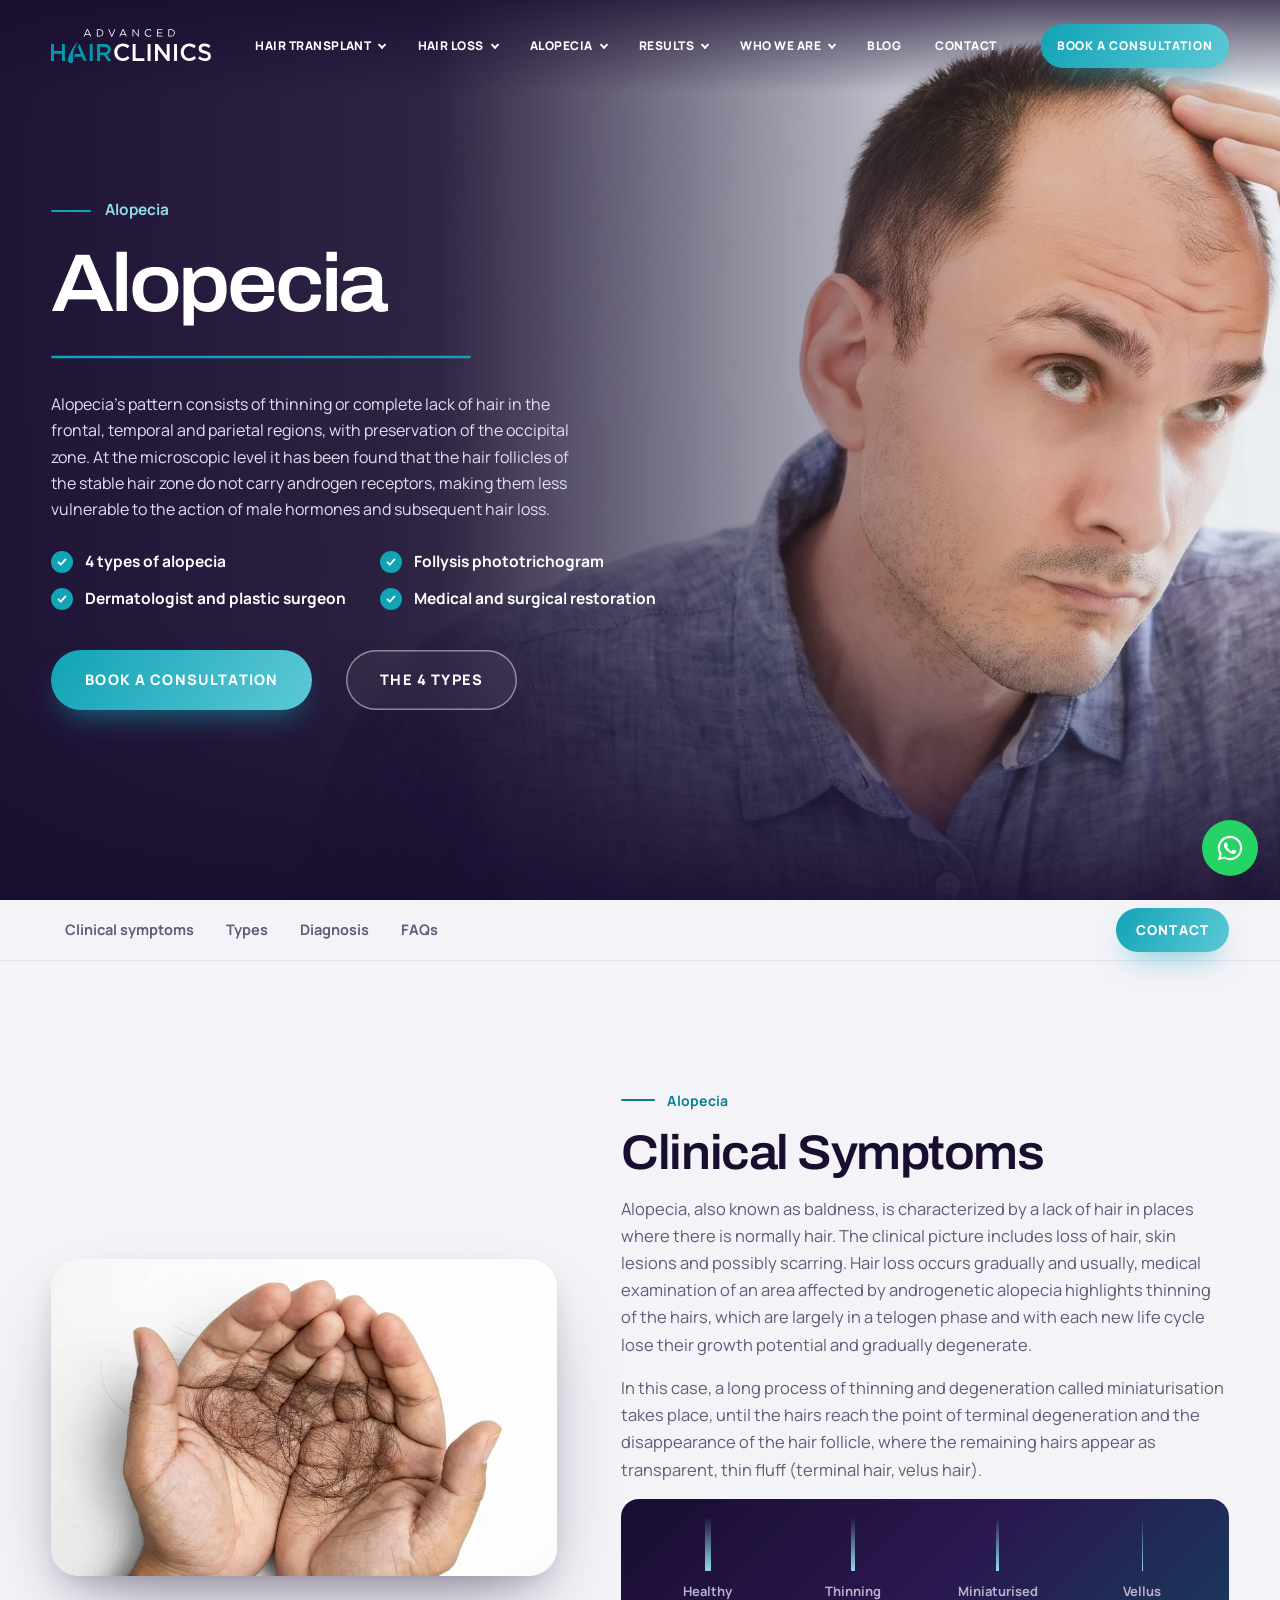
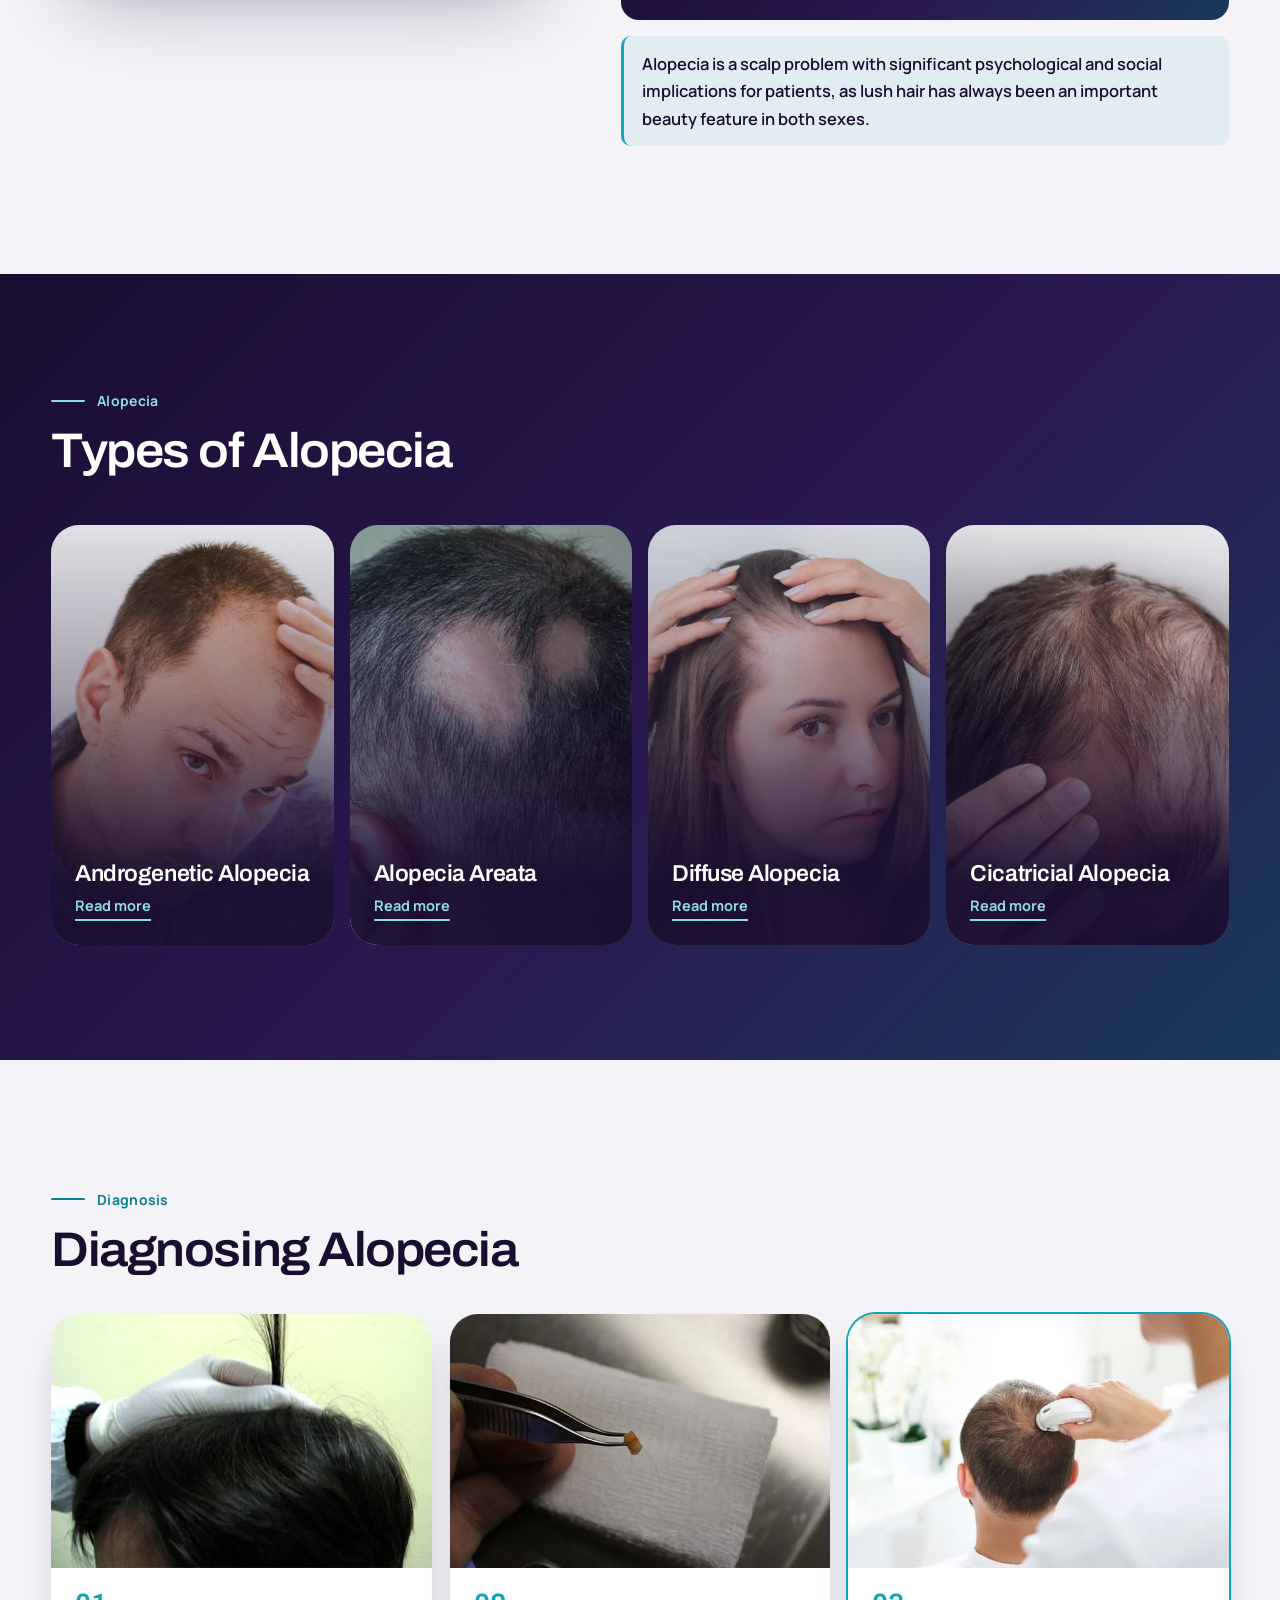
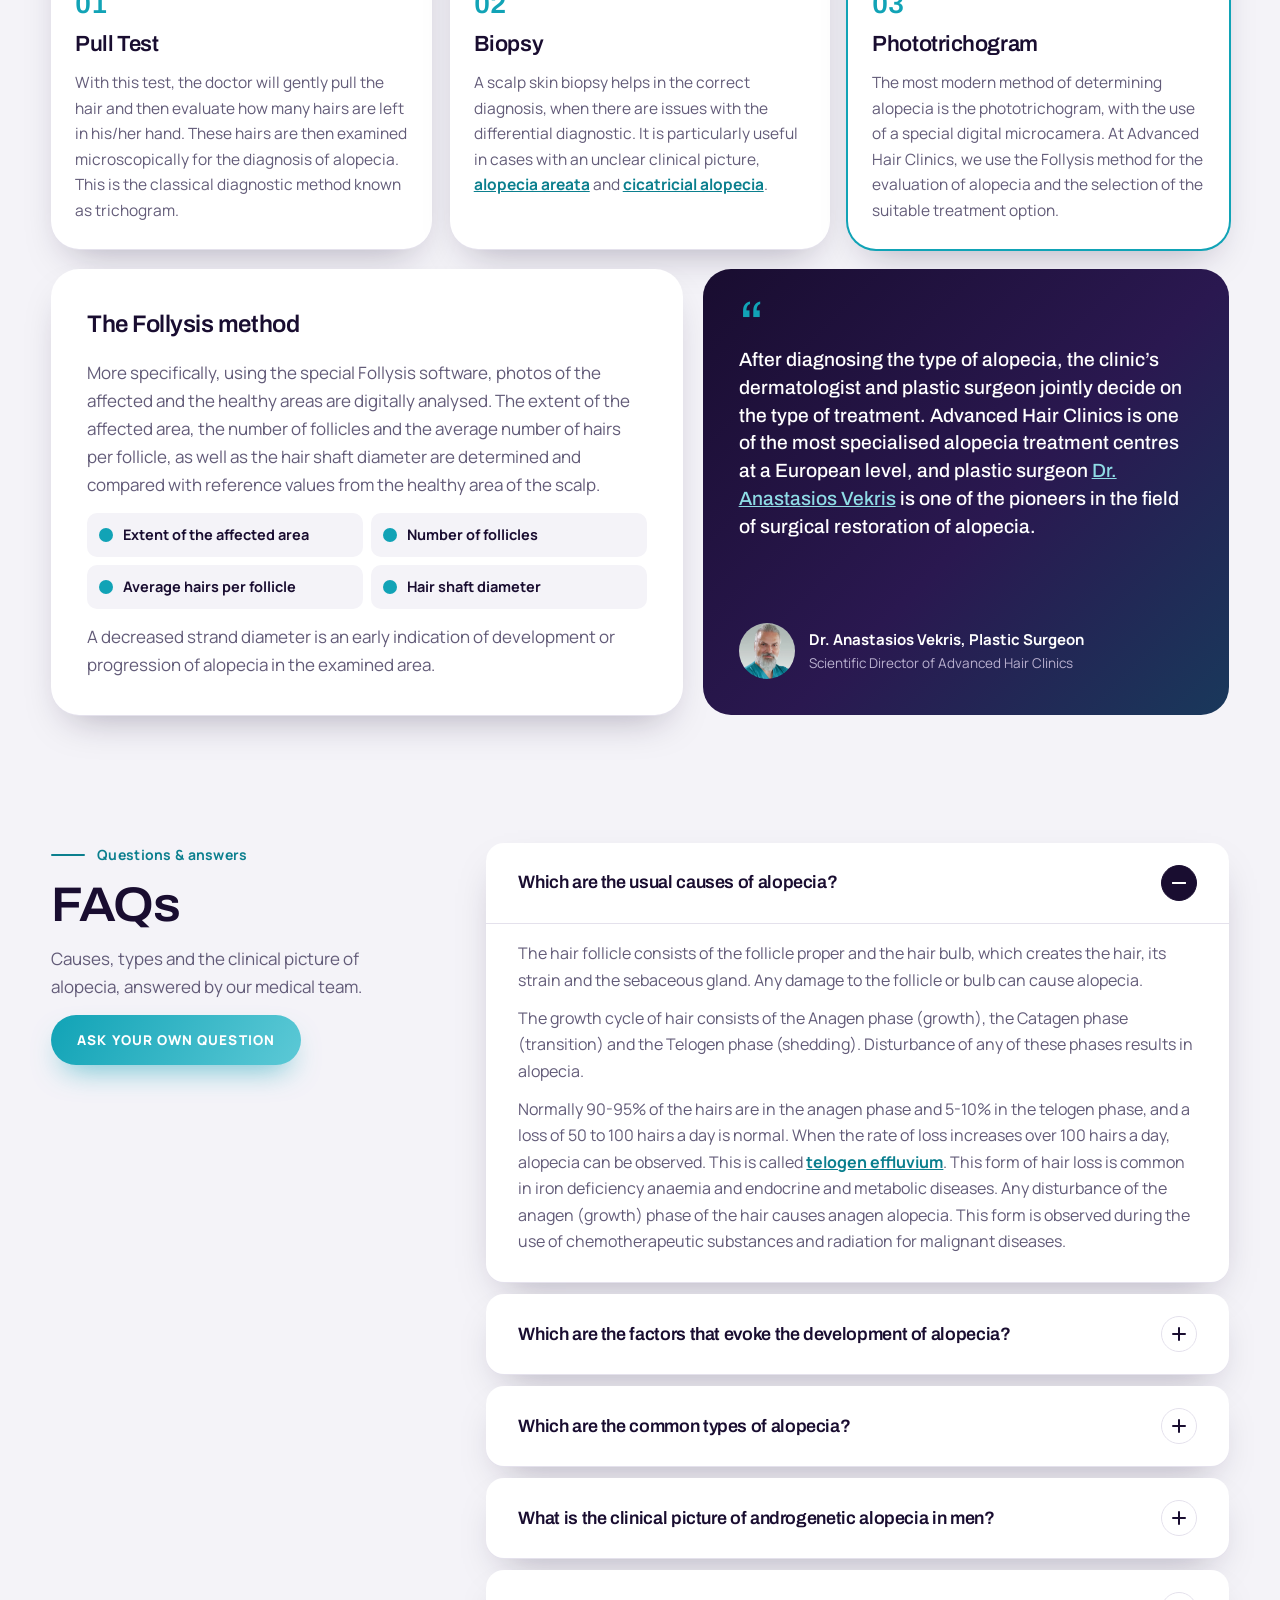
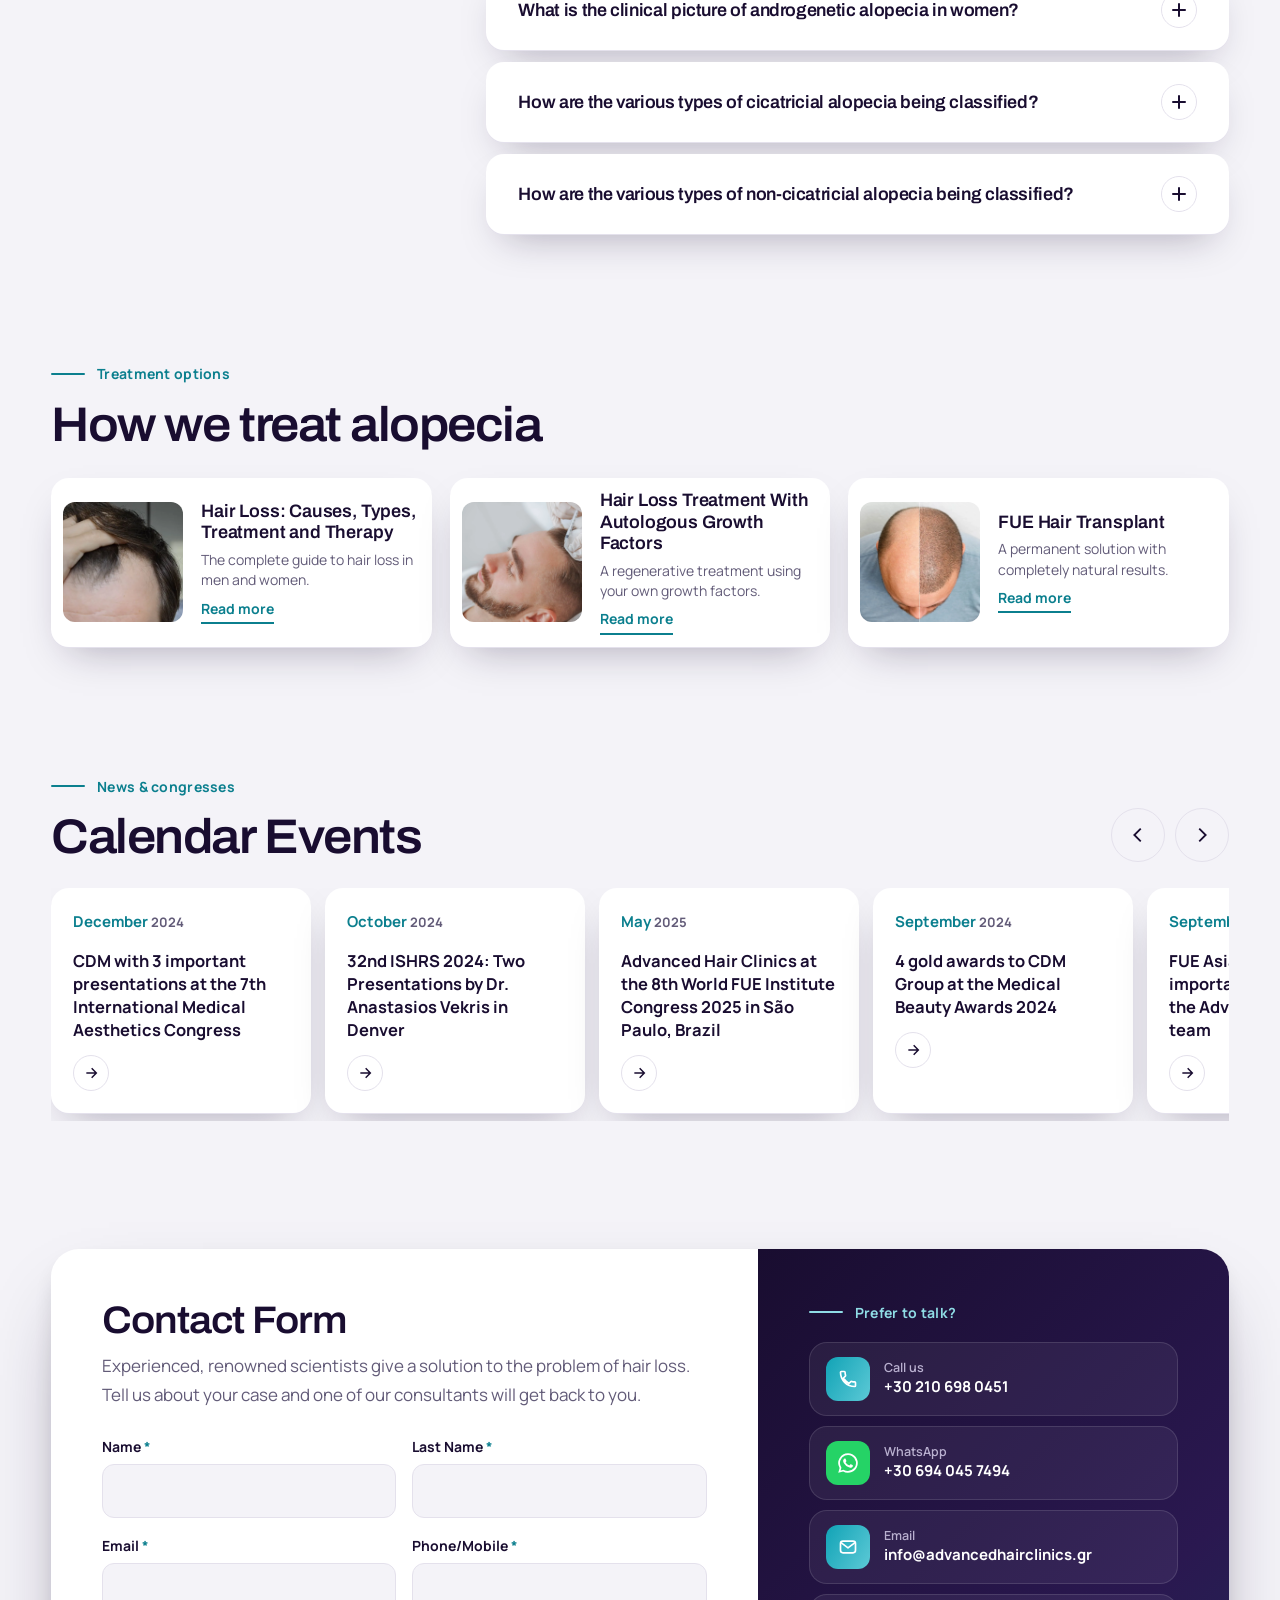
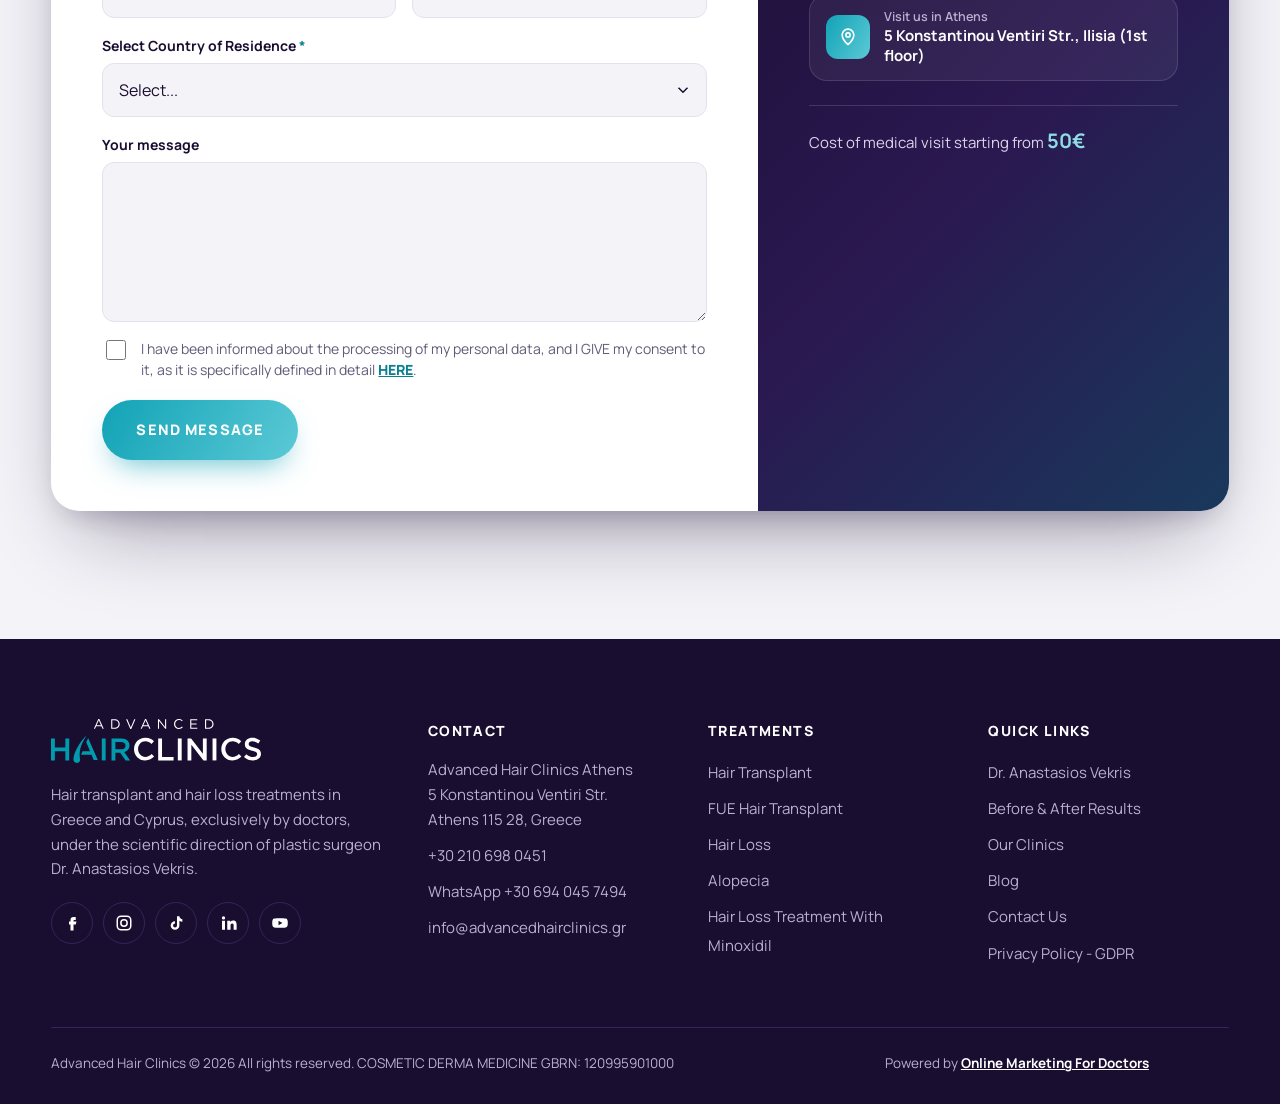
==== alopecia/index.html @ 826572d0 "Add Hair Loss and Alopecia pages Original copy in the new layout with AI-extended heroes, section na" ====
<!doctype html>
<html lang="en">
<head>
<meta charset="utf-8">
<meta name="viewport" content="width=device-width, initial-scale=1">
<meta name="robots" content="noindex, nofollow">
<title>Alopecia: The 4 Types &amp; How They’re Treated | AHC</title>
<meta name="description" content="Androgenetic, areata, diffuse &amp; cicatricial alopecia explained, with Follysis phototrichogram diagnosis and treatment by Dr Anastasios Vekris.">
<meta name="theme-color" content="#190D30">
<link rel="icon" href="/assets/img/favicon.png">
<link rel="preconnect" href="https://fonts.googleapis.com">
<link rel="preconnect" href="https://fonts.gstatic.com" crossorigin>
<link href="https://fonts.googleapis.com/css2?family=Archivo:ital,wdth,wght@0,100..125,400..800;1,100..125,700..800&family=Manrope:wght@400;500;600;700;800&display=swap" rel="stylesheet">
<link rel="preload" as="image" href="/assets/img/hair-loss/hero-alopecia.webp">
<link rel="stylesheet" href="/assets/css/style.css">
<link rel="stylesheet" href="/assets/css/about.css">
<link rel="stylesheet" href="/assets/css/pages.css">
<link rel="stylesheet" href="/assets/css/blog.css">
<link rel="stylesheet" href="/assets/css/contact.css">
<link rel="stylesheet" href="/assets/css/profile.css">
<link rel="stylesheet" href="/assets/css/fue.css">
<link rel="stylesheet" href="/assets/css/info.css">
</head>
<body class="page-about page-fue page-info">
<a class="skip" href="#main">Skip to main content</a>

<!-- ============ HEADER ============ -->
<header class="site-header" id="top">
  <div class="header-inner">
    <a class="brand" href="/" aria-label="Advanced Hair Clinics home">
      <img src="/assets/img/logo-light.svg" alt="Advanced Hair Clinics" width="190" height="40">
    </a>
    <button class="btn btn-teal header-book-mobile" type="button">Book a consultation</button>

    <nav class="main-nav" aria-label="Main">
      <ul>
        <li class="has-mega"><button type="button" class="mm-top" data-g="transplant" aria-expanded="false" aria-controls="mega">Hair Transplant</button></li>
        <li class="has-mega"><button type="button" class="mm-top" data-g="loss" aria-expanded="false" aria-controls="mega">Hair Loss</button></li>
        <li class="has-mega"><button type="button" class="mm-top" data-g="alopecia" aria-expanded="false" aria-controls="mega">Alopecia</button></li>
        <li class="has-mega"><button type="button" class="mm-top" data-g="results" aria-expanded="false" aria-controls="mega">Results</button></li>
        <li class="has-mega"><button type="button" class="mm-top" data-g="about" aria-expanded="false" aria-controls="mega">Who We Are</button></li>
        <li><a href="/blog/">Blog</a></li>
        <li><a href="/contact-us/">Contact</a></li>
      </ul>
    </nav>

    <div class="header-actions">
      <a class="header-phone" href="tel:+302106980451">
        <span class="header-phone-label">Call us now</span>
        <span class="header-phone-number">+30 210 698 0451</span>
      </a>
      <button class="btn btn-teal header-book" type="button">Book a consultation</button>
      <a class="icon-btn phone-icon" href="tel:+302106980451" aria-label="Call +30 210 698 0451">
        <svg viewBox="0 0 24 24" aria-hidden="true"><path d="M6.6 10.8a15.1 15.1 0 0 0 6.6 6.6l2.2-2.2a1 1 0 0 1 1-.25 11.4 11.4 0 0 0 3.6.57 1 1 0 0 1 1 1V20a1 1 0 0 1-1 1A17 17 0 0 1 3 4a1 1 0 0 1 1-1h3.5a1 1 0 0 1 1 1c0 1.25.2 2.45.57 3.57a1 1 0 0 1-.25 1z"/></svg>
      </a>
      <button class="icon-btn menu-toggle" type="button" aria-label="Open menu" aria-expanded="false" aria-controls="mobile-menu">
        <span></span><span></span><span></span>
      </button>
    </div>
  </div>
  <div class="mega" id="mega" hidden>
    <div class="mega-inner">
      <div class="mega-col">
        <div class="mm-group" data-g="about">
          <p class="mm-h"><a href="/who-we-are/">Who We Are</a></p>
          <ul><li><a href="/who-we-are/">Who We Are</a></li><li><a href="/doctors/">Our Doctors</a></li><li><a href="/hair-transplant-clinics/">Our Clinics</a></li><li><a href="/consultants-hair-transplant-hair-loss/">Consultants</a></li></ul>
        </div>
        <div class="mm-group mm-solo">
          <p class="mm-h"><a href="/blog/">Blog - Articles</a></p>
          <p class="mm-h"><a href="/contact-us/">Contact Us</a></p>
        </div>
      </div>
      <div class="mega-col">
        <div class="mm-group" data-g="loss">
          <p class="mm-h"><a href="/hair-loss/">Hair Loss</a></p>
          <ul><li><a href="/hair-loss/">Hair Loss</a></li><li><span class="mm-off" aria-disabled="true" title="Coming soon">Male Hair Loss</span></li><li><span class="mm-off" aria-disabled="true" title="Coming soon">Female Hair Loss</span></li><li><span class="mm-off" aria-disabled="true" title="Coming soon">Tricopat Hair Loss Treatment</span></li><li><span class="mm-off" aria-disabled="true" title="Coming soon">Hair Loss Treatment With Autologous Growth Factors</span></li><li><span class="mm-off" aria-disabled="true" title="Coming soon">Hair Loss Treatment With Minoxidil</span></li><li><span class="mm-off" aria-disabled="true" title="Coming soon">Scalp Micropigmentation</span></li></ul>
        </div>
        <div class="mm-group" data-g="alopecia">
          <p class="mm-h"><a href="/alopecia/">Alopecia</a></p>
          <ul><li><a href="/alopecia/">Alopecia</a></li><li><span class="mm-off" aria-disabled="true" title="Coming soon">Androgenetic Alopecia</span></li><li><span class="mm-off" aria-disabled="true" title="Coming soon">Alopecia Areata</span></li><li><span class="mm-off" aria-disabled="true" title="Coming soon">Diffuse Alopecia</span></li><li><span class="mm-off" aria-disabled="true" title="Coming soon">Cicatricial Alopecia</span></li><li><span class="mm-off" aria-disabled="true" title="Coming soon">Hair Loss DNA Test</span></li></ul>
        </div>
      </div>
      <div class="mega-col">
        <div class="mm-group" data-g="transplant">
          <p class="mm-h"><span class="mm-off" aria-disabled="true" title="Coming soon">Hair Transplant</span></p>
          <ul><li><span class="mm-off" aria-disabled="true" title="Coming soon">Hair Transplant</span></li><li><a href="/fue-hair-transplant/">FUE Hair Transplant</a></li><li><span class="mm-off" aria-disabled="true" title="Coming soon">FUE Beard Transplant</span></li><li><span class="mm-off" aria-disabled="true" title="Coming soon">FUE Eyebrow Transplant</span></li><li><span class="mm-off" aria-disabled="true" title="Coming soon">Leukotrichia</span></li><li><span class="mm-off" aria-disabled="true" title="Coming soon">FUT Strip Hair Transplant</span></li><li><span class="mm-off" aria-disabled="true" title="Coming soon">FUT Strip Scars Restoration</span></li><li><span class="mm-off" aria-disabled="true" title="Coming soon">Unshaven FUE Hair Transplant</span></li><li><span class="mm-off" aria-disabled="true" title="Coming soon">Hair Transplant in Women</span></li><li><span class="mm-off" aria-disabled="true" title="Coming soon">Hair Transplant Timeline Month by Month</span></li></ul>
        </div>
        <div class="mm-group" data-g="results">
          <p class="mm-h"><a href="/before-after-results/">Before-After Results</a></p>
          <ul><li><a href="/before-after-results/#fue-hair-transplant">Hair Transplant Results</a></li><li><a href="/before-after-results/#eyebrow-transplant">Eyebrow Transplant Results</a></li><li><a href="/before-after-results/#beard-transplant">Beard Transplant Results</a></li><li><a href="/before-after-results/#unshaven-fue-hair-transplant">Unshaven Hair Transplant Results</a></li><li><a href="/before-after-results/#autologous-hair-mesotherapy">Autologous Hair Mesotherapy Results</a></li><li><a href="/before-after-results/#scalp-micropigmentation">Scalp Micropigmentation Results</a></li></ul>
        </div>
      </div>
      <a class="mega-card" href="/plastic-surgeon-dr-anastasios-vekris/">
        <img src="/assets/img/about/doctors/anastasios-vekris.webp" alt="" width="720" height="720" loading="lazy">
        <span class="mc-k">Scientific Director</span>
        <span class="mc-t">Dr. Anastasios Vekris</span>
        <span class="mc-p">Plastic surgeon and President of the FUE Europe Society.</span>
        <span class="text-link light">Meet Dr. Vekris</span>
      </a>
    </div>
  </div>
</header>

<!-- Mobile menu -->
<div class="mobile-menu" id="mobile-menu" hidden>
  <nav aria-label="Mobile">
    <details>
      <summary>Who We Are</summary>
      <a href="/who-we-are/">Who We Are</a><a href="/doctors/">Our Doctors</a><a href="/hair-transplant-clinics/">Our Clinics</a><a href="/consultants-hair-transplant-hair-loss/">Consultants</a>
    </details>
    <details>
      <summary>Hair Transplant</summary>
      <span class="mm-off" aria-disabled="true" title="Coming soon">Hair Transplant</span><a href="/fue-hair-transplant/">FUE Hair Transplant</a><span class="mm-off" aria-disabled="true" title="Coming soon">FUE Beard Transplant</span><span class="mm-off" aria-disabled="true" title="Coming soon">FUE Eyebrow Transplant</span><span class="mm-off" aria-disabled="true" title="Coming soon">Leukotrichia</span><span class="mm-off" aria-disabled="true" title="Coming soon">FUT Strip Hair Transplant</span><span class="mm-off" aria-disabled="true" title="Coming soon">FUT Strip Scars Restoration</span><span class="mm-off" aria-disabled="true" title="Coming soon">Unshaven FUE Hair Transplant</span><span class="mm-off" aria-disabled="true" title="Coming soon">Hair Transplant in Women</span><span class="mm-off" aria-disabled="true" title="Coming soon">Hair Transplant Timeline Month by Month</span>
    </details>
    <details>
      <summary>Hair Loss</summary>
      <a href="/hair-loss/">Hair Loss</a><span class="mm-off" aria-disabled="true" title="Coming soon">Male Hair Loss</span><span class="mm-off" aria-disabled="true" title="Coming soon">Female Hair Loss</span><span class="mm-off" aria-disabled="true" title="Coming soon">Tricopat Hair Loss Treatment</span><span class="mm-off" aria-disabled="true" title="Coming soon">Hair Loss Treatment With Autologous Growth Factors</span><span class="mm-off" aria-disabled="true" title="Coming soon">Hair Loss Treatment With Minoxidil</span><span class="mm-off" aria-disabled="true" title="Coming soon">Scalp Micropigmentation</span>
    </details>
    <details>
      <summary>Alopecia</summary>
      <a href="/alopecia/">Alopecia</a><span class="mm-off" aria-disabled="true" title="Coming soon">Androgenetic Alopecia</span><span class="mm-off" aria-disabled="true" title="Coming soon">Alopecia Areata</span><span class="mm-off" aria-disabled="true" title="Coming soon">Diffuse Alopecia</span><span class="mm-off" aria-disabled="true" title="Coming soon">Cicatricial Alopecia</span><span class="mm-off" aria-disabled="true" title="Coming soon">Hair Loss DNA Test</span>
    </details>
    <details>
      <summary>Before-After Results</summary>
      <a href="/before-after-results/#fue-hair-transplant">Hair Transplant Results</a><a href="/before-after-results/#eyebrow-transplant">Eyebrow Transplant Results</a><a href="/before-after-results/#beard-transplant">Beard Transplant Results</a><a href="/before-after-results/#unshaven-fue-hair-transplant">Unshaven Hair Transplant Results</a><a href="/before-after-results/#autologous-hair-mesotherapy">Autologous Hair Mesotherapy Results</a><a href="/before-after-results/#scalp-micropigmentation">Scalp Micropigmentation Results</a>
    </details>
    <a href="/plastic-surgeon-dr-anastasios-vekris/">Dr Vekris</a>
    <a href="/blog/">Blog</a>
    <a href="/contact-us/">Contact</a>
  </nav>
  <div class="mobile-menu-foot">
    <a class="header-phone" href="tel:+302106980451">
      <span class="header-phone-label">Call us now</span>
      <span class="header-phone-number">+30 210 698 0451</span>
    </a>
    <button class="btn btn-teal" type="button">Book a consultation</button>
  </div>
</div>

<main id="main">

<!-- ============ HERO ============ -->
<section class="hero hero-about hero-info hero-alopecia" aria-label="Introduction">
  <img class="hero-img" src="/assets/img/hair-loss/hero-alopecia.webp" alt="A man checks his receding hairline" width="2560" height="1086" fetchpriority="high">
  <div class="hero-shade" aria-hidden="true"></div>
  <div class="hero-content">
    <p class="hero-eyebrow">Alopecia</p>
    <h1 class="hero-title info-h1">Alopecia</h1>
    <svg class="hairline hero-hairline" viewBox="0 0 600 4" preserveAspectRatio="none" aria-hidden="true"><path d="M2 2 H598"/></svg>
    <p class="hero-sub">Alopecia’s pattern consists of thinning or complete lack of hair in the frontal, temporal and parietal regions, with preservation of the occipital zone. At the microscopic level it has been found that the hair follicles of the stable hair zone do not carry androgen receptors, making them less vulnerable to the action of male hormones and subsequent hair loss.</p>
    <ul class="hero-points"><li>4 types of alopecia</li><li>Follysis phototrichogram</li><li>Dermatologist and plastic surgeon</li><li>Medical and surgical restoration</li></ul>
    <div class="hero-cta">
      <a class="btn btn-teal btn-lg" href="#contact-form">Book a consultation</a>
      <a class="btn btn-ghost btn-lg" href="#types">The 4 types</a>
    </div>
  </div>
</section>
<nav class="page-nav" aria-label="On this page">
  <div class="page-nav-inner">
    <ul><li><a href="#symptoms">Clinical symptoms</a></li><li><a href="#types">Types</a></li><li><a href="#diagnosis">Diagnosis</a></li><li><a href="#faqs">FAQs</a></li></ul>
    <a class="btn btn-teal page-nav-cta" href="#contact-form">Contact</a>
  </div>
</nav>

<!-- ============ SYMPTOMS ============ -->
<section class="prev symptoms" id="symptoms" aria-labelledby="sym-title">
  <figure class="prev-fig"><img src="/assets/img/hair-loss/symptoms.webp" alt="Fallen hair held in cupped hands" loading="lazy" width="1000" height="625"></figure>
  <div class="prev-text">
    <p class="kicker">Alopecia</p>
    <h2 id="sym-title" class="h2">Clinical Symptoms</h2>
    <p>Alopecia, also known as baldness, is characterized by a lack of hair in places where there is normally hair. The clinical picture includes loss of hair, skin lesions and possibly scarring. Hair loss occurs gradually and usually, medical examination of an area affected by androgenetic alopecia highlights thinning of the hairs, which are largely in a telogen phase and with each new life cycle lose their growth potential and gradually degenerate.</p>
    <p>In this case, a long process of thinning and degeneration called miniaturisation takes place, until the hairs reach the point of terminal degeneration and the disappearance of the hair follicle, where the remaining hairs appear as transparent, thin fluff (terminal hair, velus hair).</p>
    <div class="mini-steps" aria-hidden="true"><span><i style="--w:6px"></i>Healthy</span><span><i style="--w:4px"></i>Thinning</span><span><i style="--w:2.5px"></i>Miniaturised</span><span><i style="--w:1px"></i>Vellus</span></div>
    <p class="note">Alopecia is a scalp problem with significant psychological and social implications for patients, as lush hair has always been an important beauty feature in both sexes.</p>
  </div>
</section>

<!-- ============ TYPES ============ -->
<section class="types" id="types" aria-labelledby="types-title">
  <div class="types-head">
    <p class="kicker light">Alopecia</p>
    <h2 id="types-title" class="h2">Types of Alopecia</h2>
  </div>
  <ul class="types-grid">
    <li><a href="/androgenetic-alopecia/"><img src="/assets/img/hair-loss/androgenetic.webp" alt="" loading="lazy"><span class="ty-body"><h3>Androgenetic Alopecia</h3><span class="text-link light">Read more</span></span></a></li>
    <li><a href="/alopecia-areata/"><img src="/assets/img/hair-loss/areata.webp" alt="" loading="lazy"><span class="ty-body"><h3>Alopecia Areata</h3><span class="text-link light">Read more</span></span></a></li>
    <li><a href="/diffuse-alopecia/"><img src="/assets/img/hair-loss/diffuse.webp" alt="" loading="lazy"><span class="ty-body"><h3>Diffuse Alopecia</h3><span class="text-link light">Read more</span></span></a></li>
    <li><a href="/cicatricial-alopecia/"><img src="/assets/img/hair-loss/cicatricial.webp" alt="" loading="lazy"><span class="ty-body"><h3>Cicatricial Alopecia</h3><span class="text-link light">Read more</span></span></a></li>
  </ul>
</section>

<!-- ============ DIAGNOSIS ============ -->
<section class="diag al-diag" id="diagnosis" aria-labelledby="diag-title">
  <div class="diag-head"><p class="kicker">Diagnosis</p><h2 id="diag-title" class="h2">Diagnosing Alopecia</h2></div>
  <ul class="dcards">
    <li><img src="/assets/img/hair-loss/pull-test.webp" alt="A doctor performs a pull test on the hair" loading="lazy" width="600" height="400"><div><span class="dc-n">01</span><h3>Pull Test</h3><p>With this test, the doctor will gently pull the hair and then evaluate how many hairs are left in his/her hand. These hairs are then examined microscopically for the diagnosis of alopecia. This is the classical diagnostic method known as trichogram.</p></div></li>
    <li><img src="/assets/img/hair-loss/biopsy.webp" alt="A scalp skin sample for biopsy" loading="lazy" width="600" height="400"><div><span class="dc-n">02</span><h3>Biopsy</h3><p>A scalp skin biopsy helps in the correct diagnosis, when there are issues with the differential diagnostic. It is particularly useful in cases with an unclear clinical picture, <a href="/alopecia-areata/">alopecia areata</a> and <a href="/cicatricial-alopecia/">cicatricial alopecia</a>.</p></div></li>
    <li class="dc-star"><img src="/assets/img/hair-loss/phototrichogram.webp" alt="A digital microcamera examines the scalp for a phototrichogram" loading="lazy" width="600" height="400"><div><span class="dc-n">03</span><h3>Phototrichogram</h3><p>The most modern method of determining alopecia is the phototrichogram, with the use of a special digital microcamera. At Advanced Hair Clinics, we use the Follysis method for the evaluation of alopecia and the selection of the suitable treatment option.</p></div></li>
  </ul>
  <div class="follysis">
    <div class="fy-text">
      <h3>The Follysis method</h3>
      <p>More specifically, using the special Follysis software, photos of the affected and the healthy areas are digitally analysed. The extent of the affected area, the number of follicles and the average number of hairs per follicle, as well as the hair shaft diameter are determined and compared with reference values from the healthy area of the scalp.</p>
      <ul class="fy-list"><li>Extent of the affected area</li><li>Number of follicles</li><li>Average hairs per follicle</li><li>Hair shaft diameter</li></ul>
      <p>A decreased strand diameter is an early indication of development or progression of alopecia in the examined area.</p>
    </div>
    <figure class="fy-quote">
      <blockquote>After diagnosing the type of alopecia, the clinic’s dermatologist and plastic surgeon jointly decide on the type of treatment. Advanced Hair Clinics is one of the most specialised alopecia treatment centres at a European level, and plastic surgeon <a href="/plastic-surgeon-dr-anastasios-vekris/">Dr. Anastasios Vekris</a> is one of the pioneers in the field of surgical restoration of alopecia.</blockquote>
      <figcaption><img src="/assets/img/about/doctors/anastasios-vekris.webp" alt="" loading="lazy" width="720" height="720"><span><strong>Dr. Anastasios Vekris, Plastic Surgeon</strong>Scientific Director of Advanced Hair Clinics</span></figcaption>
    </figure>
  </div>
</section>

<!-- ============ FAQS ============ -->
<section class="faqs" id="faqs" aria-labelledby="faqs-title">
  <div class="faqs-head">
    <p class="kicker">Questions &amp; answers</p>
    <h2 id="faqs-title" class="h2">FAQs</h2>
    <p>Causes, types and the clinical picture of alopecia, answered by our medical team.</p>
    <a class="btn btn-teal" href="#contact-form">Ask your own question</a>
  </div>
  <div class="cv-acc faq-acc">
    <details class="cv-item faq" open>
      <summary><h3>Which are the usual causes of alopecia?</h3><span class="cv-plus" aria-hidden="true"></span></summary>
      <div class="cv-body faq-body"><p>The hair follicle consists of the follicle proper and the hair bulb, which creates the hair, its strain and the sebaceous gland. Any damage to the follicle or bulb can cause alopecia.</p><p>The growth cycle of hair consists of the Anagen phase (growth), the Catagen phase (transition) and the Telogen phase (shedding). Disturbance of any of these phases results in alopecia.</p><p>Normally 90-95% of the hairs are in the anagen phase and 5-10% in the telogen phase, and a loss of 50 to 100 hairs a day is normal. When the rate of loss increases over 100 hairs a day, alopecia can be observed. This is called <a href="https://en.wikipedia.org/wiki/Telogen_effluvium" target="_blank" rel="noopener">telogen effluvium</a>. This form of hair loss is common in iron deficiency anaemia and endocrine and metabolic diseases. Any disturbance of the anagen (growth) phase of the hair causes anagen alopecia. This form is observed during the use of chemotherapeutic substances and radiation for malignant diseases.</p></div>
    </details>
    <details class="cv-item faq">
      <summary><h3>Which are the factors that evoke the development of alopecia?</h3><span class="cv-plus" aria-hidden="true"></span></summary>
      <div class="cv-body faq-body"><p>Surgery and childbirth can cause transient alopecia. Anxiety and stress, constant pulling of hair during brushing, and hair styling techniques can lead to <a href="https://en.wikipedia.org/wiki/Traction_alopecia" target="_blank" rel="noopener">traction alopecia</a>. There are also cases of alopecia that have an autoimmune aetiology, such as pathological cicatricial alopecia in case of lichen planus, systemic lupus erythematosus, scleroderma, etc. Also, chronic use of certain medications, such as antidepressants, cortisone or hormonal preparations, can cause hair thinning, hair loss and eventually alopecia, which in most cases is reversible if the medication is discontinued. Alopecia is also due to:</p><ul class="chips"><li>Hereditary</li><li>Hormonal factors</li><li>Chronic inflammations</li><li>Diabetes</li><li>Fungal infections</li><li>Thyroid disease</li><li>Hypervitaminosis A</li><li>Iron deficiency</li><li>Poor diet</li></ul></div>
    </details>
    <details class="cv-item faq">
      <summary><h3>Which are the common types of alopecia?</h3><span class="cv-plus" aria-hidden="true"></span></summary>
      <div class="cv-body faq-body"><p>The most common form in men, in a percentage of more than 90%, is androgenetic alopecia (male pattern hair loss, commonly known as baldness), while in women, androgenetic alopecia is the cause in about 50% of cases. The most common form in children is <a href="/alopecia-areata/">alopecia areata</a> (spot baldness) and traction alopecia, which is due to pulling the hairs and usually has psychological roots.</p><p>Localised traumatic alopecia, resulting from injuries, burns, accidents etc. is a quite frequent form of alopecia. Furthermore, there are frequent cases of traumatic alopecia resulting from a previous hair transplantation performed with the older hair restoration technique named <a href="/fut-strip-hair-transplant/">Strip or FUT</a>, as this technique always leaves a postoperative linear scar in the donor site in the occipital region of the head. Traumatic alopecia usually involves the scalp, but can also involve facial hair, especially the eyebrows and beard.</p></div>
    </details>
    <details class="cv-item faq">
      <summary><h3>What is the clinical picture of androgenetic alopecia in men?</h3><span class="cv-plus" aria-hidden="true"></span></summary>
      <div class="cv-body faq-body"><p>The pattern of androgenetic alopecia in men consists in thinning or complete lack of hair in the frontal, temporal and parietal regions, while the occipital area is spared. At a microscopic level, it has been found that the hair follicles in the constant hair growth zone do not have androgen receptors, making them less susceptible to the action of male hormones and the subsequent hair loss.</p></div>
    </details>
    <details class="cv-item faq">
      <summary><h3>What is the clinical picture of androgenetic alopecia in women?</h3><span class="cv-plus" aria-hidden="true"></span></summary>
      <div class="cv-body faq-body"><p>In women, the total lack of hair in a particular area is extremely rare compared to men, in whom it is extremely frequent. The continuing growth of hair in the occipital and lateral temporal regions, even in old age, is a feature that is observed worldwide and defines the so-called ‛constant hair growth zone’, which serves as a donor site for hair transplantation.</p><p><a href="/androgenetic-alopecia/">Androgenic alopecia</a> in women shows a more diffuse form, normally with retention of the front hairline, hair thinning in the frontal and parietal regions, and hair growth that is maintained in the occipital region. It can be circumscribed (patchy), diffuse or total. It is also divided in cicatricial (scarring) and non-cicatricial (non-scarring).</p></div>
    </details>
    <details class="cv-item faq">
      <summary><h3>How are the various types of cicatricial alopecia being classified?</h3><span class="cv-plus" aria-hidden="true"></span></summary>
      <div class="cv-body faq-body"><div class="tree"><p class="tree-h">Cicatricial (scarring)</p><div class="tree-cols"><div><p class="tree-s">Pathological cicatricial alopecia</p><ul class="cv-list"><li>Lichen planus</li><li>Systemic lupus erythematosus, scleroderma</li><li>Other auto-immune diseases</li><li>Neoplastic aetiology (basal-cell or squamous-cell carcinoma)</li><li>Inflammatory aetiology (bacterial, fungal or viral)</li><li>Congenital aetiology (ichthyosis, congenital absence of skin)</li></ul></div><div><p class="tree-s">Traumatic cicatricial alopecia</p><ul class="cv-list"><li>From injury or burn</li><li>Damages after radiation</li><li>Postoperative scars</li><li>Scars resulted from previous hair transplantation performed with the FUT or Strip method</li></ul></div></div></div></div>
    </details>
    <details class="cv-item faq">
      <summary><h3>How are the various types of non-cicatricial alopecia being classified?</h3><span class="cv-plus" aria-hidden="true"></span></summary>
      <div class="cv-body faq-body"><div class="tree"><div class="tree-cols"><div><p class="tree-s">Normal alopecia</p><ul class="cv-list"><li><a href="/alopecia-areata/">Alopecia areata</a> (spot baldness)</li><li><a href="/androgenetic-alopecia/">Androgenetic alopecia</a> (male pattern hair loss)</li></ul><p class="tree-s">Alopecia induced by various harmful factors</p><p class="tree-t"><a href="/diffuse-alopecia/">Diffuse alopecia</a>, depending on the image of trichogram</p><ul class="cv-list"><li>Telogen alopecia or telogen effluvium</li><li>Dystrophic or anagen alopecia</li><li>Mixed alopecia</li></ul></div><div><p class="tree-t">Diffuse alopecia, depending on the harmful factor</p><ul class="cv-list"><li>Due to endocrinal disorders</li><li>Caused by medicinal and chemical substance</li><li>Caused by nutritional and metabolic disorders</li><li>Chronic diffuse alopecia</li></ul><p class="tree-s">Traumatic alopecia</p><ul class="cv-list"><li>Trichotillomania</li><li>Traction alopecia</li></ul></div></div></div></div>
    </details>
  </div>
</section>

<!-- ============ RELATED ============ -->
<section class="related-info" aria-labelledby="rel-title">
  <div class="ri-head"><p class="kicker">Treatment options</p><h2 id="rel-title" class="h2">How we treat alopecia</h2></div>
  <ul class="tcards">
    <li class="tcard"><a href="/hair-loss/"><span class="tc-img"><img src="/assets/img/hair-loss/medications.webp" alt="" loading="lazy" width="1024" height="1024"></span><span class="tc-body"><h3>Hair Loss: Causes, Types, Treatment and Therapy</h3><span class="tc-text">The complete guide to hair loss in men and women.</span><span class="text-link">Read more</span></span></a></li>
    <li class="tcard"><a href="/hair-loss-treatment-with-autologous-growth-factors/"><span class="tc-img"><img src="/assets/img/hair-loss/prp.webp" alt="" loading="lazy" width="1024" height="1024"></span><span class="tc-body"><h3>Hair Loss Treatment With Autologous Growth Factors</h3><span class="tc-text">A regenerative treatment using your own growth factors.</span><span class="text-link">Read more</span></span></a></li>
    <li class="tcard"><a href="/fue-hair-transplant/"><span class="tc-img"><img src="/assets/img/hair-loss/transplant.webp" alt="" loading="lazy" width="1024" height="1024"></span><span class="tc-body"><h3>FUE Hair Transplant</h3><span class="tc-text">A permanent solution with completely natural results.</span><span class="text-link">Read more</span></span></a></li>
  </ul>
</section>

<!-- ============ EVENTS ============ -->
<section class="events" aria-labelledby="events-title">
  <div class="events-head">
    <div>
      <p class="kicker">News &amp; congresses</p>
      <h2 id="events-title" class="h2">Calendar Events</h2>
    </div>
    <div class="training-nav ev-nav">
      <button class="round-btn" type="button" data-dir="-1" aria-label="Previous events"><svg viewBox="0 0 24 24" aria-hidden="true"><path d="M15 5l-7 7 7 7"/></svg></button>
      <button class="round-btn" type="button" data-dir="1" aria-label="Next events"><svg viewBox="0 0 24 24" aria-hidden="true"><path d="M9 5l7 7-7 7"/></svg></button>
    </div>
  </div>
  <ul class="ev-track" id="ev-track">
    <li class="ev"><a href="/cdm-group-7th-international-aesthetic-medicine-congress-2024/"><span class="ev-date"><strong>December</strong> 2024</span><h3>CDM with 3 important presentations at the 7th International Medical Aesthetics Congress</h3><span class="ev-more" aria-hidden="true"><svg viewBox="0 0 24 24"><path d="M5 12h14M13 5l7 7-7 7"/></svg></span></a></li>
    <li class="ev"><a href="/32nd-ishrs-2024-anastasios-vekris-international-congress/"><span class="ev-date"><strong>October</strong> 2024</span><h3>32nd ISHRS 2024: Two Presentations by Dr. Anastasios Vekris in Denver</h3><span class="ev-more" aria-hidden="true"><svg viewBox="0 0 24 24"><path d="M5 12h14M13 5l7 7-7 7"/></svg></span></a></li>
    <li class="ev"><a href="/world-fue-institute-congress-2025-brazil/"><span class="ev-date"><strong>May</strong> 2025</span><h3>Advanced Hair Clinics at the 8th World FUE Institute Congress 2025 in São Paulo, Brazil</h3><span class="ev-more" aria-hidden="true"><svg viewBox="0 0 24 24"><path d="M5 12h14M13 5l7 7-7 7"/></svg></span></a></li>
    <li class="ev"><a href="/4-gold-awards-to-cdm-at-the-medical-beauty-awards-2024/"><span class="ev-date"><strong>September</strong> 2024</span><h3>4 gold awards to CDM Group at the Medical Beauty Awards 2024</h3><span class="ev-more" aria-hidden="true"><svg viewBox="0 0 24 24"><path d="M5 12h14M13 5l7 7-7 7"/></svg></span></a></li>
    <li class="ev"><a href="/dr-vekris-fue-asia-congress-workshop-2024/"><span class="ev-date"><strong>September</strong> 2024</span><h3>FUE Asia Thailand: With 3 important presentations the Advanced Hair Clinics team</h3><span class="ev-more" aria-hidden="true"><svg viewBox="0 0 24 24"><path d="M5 12h14M13 5l7 7-7 7"/></svg></span></a></li>
    <li class="ev"><a href="/dr-vekris-larhrc-mexico/"><span class="ev-date"><strong>June</strong> 2024</span><h3>Four presentations for Advanced Hair Clinics at the LAHRC Conference – Workshop in Mexico</h3><span class="ev-more" aria-hidden="true"><svg viewBox="0 0 24 24"><path d="M5 12h14M13 5l7 7-7 7"/></svg></span></a></li>
    <li class="ev"><a href="/vekris-conference-fullface-2024/"><span class="ev-date"><strong>June</strong> 2024</span><h3>Dr. Anastasios Vekris at the FULLFACE International Conference in Istanbul</h3><span class="ev-more" aria-hidden="true"><svg viewBox="0 0 24 24"><path d="M5 12h14M13 5l7 7-7 7"/></svg></span></a></li>
    <li class="ev"><a href="/46th-sistri-milan-2024/"><span class="ev-date"><strong>May</strong> 2024</span><h3>Dr. Vekris at the 46th S.I.TRI Congress in Milan – Scar restoration with FUE</h3><span class="ev-more" aria-hidden="true"><svg viewBox="0 0 24 24"><path d="M5 12h14M13 5l7 7-7 7"/></svg></span></a></li>
    <li class="ev"><a href="/ahc-award-dr-vekris-7th-world-fue-institute-workshop-2024/"><span class="ev-date"><strong>May</strong> 2024</span><h3>AHC Award at the 7th World FUE Institute Workshop 2024</h3><span class="ev-more" aria-hidden="true"><svg viewBox="0 0 24 24"><path d="M5 12h14M13 5l7 7-7 7"/></svg></span></a></li>
    <li class="ev"><a href="/best-practices-fue-imcas-americas-congress-dr-vekris-2024/"><span class="ev-date"><strong>April</strong> 2024</span><h3>Best practices in hair transplantation – Dr. Anastasios Vekris at IMCAS Americas 2024</h3><span class="ev-more" aria-hidden="true"><svg viewBox="0 0 24 24"><path d="M5 12h14M13 5l7 7-7 7"/></svg></span></a></li>
    <li class="ev"><a href="/vekris-aesurg-india-2024/"><span class="ev-date"><strong>April</strong> 2024</span><h3>The art of hair implantation – Dr. Anastasios Vekris at AESURG 2024 in India</h3><span class="ev-more" aria-hidden="true"><svg viewBox="0 0 24 24"><path d="M5 12h14M13 5l7 7-7 7"/></svg></span></a></li>
    <li class="ev"><a href="/vekris-fue-europe-annual-hands-on-workshop-turkey/"><span class="ev-date"><strong>April</strong> 2024</span><h3>Dr. Anastasios Vekris at the &quot;FUE EUROPE ANNUAL HANDS-ON WORKSHOP&quot; in Ankara</h3><span class="ev-more" aria-hidden="true"><svg viewBox="0 0 24 24"><path d="M5 12h14M13 5l7 7-7 7"/></svg></span></a></li>
    <li class="ev"><a href="/vekris-chairman-imcas-2024/"><span class="ev-date"><strong>February</strong> 2024</span><h3>In the Chairman position and with an important presentation at IMCAS 2024 Dr. Anastasios Vekris</h3><span class="ev-more" aria-hidden="true"><svg viewBox="0 0 24 24"><path d="M5 12h14M13 5l7 7-7 7"/></svg></span></a></li>
    <li class="ev"><a href="/ishrs-india-2023/"><span class="ev-date"><strong>November</strong> 2023</span><h3>Dr. Anastasios Vekris delivered 2 presentations at the 31st ISHRS 2023 Conference in India!</h3><span class="ev-more" aria-hidden="true"><svg viewBox="0 0 24 24"><path d="M5 12h14M13 5l7 7-7 7"/></svg></span></a></li>
    <li class="ev"><a href="/cyprus-wellness-awards-2023/"><span class="ev-date"><strong>October</strong> 2023</span><h3>Gold Award to Advanced Hair Clinics at the Cyprus Wellness Awards</h3><span class="ev-more" aria-hidden="true"><svg viewBox="0 0 24 24"><path d="M5 12h14M13 5l7 7-7 7"/></svg></span></a></li>
    <li class="ev"><a href="/dr-anastasios-vekris-vice-president-fue-europe/"><span class="ev-date"><strong>October</strong> 2023</span><h3>Dr. Anastasios Vekris elected Vice President of FUE Europe</h3><span class="ev-more" aria-hidden="true"><svg viewBox="0 0 24 24"><path d="M5 12h14M13 5l7 7-7 7"/></svg></span></a></li>
    <li class="ev"><a href="/afro-hair-2023-brasil/"><span class="ev-date"><strong>October</strong> 2023</span><h3>Dr. Anastasios Vekris at the AFRO HAIR workshop in Brazil</h3><span class="ev-more" aria-hidden="true"><svg viewBox="0 0 24 24"><path d="M5 12h14M13 5l7 7-7 7"/></svg></span></a></li>
    <li class="ev"><a href="/fue-asia-2023/"><span class="ev-date"><strong>September</strong> 2023</span><h3>Dr. Anastasios Vekris at the international conference FUE ASIA 2023</h3><span class="ev-more" aria-hidden="true"><svg viewBox="0 0 24 24"><path d="M5 12h14M13 5l7 7-7 7"/></svg></span></a></li>
    <li class="ev"><a href="/7th-latin-american-fue-hair-tranplant-workshop-anastasios-vekris/"><span class="ev-date"><strong>August</strong> 2023</span><h3>Dr. Anastasios Vekris at the 7th Latin American FUE workshop</h3><span class="ev-more" aria-hidden="true"><svg viewBox="0 0 24 24"><path d="M5 12h14M13 5l7 7-7 7"/></svg></span></a></li>
    <li class="ev"><a href="/vekris-44th-hair-transplant-congress-sitri-florence-may-2022/"><span class="ev-date"><strong>June</strong> 2022</span><h3>Lecture by Dr. Anastasios Vekris at the 44th S.I.TRI Hair Transplant Congress.</h3><span class="ev-more" aria-hidden="true"><svg viewBox="0 0 24 24"><path d="M5 12h14M13 5l7 7-7 7"/></svg></span></a></li>
    <li class="ev"><a href="/30th-world-congress-ihrs-panama-2022-vekris/"><span class="ev-date"><strong>November</strong> 2022</span><h3>Advanced Hair Clinics at the 30th ISHRS World Congress in Panama</h3><span class="ev-more" aria-hidden="true"><svg viewBox="0 0 24 24"><path d="M5 12h14M13 5l7 7-7 7"/></svg></span></a></li>
  </ul>
</section>

<!-- ============ FORM CARD ============ -->
<section class="authority contact-card post-form" id="contact-form" aria-labelledby="form-title">
  <div class="authority-card cf-card">
    <div class="cf-form-wrap">
      <h2 id="form-title" class="h2">Contact Form</h2>
      <p class="cf-lead">Experienced, renowned scientists give a solution to the problem of hair loss. Tell us about your case and one of our consultants will get back to you.</p>
      <form class="cf" id="cf" novalidate>
        <div class="cf-row">
          <label class="fld"><span>Name <i aria-hidden="true">*</i></span><input type="text" name="name" autocomplete="given-name" required></label>
          <label class="fld"><span>Last Name <i aria-hidden="true">*</i></span><input type="text" name="lastname" autocomplete="family-name" required></label>
        </div>
        <div class="cf-row">
          <label class="fld"><span>Email <i aria-hidden="true">*</i></span><input type="email" name="email" autocomplete="email" required></label>
          <label class="fld"><span>Phone/Mobile <i aria-hidden="true">*</i></span><input type="tel" name="phone" autocomplete="tel" inputmode="tel" required></label>
        </div>
        <label class="fld"><span>Select Country of Residence <i aria-hidden="true">*</i></span>
          <select name="country" id="cf-country" required><option value="">Select...</option></select>
        </label>
        <label class="fld"><span>Your message</span><textarea name="message" rows="5"></textarea></label>
        <label class="cf-check">
          <input type="checkbox" name="gdpr" required>
          <span>I have been informed about the processing of my personal data, and I GIVE my consent to it, as it is specifically defined in detail <a href="/privacy-policy-gdpr/" target="_blank" rel="noopener">HERE</a>.</span>
        </label>
        <p class="cf-error" id="cf-error" role="alert" hidden>Please fill in all required fields and give your consent.</p>
        <button class="btn btn-teal btn-lg cf-submit" type="submit">Send message</button>
        <p class="cf-done" id="cf-done" role="status" hidden>Thank you. Your email app has opened with your message ready to send. You can also call us on <a href="tel:+302106980451">+30 210 698 0451</a>.</p>
      </form>
    </div>
    <aside class="cf-side" aria-label="Other ways to reach us">
      <p class="kicker light">Prefer to talk?</p>
      <ul class="cf-ways">
        <li><a href="tel:+302106980451"><span class="cw-icon" aria-hidden="true"><svg viewBox="0 0 24 24"><path d="M6.6 10.8a15.1 15.1 0 0 0 6.6 6.6l2.2-2.2a1 1 0 0 1 1-.25 11.4 11.4 0 0 0 3.6.57 1 1 0 0 1 1 1V20a1 1 0 0 1-1 1A17 17 0 0 1 3 4a1 1 0 0 1 1-1h3.5a1 1 0 0 1 1 1c0 1.25.2 2.45.57 3.57a1 1 0 0 1-.25 1z"/></svg></span><span><small>Call us</small>+30 210 698 0451</span></a></li>
        <li><a href="https://wa.me/306940457494" target="_blank" rel="noopener"><span class="cw-icon wa" aria-hidden="true"><svg viewBox="0 0 32 32"><path d="M16 3a13 13 0 0 0-11.2 19.6L3 29l6.6-1.7A13 13 0 1 0 16 3zm0 23.7a10.7 10.7 0 0 1-5.5-1.5l-.4-.2-3.9 1 1-3.8-.2-.4A10.7 10.7 0 1 1 16 26.7zm5.9-8c-.3-.2-1.9-.9-2.2-1s-.5-.2-.7.2-.8 1-1 1.2-.4.2-.7 0a8.8 8.8 0 0 1-4.4-3.8c-.3-.6.3-.5.9-1.7.1-.2 0-.4 0-.6l-1-2.4c-.3-.6-.5-.5-.7-.5h-.6a1.2 1.2 0 0 0-.9.4 3.6 3.6 0 0 0-1.1 2.7 6.3 6.3 0 0 0 1.3 3.3 14.4 14.4 0 0 0 5.5 4.9c2 .9 2.8 1 3.9.8a3.3 3.3 0 0 0 2.1-1.5 2.7 2.7 0 0 0 .2-1.5c0-.2-.3-.3-.6-.5z"/></svg></span><span><small>WhatsApp</small>+30 694 045 7494</span></a></li>
        <li><a href="mailto:info@advancedhairclinics.gr"><span class="cw-icon" aria-hidden="true"><svg viewBox="0 0 24 24"><rect x="3" y="5" width="18" height="14" rx="3"/><path d="M4 7l8 6 8-6"/></svg></span><span><small>Email</small>info@advancedhairclinics.gr</span></a></li>
        <li><a href="https://maps.app.goo.gl/XqGFwePxVW3UiFqg7" target="_blank" rel="noopener"><span class="cw-icon" aria-hidden="true"><svg viewBox="0 0 24 24"><path d="M12 21s-7-6.1-7-11.5a7 7 0 0 1 14 0C19 14.9 12 21 12 21z"/><circle cx="12" cy="9.5" r="2.5"/></svg></span><span><small>Visit us in Athens</small>5 Konstantinou Ventiri Str., Ilisia (1st floor)</span></a></li>
      </ul>
      <p class="cf-fee">Cost of medical visit starting from <strong>50€</strong></p>
    </aside>
  </div>
</section>

</main>

<!-- ============ FOOTER ============ -->
<footer class="site-footer" id="contact">
  <div class="footer-grid">
    <div class="footer-brand">
      <img src="/assets/img/logo-light.svg" alt="Advanced Hair Clinics" width="210" height="44" loading="lazy">
      <p>Hair transplant and hair loss treatments in Greece and Cyprus, exclusively by doctors, under the scientific direction of plastic surgeon Dr. Anastasios Vekris.</p>
      <ul class="social" aria-label="Social media">
        <li><a href="https://www.facebook.com/AdvancedHairClinics/" target="_blank" rel="noopener" aria-label="Follow us on Facebook"><svg viewBox="0 0 24 24" aria-hidden="true"><path d="M14 8h3V4h-3a4 4 0 0 0-4 4v2H8v4h2v8h4v-8h3l1-4h-4V8.5a.5.5 0 0 1 .5-.5z"/></svg></a></li>
        <li><a href="https://www.instagram.com/advanced_hair_clinics/" target="_blank" rel="noopener" aria-label="Follow us on Instagram"><svg viewBox="0 0 24 24" aria-hidden="true" class="stroke"><rect x="3" y="3" width="18" height="18" rx="5"/><circle cx="12" cy="12" r="4.2"/></svg></a></li>
        <li><a href="https://www.tiktok.com/@advancedhairclinics" target="_blank" rel="noopener" aria-label="Follow us on TikTok"><svg viewBox="0 0 24 24" aria-hidden="true"><path d="M16.5 3c.4 2.3 1.9 3.8 4 4v3.2a7.6 7.6 0 0 1-4-1.2v6.3A5.8 5.8 0 1 1 10.7 9.5v3.3a2.6 2.6 0 1 0 2.6 2.6V3z"/></svg></a></li>
        <li><a href="https://www.linkedin.com/company/advanced-hair-clinics" target="_blank" rel="noopener" aria-label="Follow us on LinkedIn"><svg viewBox="0 0 24 24" aria-hidden="true"><path d="M4 9h4v12H4zM6 3a2.2 2.2 0 1 1 0 4.4A2.2 2.2 0 0 1 6 3zm5 6h3.8v1.7h.1c.5-1 1.8-2 3.8-2 4 0 4.8 2.6 4.8 6V21h-4v-5.5c0-1.3 0-3-1.9-3s-2.2 1.5-2.2 2.9V21H11z"/></svg></a></li>
        <li><a href="https://www.youtube.com/user/advancedhairclinics" target="_blank" rel="noopener" aria-label="Follow us on YouTube"><svg viewBox="0 0 24 24" aria-hidden="true"><path d="M22 8.2a3 3 0 0 0-2.1-2.1C18 5.6 12 5.6 12 5.6s-6 0-7.9.5A3 3 0 0 0 2 8.2 31 31 0 0 0 1.6 12 31 31 0 0 0 2 15.8a3 3 0 0 0 2.1 2.1c1.9.5 7.9.5 7.9.5s6 0 7.9-.5a3 3 0 0 0 2.1-2.1c.4-1.2.4-3.8.4-3.8s0-2.6-.4-3.8zM10 15V9l5.2 3z"/></svg></a></li>
      </ul>
    </div>
    <div class="footer-col">
      <h2>Contact</h2>
      <address>
        Advanced Hair Clinics Athens<br>
        5 Konstantinou Ventiri Str.<br>
        Athens 115 28, Greece
      </address>
      <p><a href="tel:+302106980451">+30 210 698 0451</a></p>
      <p><a href="https://wa.me/306940457494" target="_blank" rel="noopener">WhatsApp +30 694 045 7494</a></p>
      <p><a href="mailto:info@advancedhairclinics.gr">info@advancedhairclinics.gr</a></p>
    </div>
    <div class="footer-col">
      <h2>Treatments</h2>
      <ul>
        <li><a href="/#services">Hair Transplant</a></li>
        <li><a href="/#services">FUE Hair Transplant</a></li>
        <li><a href="/#services">Hair Loss</a></li>
        <li><a href="/#services">Alopecia</a></li>
        <li><a href="/#services">Hair Loss Treatment With Minoxidil</a></li>
      </ul>
    </div>
    <div class="footer-col">
      <h2>Quick links</h2>
      <ul>
        <li><a href="/#dr-vekris">Dr. Anastasios Vekris</a></li>
        <li><a href="/#results">Before &amp; After Results</a></li>
        <li><a href="/#clinics">Our Clinics</a></li>
        <li><a href="/#blog">Blog</a></li>
        <li><a href="#contact">Contact Us</a></li>
        <li><a href="#contact">Privacy Policy - GDPR</a></li>
      </ul>
    </div>
  </div>
  <div class="footer-bottom">
    <p>Advanced Hair Clinics © 2026 All rights reserved. COSMETIC DERMA MEDICINE GBRN: 120995901000</p>
    <p>Powered by <a href="https://onlinemarketingfordoctors.com/" target="_blank" rel="noopener">Online Marketing For Doctors</a></p>
  </div>
</footer>

<a class="float-wa" href="https://wa.me/306940457494" target="_blank" rel="noopener" aria-label="Chat with us on WhatsApp">
  <svg viewBox="0 0 32 32" aria-hidden="true"><path d="M16 3a13 13 0 0 0-11.2 19.6L3 29l6.6-1.7A13 13 0 1 0 16 3zm0 23.7a10.7 10.7 0 0 1-5.5-1.5l-.4-.2-3.9 1 1-3.8-.2-.4A10.7 10.7 0 1 1 16 26.7zm5.9-8c-.3-.2-1.9-.9-2.2-1s-.5-.2-.7.2-.8 1-1 1.2-.4.2-.7 0a8.8 8.8 0 0 1-4.4-3.8c-.3-.6.3-.5.9-1.7.1-.2 0-.4 0-.6l-1-2.4c-.3-.6-.5-.5-.7-.5h-.6a1.2 1.2 0 0 0-.9.4 3.6 3.6 0 0 0-1.1 2.7 6.3 6.3 0 0 0 1.3 3.3 14.4 14.4 0 0 0 5.5 4.9c2 .9 2.8 1 3.9.8a3.3 3.3 0 0 0 2.1-1.5 2.7 2.7 0 0 0 .2-1.5c0-.2-.3-.3-.6-.5z"/></svg>
</a>
<button class="to-top" type="button" aria-label="Back to top">
  <svg viewBox="0 0 24 24" aria-hidden="true"><path d="M12 19V5M5 12l7-7 7 7"/></svg>
</button>

<script src="/assets/js/site.js" defer></script>
<script src="/assets/js/about.js" defer></script>
<script src="/assets/js/contact.js" defer></script>
<script src="/assets/js/fue.js" defer></script>
</body>
</html>
---- assets/css/style.css ----
/* ==========================================================
   Advanced Hair Clinics · homepage
   Tokens
   ========================================================== */
:root {
  --ink: #190D30;          /* primary brand */
  --ink-2: #231540;        /* raised dark surface */
  --ink-3: #34245A;        /* borders on dark */
  --teal: #11A3B6;         /* focus colour */
  --teal-deep: #0B7F8E;    /* teal text on light */
  --teal-soft: #8FDCE5;    /* teal on dark, small text */
  --pearl: #F4F3F8;        /* light surface, cool */
  --mist: #E4E1EC;         /* light borders */
  --paper: #FFFFFF;
  --slate: #625B78;        /* muted text on light */
  --lilac: #B9B0CF;        /* muted text on dark */

  --grad-ink: linear-gradient(135deg, #190D30 0%, #2A1850 55%, #0E4E63 130%);
  --grad-teal: linear-gradient(120deg, #11A3B6 0%, #5CC9D6 100%);

  --display: "Archivo", "Helvetica Neue", Arial, sans-serif;
  --sans: "Manrope", "Helvetica Neue", Arial, sans-serif;

  --r-lg: 28px;
  --r-md: 18px;
  --r-sm: 10px;
  --shadow-lg: 0 40px 80px -30px rgba(25, 13, 48, .45), 0 12px 30px -12px rgba(25, 13, 48, .25);
  --shadow-md: 0 18px 40px -18px rgba(25, 13, 48, .35);

  --gutter: clamp(16px, 4vw, 56px);
  --max: 1360px;
  --header-h: 92px;
  --ease: cubic-bezier(.2, .7, .1, 1);
}

*, *::before, *::after { box-sizing: border-box; }
html { scroll-behavior: smooth; scroll-padding-top: calc(var(--header-h) + 8px); }
body {
  margin: 0;
  font-family: var(--sans);
  font-size: 17px;
  line-height: 1.65;
  color: var(--ink);
  background: var(--pearl);
  -webkit-font-smoothing: antialiased;
  overflow-x: hidden;
}
img, video { display: block; max-width: 100%; }
a { color: inherit; }
button { font: inherit; cursor: pointer; }
h1, h2, h3, p, ul, ol, dl, dd, figure { margin: 0; }
ul, ol { padding: 0; list-style: none; }

:focus-visible { outline: 3px solid var(--teal); outline-offset: 3px; border-radius: 4px; }

.skip {
  position: absolute; left: 16px; top: -60px; z-index: 200;
  background: var(--teal); color: #fff; padding: 10px 16px; border-radius: var(--r-sm);
}
.skip:focus { top: 16px; }

/* ---------- Type ---------- */
.h2 {
  font-family: var(--display);
  font-weight: 600;
  font-stretch: 106%;
  font-size: clamp(30px, 3.8vw, 54px);
  line-height: 1.04;
  letter-spacing: -0.03em;
  text-wrap: balance;
}
.display {
  font-family: var(--display);
  font-weight: 600;
  font-stretch: 106%;
  font-size: clamp(36px, 5.4vw, 80px);
  line-height: 1;
  letter-spacing: -0.035em;
  text-wrap: balance;
}
.kicker {
  font-weight: 700;
  font-size: 14px;
  letter-spacing: .02em;
  color: var(--teal-deep);
  margin-bottom: 14px;
  display: flex; align-items: center; gap: 12px;
}
.kicker::before { content: ""; width: 34px; height: 2px; background: currentColor; border-radius: 2px; }

.text-link {
  display: inline-flex; align-items: center; gap: 10px;
  font-weight: 700; font-size: 15px; text-decoration: none;
  color: var(--teal-deep);
  background: linear-gradient(currentColor, currentColor) left 100% / 100% 2px no-repeat;
  padding-bottom: 4px;
  transition: background-size .4s var(--ease);
}
.text-link:hover { background-size: 30% 2px; }

/* ---------- Buttons ---------- */
.btn {
  display: inline-flex; align-items: center; justify-content: center;
  border: 0; border-radius: 999px;
  padding: 14px 26px;
  font-weight: 800; font-size: 13.5px; letter-spacing: .08em; text-transform: uppercase;
  text-decoration: none; white-space: nowrap;
  transition: transform .3s var(--ease), box-shadow .3s var(--ease), background-color .3s;
}
.btn-lg { padding: 18px 34px; font-size: 14.5px; }
.btn-teal {
  color: #fff;
  background: var(--teal);
  background-image: var(--grad-teal);
  box-shadow: 0 14px 30px -12px rgba(17, 163, 182, .7);
}
.btn-teal:hover { transform: translateY(-2px); box-shadow: 0 20px 36px -12px rgba(17, 163, 182, .85); }
.btn-outline { color: var(--ink); background: transparent; box-shadow: inset 0 0 0 2px var(--ink); }
.btn-outline:hover { background: var(--ink); color: #fff; }

.round-btn {
  width: 54px; height: 54px; border-radius: 50%;
  border: 1.5px solid rgba(255,255,255,.35); background: transparent; color: #fff;
  display: grid; place-items: center;
  transition: background .3s, border-color .3s;
}
.round-btn svg { width: 22px; height: 22px; fill: none; stroke: currentColor; stroke-width: 2; }
.round-btn:hover { background: var(--teal); border-color: var(--teal); }

.stars { color: #FBBC04; letter-spacing: 2px; font-size: .9em; }
.g-logo { width: 34px; height: 34px; flex: none; }

/* ==========================================================
   HEADER
   ========================================================== */
.site-header {
  position: fixed; inset: 0 0 auto 0; z-index: 100;
  height: var(--header-h);
  color: #fff;
  transition: background .4s var(--ease), height .4s var(--ease), box-shadow .4s;
}
.site-header::before {
  content: ""; position: absolute; inset: 0;
  background: linear-gradient(180deg, rgba(25,13,48,.75), rgba(25,13,48,0));
  pointer-events: none; transition: opacity .4s;
}
.site-header.is-scrolled {
  --header-h: 76px;
  background: rgba(25, 13, 48, .94);
  backdrop-filter: blur(14px);
  -webkit-backdrop-filter: blur(14px);
  box-shadow: 0 10px 30px -18px rgba(0,0,0,.6);
}
.site-header.is-scrolled::before { opacity: 0; }
.header-inner {
  position: relative;
  height: 100%;
  max-width: 1600px; margin: 0 auto;
  padding: 0 var(--gutter);
  display: grid;
  grid-template-columns: auto 1fr auto;
  align-items: center;
  column-gap: 24px;
}
.brand img { width: clamp(150px, 13vw, 200px); height: auto; }

.main-nav { justify-self: stretch; }
.main-nav > ul {
  display: flex; justify-content: space-evenly; align-items: center;
}
.main-nav a {
  display: block;
  text-decoration: none;
  font-weight: 800; font-size: 13.5px; letter-spacing: .09em; text-transform: uppercase;
  padding: 12px 4px;
  position: relative;
}
.main-nav > ul > li > a::after {
  content: ""; position: absolute; left: 4px; right: 4px; bottom: 4px; height: 2px;
  background: var(--teal); transform: scaleX(0); transform-origin: left;
  transition: transform .35s var(--ease);
}
.main-nav > ul > li:hover > a::after,
.main-nav > ul > li:focus-within > a::after { transform: scaleX(1); }
.has-sub { position: relative; }
.has-sub > a { padding-right: 18px; }
.has-sub > a::before {
  content: ""; position: absolute; right: 2px; top: 50%; width: 6px; height: 6px;
  border-right: 2px solid currentColor; border-bottom: 2px solid currentColor;
  transform: translateY(-70%) rotate(45deg);
}
.sub {
  position: absolute; top: 100%; left: -18px;
  min-width: 300px;
  background: #fff; color: var(--ink);
  border-radius: var(--r-md);
  padding: 12px;
  box-shadow: var(--shadow-lg);
  opacity: 0; visibility: hidden; transform: translateY(10px);
  transition: opacity .3s var(--ease), transform .3s var(--ease), visibility .3s;
}
.has-sub:hover .sub, .has-sub:focus-within .sub { opacity: 1; visibility: visible; transform: none; }
.sub a {
  text-transform: none; letter-spacing: 0; font-weight: 600; font-size: 14.5px;
  padding: 9px 14px; border-radius: var(--r-sm);
}
.sub a:hover { background: var(--pearl); color: var(--teal-deep); }

.header-actions { display: flex; align-items: center; gap: 22px; }
.header-phone {
  display: flex; flex-direction: column; line-height: 1.1; text-decoration: none;
}
.header-phone-label {
  font-size: 11.5px; font-weight: 800; letter-spacing: .14em; text-transform: uppercase; color: var(--teal-soft);
}
.header-phone-number { font-size: 21px; font-weight: 800; letter-spacing: .01em; white-space: nowrap; }
.icon-btn {
  display: none;
  width: 46px; height: 46px; border-radius: 50%;
  border: 1.5px solid rgba(255,255,255,.3); background: transparent; color: #fff;
  place-items: center;
}
.icon-btn svg { width: 20px; height: 20px; fill: currentColor; }
.menu-toggle { gap: 5px; flex-direction: column; justify-content: center; align-items: center; }
.menu-toggle span { display: block; width: 18px; height: 2px; background: currentColor; border-radius: 2px; transition: transform .3s, opacity .3s; }
.menu-toggle[aria-expanded="true"] span:nth-child(1) { transform: translateY(7px) rotate(45deg); }
.menu-toggle[aria-expanded="true"] span:nth-child(2) { opacity: 0; }
.menu-toggle[aria-expanded="true"] span:nth-child(3) { transform: translateY(-7px) rotate(-45deg); }
.header-book-mobile { display: none; }

.mobile-menu {
  position: fixed; inset: 0; z-index: 90;
  background: var(--grad-ink);
  color: #fff;
  padding: calc(var(--header-h) + 20px) var(--gutter) 32px;
  display: flex; flex-direction: column; justify-content: space-between;
  overflow-y: auto;
}
.mobile-menu[hidden] { display: none; }
.mobile-menu nav > a, .mobile-menu summary {
  display: block; text-decoration: none; cursor: pointer;
  font-weight: 800; font-size: 20px; letter-spacing: .08em; text-transform: uppercase;
  padding: 14px 0; border-bottom: 1px solid var(--ink-3);
  list-style: none;
}
.mobile-menu summary::-webkit-details-marker { display: none; }
.mobile-menu summary::after { content: "+"; float: right; color: var(--teal); }
.mobile-menu details[open] summary::after { content: "−"; }
.mobile-menu details a { display: block; text-decoration: none; padding: 9px 0 9px 14px; color: var(--lilac); font-weight: 600; }
.mobile-menu-foot { display: grid; gap: 18px; margin-top: 28px; }

/* ==========================================================
   HERO
   ========================================================== */
.hero {
  position: relative;
  min-height: 100svh;
  display: flex; align-items: center;
  color: #fff;
  overflow: hidden;
  background: var(--ink);
}
.hero-video {
  position: absolute; inset: 0; width: 100%; height: 100%; object-fit: cover;
  /* Mirrored so Dr. Vekris sits on the right, clear of the headline.
     object-position is read before the flip, so 30% keeps him in view after it. */
  object-position: 30% 30%;
  transform: scaleX(-1);
}
.hero-shade {
  position: absolute; inset: 0;
  background:
    linear-gradient(90deg, rgba(25,13,48,.94) 0%, rgba(25,13,48,.82) 32%, rgba(25,13,48,.25) 62%, rgba(25,13,48,0) 80%),
    linear-gradient(0deg, rgba(25,13,48,.85) 0%, rgba(25,13,48,0) 34%);
}
.hero-content {
  position: relative; z-index: 2;
  width: min(50%, 720px);
  margin-left: max(var(--gutter), calc((100vw - var(--max)) / 2));
  padding: calc(var(--header-h) + 48px) 0 170px;
}
.hero-title {
  font-family: var(--display);
  font-weight: 600;
  font-stretch: 108%;
  font-size: clamp(40px, 4.9vw, 78px);
  line-height: 1;
  letter-spacing: -0.04em;
}
.hero-eyebrow {
  display: flex; align-items: center; gap: 14px;
  margin-bottom: 22px;
  font-family: var(--sans); font-weight: 700; font-size: clamp(15px, 1.2vw, 18px);
  letter-spacing: .01em; line-height: 1.35; color: var(--teal-soft);
  opacity: 0; transform: translateY(10px);
  transition: opacity .8s var(--ease), transform .8s var(--ease);
}
.hero-eyebrow::before { content: ""; flex: none; width: 40px; height: 2px; border-radius: 2px; background: var(--teal); }
.is-loaded .hero-eyebrow { opacity: 1; transform: none; }
.hero-title .line { display: block; overflow: hidden; padding-bottom: .06em; }
.hero-title .line > span { display: inline-block; transform: translateY(105%); transition: transform 1.1s var(--ease); }
.hero-title .line:nth-child(2) > span { transition-delay: .12s; }
.hero-title .line:nth-child(3) > span { transition-delay: .24s; }
.is-loaded .hero-title .line > span { transform: none; }

.hairline { display: block; fill: none; stroke: var(--teal); stroke-width: 2.4; stroke-linecap: round; }
.hero-hairline { width: min(420px, 80%); height: 4px; margin: 30px 0 32px; overflow: visible; }
.hero-hairline path { vector-effect: non-scaling-stroke; stroke-dasharray: 800; stroke-dashoffset: 800; transition: stroke-dashoffset 1.8s .6s var(--ease); }
.is-loaded .hero-hairline path { stroke-dashoffset: 0; }

.hero-sub, .hero-points, .hero-cta {
  opacity: 0; transform: translateY(16px);
  transition: opacity .9s var(--ease), transform .9s var(--ease);
}
.is-loaded .hero-sub { opacity: 1; transform: none; transition-delay: .9s; }
.is-loaded .hero-points { opacity: 1; transform: none; transition-delay: 1.05s; }
.is-loaded .hero-cta { opacity: 1; transform: none; transition-delay: 1.2s; }

.hero-sub { font-size: clamp(17px, 1.35vw, 20px); color: #E4DEF2; max-width: 34em; }
.hero-points {
  margin-top: 26px;
  display: grid; grid-template-columns: repeat(2, minmax(0, auto)); gap: 12px 30px;
  justify-content: start;
}
.hero-points li {
  display: flex; align-items: center; gap: 12px;
  font-weight: 700; font-size: 15.5px;
}
.hero-points li::before {
  content: ""; flex: none; width: 22px; height: 22px; border-radius: 50%;
  background: var(--teal) url("data:image/svg+xml,%3Csvg xmlns='http://www.w3.org/2000/svg' viewBox='0 0 24 24'%3E%3Cpath d='M6 12.5l4 4 8-9' fill='none' stroke='white' stroke-width='3' stroke-linecap='round' stroke-linejoin='round'/%3E%3C/svg%3E") center / 14px no-repeat;
}
.hero-cta { margin-top: 38px; display: flex; flex-wrap: wrap; align-items: center; gap: 22px 34px; }
.google-badge {
  display: inline-flex; align-items: center; gap: 12px;
  text-decoration: none;
  padding: 10px 20px 10px 12px;
  border-radius: 999px;
  background: rgba(255,255,255,.1);
  border: 1px solid rgba(255,255,255,.22);
  backdrop-filter: blur(10px); -webkit-backdrop-filter: blur(10px);
  transition: background .3s;
}
.google-badge:hover { background: rgba(255,255,255,.18); }
.google-badge .g-logo { width: 30px; height: 30px; background: #fff; border-radius: 50%; padding: 5px; }
.gb-text { display: flex; flex-direction: column; line-height: 1.2; }
.gb-score { font-weight: 800; font-size: 18px; }
.gb-count { font-size: 13px; color: #DCD5EC; }

.hero-awards { display: flex; flex-wrap: wrap; align-items: center; gap: 8px 22px; }
.hero-awards img { width: 70px; height: 70px; object-fit: contain; opacity: .92; }

/* ---------- Hero before & after widget ---------- */
.hero-ba {
  position: absolute; z-index: 3;
  right: calc(max(var(--gutter), calc((100vw - var(--max)) / 2)) + 70px);
  bottom: 150px;
  width: 290px;
  padding: 10px;
  border-radius: var(--r-md);
  background: rgba(25,13,48,.55);
  border: 1px solid rgba(255,255,255,.16);
  backdrop-filter: blur(14px); -webkit-backdrop-filter: blur(14px);
  box-shadow: 0 30px 60px -24px rgba(0,0,0,.7);
  opacity: 0; transform: translateY(20px);
  transition: opacity 1s 1.5s var(--ease), transform 1s 1.5s var(--ease);
}
.is-loaded .hero-ba { opacity: 1; transform: none; }
.hba-stage {
  position: relative; aspect-ratio: 382 / 380;
  border-radius: 12px; overflow: hidden; background: var(--ink-2);
  touch-action: pan-y;
}
.hba-stage img { position: absolute; inset: 0; width: 100%; height: 100%; object-fit: cover; transition: opacity .5s; }
.hba-before { clip-path: inset(0 calc(100% - var(--pos)) 0 0); }
.hba-stage.is-swapping img { opacity: 0; }
.hba-handle {
  position: absolute; top: 0; bottom: 0; left: var(--pos); width: 2px; margin-left: -1px;
  background: #fff; pointer-events: none;
  box-shadow: 0 0 12px rgba(0,0,0,.35);
}
.hba-handle::after {
  content: ""; position: absolute; top: 50%; left: 50%; width: 36px; height: 36px;
  transform: translate(-50%, -50%); border-radius: 50%;
  background: var(--teal) url("data:image/svg+xml,%3Csvg xmlns='http://www.w3.org/2000/svg' viewBox='0 0 24 24' fill='none' stroke='white' stroke-width='2.4' stroke-linecap='round' stroke-linejoin='round'%3E%3Cpath d='M9 7l-5 5 5 5M15 7l5 5-5 5'/%3E%3C/svg%3E") center / 20px no-repeat;
  box-shadow: 0 4px 14px rgba(0,0,0,.35);
}
.hba-range {
  position: absolute; inset: 0; width: 100%; height: 100%; margin: 0;
  opacity: 0; cursor: ew-resize;
}
.hba-range:focus-visible + .hba-handle, .hba-stage:focus-within .hba-handle::after { outline: 3px solid #fff; outline-offset: 2px; }
.hba-foot { display: flex; align-items: center; justify-content: space-between; gap: 10px; padding: 10px 4px 2px; }
.hba-caption { font-size: 13px; line-height: 1.3; color: #DCD5EC; }
.hba-caption strong { display: block; color: #fff; font-size: 14px; }
.hba-dots { display: flex; gap: 6px; }
.hba-dots button {
  width: 8px; height: 8px; padding: 0; border: 0; border-radius: 8px;
  background: rgba(255,255,255,.35); transition: width .3s var(--ease), background .3s;
}
.hba-dots button[aria-pressed="true"] { width: 22px; background: var(--teal); }

/* ==========================================================
   AUTHORITY (overlapping card)
   ========================================================== */
.authority { position: relative; z-index: 5; padding: 0 var(--gutter); margin-top: -110px; }
.authority-card {
  max-width: var(--max); margin: 0 auto;
  background: var(--paper);
  border-radius: var(--r-lg);
  box-shadow: var(--shadow-lg);
  display: grid;
  grid-template-columns: minmax(0, 1fr) minmax(0, 1.05fr);
  grid-template-areas: "media text" "stats stats";
  overflow: hidden;
}
.authority-media { grid-area: media; position: relative; min-height: 420px; }
.authority-media img { position: absolute; inset: 0; width: 100%; height: 100%; object-fit: cover; object-position: 50% 20%; }
.authority-media figcaption {
  position: absolute; left: 20px; bottom: 20px; right: 20px;
  font-size: 13.5px; color: #fff; font-weight: 600;
  padding: 10px 14px; border-radius: var(--r-sm);
  background: rgba(25,13,48,.6); backdrop-filter: blur(8px); -webkit-backdrop-filter: blur(8px);
  max-width: 330px;
}
.authority-text { grid-area: text; padding: clamp(28px, 4vw, 64px); display: grid; gap: 18px; align-content: center; }
.authority-text .h2 { font-size: clamp(24px, 2.3vw, 34px); line-height: 1.12; }
.authority-text p { color: var(--slate); }
.authority-stats {
  grid-area: stats;
  display: grid; grid-template-columns: repeat(4, 1fr);
  background: var(--grad-ink); color: #fff;
}
.authority-stats > div { padding: 28px clamp(18px, 2.5vw, 40px); border-left: 1px solid var(--ink-3); }
.authority-stats > div:first-child { border-left: 0; }
.authority-stats dt {
  font-family: var(--display); font-size: clamp(32px, 3.3vw, 48px); line-height: 1; font-weight: 600; letter-spacing: -0.03em;
  color: var(--teal-soft);
  font-variant-numeric: lining-nums;
}
.authority-stats dt small { font-family: var(--sans); font-weight: 700; font-size: .55em; vertical-align: .55em; margin-left: 2px; }
.authority-stats dd { margin-top: 8px; font-size: 14px; color: var(--lilac); max-width: 20em; }

/* ==========================================================
   REVIEWS
   ========================================================== */
.reviews {
  position: relative;
  margin-top: clamp(80px, 9vw, 140px);
  /* Soft colour glows give the glass cards something to blur */
  background:
    radial-gradient(40% 55% at 18% 70%, rgba(17,163,182,.32), transparent 70%),
    radial-gradient(35% 50% at 82% 60%, rgba(120,72,200,.35), transparent 70%),
    radial-gradient(30% 40% at 55% 95%, rgba(17,163,182,.18), transparent 70%),
    var(--ink);
  color: #fff;
  overflow: hidden;
}
.reviews-inner {
  position: relative;
  max-width: var(--max); margin: 0 auto;
  padding: clamp(80px, 9vw, 130px) var(--gutter);
}
.reviews-main { display: grid; gap: 30px; min-width: 0; }
.reviews-top { display: flex; justify-content: space-between; align-items: flex-end; gap: 20px 32px; flex-wrap: wrap; }
.reviews-title .kicker { margin-bottom: 10px; }
.reviews-foot { display: flex; align-items: center; gap: 24px; }
.reviews .kicker { color: var(--teal-soft); }
.reviews-score { display: flex; gap: 14px; align-items: center; }
.reviews-score .g-logo { width: 46px; height: 46px; background: #fff; border-radius: 50%; padding: 8px; }
.rs-num { font-size: 24px; font-weight: 800; line-height: 1.1; }
.rs-count { font-size: 14px; color: var(--lilac); }
.carousel-controls { display: flex; gap: 12px; }

.reviews-viewport {
  /* Breaks out of the content column to span the full window width */
  margin: 0 calc(50% - 50vw);
  overflow: hidden; padding: 6px 0 10px;
  -webkit-mask-image: linear-gradient(90deg, transparent, #000 4%, #000 96%, transparent);
  mask-image: linear-gradient(90deg, transparent, #000 4%, #000 96%, transparent);
}
.reviews-track { display: flex; align-items: stretch; gap: 22px; padding-right: 22px; width: max-content; }
.reviews-track.is-ticking { animation: ticker var(--ticker-dur, 120s) linear infinite; }
.reviews-viewport:hover .reviews-track, .reviews-viewport:focus-within .reviews-track, .reviews-viewport.is-paused .reviews-track { animation-play-state: paused; }
.review {
  flex: 0 0 400px;
  background: linear-gradient(145deg, rgba(255,255,255,.14), rgba(255,255,255,.05));
  color: #fff;
  border: 1px solid rgba(255,255,255,.18);
  border-radius: var(--r-md);
  padding: 30px 30px 26px;
  backdrop-filter: blur(18px) saturate(140%); -webkit-backdrop-filter: blur(18px) saturate(140%);
  box-shadow: inset 0 1px 0 rgba(255,255,255,.18), 0 30px 60px -30px rgba(0,0,0,.6);
  display: flex; flex-direction: column; gap: 16px;
  transition: transform .6s var(--ease), opacity .6s;
}
.review-top { display: flex; align-items: center; gap: 14px; }
.avatar {
  width: 46px; height: 46px; border-radius: 50%; flex: none;
  display: grid; place-items: center;
  color: #fff; font-weight: 800; font-size: 18px;
}
.review-name { font-weight: 800; font-size: 16px; line-height: 1.2; }
.review-meta { font-size: 13px; color: var(--lilac); }
.review .g-logo { width: 30px; height: 30px; margin-left: auto; background: #fff; border-radius: 50%; padding: 5px; }
.review-text { font-size: 15.5px; line-height: 1.6; color: #E4DEF2; }
.review-text.is-clamped { display: -webkit-box; -webkit-box-orient: vertical; -webkit-line-clamp: 6; overflow: hidden; }
.review-more {
  align-self: flex-start; margin-top: auto;
  border: 0; background: none; padding: 0;
  font-weight: 700; font-size: 14px; color: var(--teal-soft);
  text-decoration: underline; text-underline-offset: 3px;
}
.review-text mark { background: none; color: var(--teal-soft); font-weight: 800; }
.reviews .text-link { color: var(--teal-soft); white-space: nowrap; }

/* ==========================================================
   BEFORE & AFTER
   ========================================================== */
.results {
  max-width: var(--max); margin: 0 auto;
  padding: clamp(80px, 9vw, 140px) var(--gutter);
  display: grid; gap: 36px; justify-items: start;
}
.results-head { width: 100%; display: flex; justify-content: space-between; align-items: end; gap: 24px; flex-wrap: wrap; }
.results-head .h2 { max-width: 15em; }
.results-eyebrow { font-family: var(--sans); font-size: 15px; line-height: 1.35; }
.filter { display: inline-flex; padding: 5px; background: #fff; border-radius: 999px; box-shadow: var(--shadow-md); }
.filter button {
  border: 0; background: transparent; padding: 10px 20px; border-radius: 999px;
  font-weight: 700; font-size: 14.5px; color: var(--slate);
  transition: background .3s, color .3s;
}
.filter button[aria-selected="true"] { background: var(--ink); color: #fff; }

.results-grid { width: 100%; display: grid; grid-template-columns: minmax(0, 1.5fr) minmax(0, 1fr); gap: 26px; align-items: start; }
.ba-feature { position: relative; }
.ba-frame { border-radius: var(--r-lg); overflow: hidden; box-shadow: var(--shadow-lg); background: var(--mist); aspect-ratio: 8 / 5; }
.ba-frame img { width: 100%; height: 100%; object-fit: cover; transition: opacity .45s, transform .9s var(--ease); }
.ba-frame img.is-swapping { opacity: 0; transform: scale(1.03); }
.ba-caption {
  position: relative; z-index: 2;
  margin: -46px 28px 0;
  background: var(--grad-ink); color: #fff;
  border-radius: var(--r-md);
  padding: 20px 26px;
  display: flex; flex-wrap: wrap; align-items: center; justify-content: space-between; gap: 16px;
  box-shadow: var(--shadow-md);
}
.ba-type { font-family: var(--display); font-size: 24px; letter-spacing: -0.02em; }
.ba-caption dl { display: flex; gap: clamp(18px, 3vw, 40px); }
.ba-caption dt { font-size: 12.5px; color: var(--lilac); font-weight: 600; }
.ba-caption dd { font-weight: 800; font-size: 20px; color: var(--teal-soft); }

.ba-thumbs { display: grid; grid-template-columns: repeat(3, 1fr); gap: 12px; }
.ba-thumbs li[hidden] { display: none; }
.ba-thumbs button {
  width: 100%; padding: 0; border: 0; background: none; text-align: left;
  border-radius: var(--r-sm); overflow: hidden; position: relative;
  box-shadow: 0 10px 24px -16px rgba(25,13,48,.6);
}
.ba-thumbs img { aspect-ratio: 8 / 5; width: 100%; height: auto; object-fit: cover; transition: transform .6s var(--ease); }
.ba-thumbs button:hover img { transform: scale(1.05); }
.ba-thumbs button::after {
  content: ""; position: absolute; inset: 0; border-radius: inherit;
  box-shadow: inset 0 0 0 0 var(--teal); transition: box-shadow .3s;
}
.ba-thumbs button[aria-pressed="true"]::after { box-shadow: inset 0 0 0 3px var(--teal); }
.ba-thumbs .t-label {
  position: absolute; left: 8px; bottom: 8px;
  font-size: 11px; font-weight: 700; color: #fff;
  background: rgba(25,13,48,.72); padding: 3px 9px; border-radius: 999px;
}

/* ==========================================================
   SERVICES
   ========================================================== */
.services { position: relative; color: #fff; overflow: hidden; background: var(--ink); }
.services-bg { position: absolute; top: -8%; bottom: -8%; left: 0; right: 40%; overflow: hidden; }
.services-bg img { width: 100%; height: 100%; object-fit: cover; object-position: 80% center; }
/* Mirrored so the doctor faces left, towards the copy; the parallax script keeps the flip. */
.cta-bg img[data-flip] { transform: scaleX(-1); }
.services-bg::after {
  content: ""; position: absolute; inset: 0;
  background:
    linear-gradient(90deg, rgba(25,13,48,.72) 0%, rgba(25,13,48,.8) 60%, var(--ink) 100%),
    radial-gradient(60% 60% at 90% 10%, rgba(17,163,182,.25), transparent 70%);
}
.services-inner {
  position: relative;
  max-width: var(--max); margin: 0 auto;
  padding: clamp(90px, 10vw, 150px) var(--gutter);
  display: grid; gap: clamp(40px, 5vw, 70px);
}
.services-intro { display: grid; grid-template-columns: minmax(0, 1.1fr) minmax(0, 1fr); gap: 32px 60px; align-items: end; }
.services-intro p { color: #D9D2EA; font-size: 18px; }
.services-stage { display: grid; grid-template-columns: minmax(0, 1.15fr) minmax(0, 1fr); gap: clamp(28px, 4vw, 70px); align-items: center; }
.service-list { counter-reset: svc; border-top: 1px solid var(--ink-3); }
.service-list li { border-bottom: 1px solid var(--ink-3); }
.service-list button {
  width: 100%; border: 0; background: none; color: inherit; text-align: left;
  display: grid; grid-template-columns: 44px 1fr auto; align-items: baseline; gap: 12px;
  padding: 16px 0;
  font-family: var(--display); font-weight: 500; letter-spacing: -0.02em; font-size: clamp(20px, 2vw, 30px); line-height: 1.15;
  color: rgba(255,255,255,.55);
  transition: color .35s, padding .45s var(--ease);
}
.service-list button::before {
  counter-increment: svc; content: counter(svc, decimal-leading-zero);
  font-family: var(--sans); font-size: 13px; font-weight: 700; color: var(--teal-soft); opacity: .7;
}
.service-list button::after {
  content: ""; width: 28px; height: 28px; border-radius: 50%;
  background: var(--teal) url("data:image/svg+xml,%3Csvg xmlns='http://www.w3.org/2000/svg' viewBox='0 0 24 24'%3E%3Cpath d='M8 16L16 8M10 8h6v6' fill='none' stroke='white' stroke-width='2.4' stroke-linecap='round'/%3E%3C/svg%3E") center / 16px no-repeat;
  transform: scale(0); transition: transform .4s var(--ease);
  align-self: center;
}
.service-list button[aria-selected="true"], .service-list button:hover { color: #fff; padding-left: 10px; }
.service-list button[aria-selected="true"]::after { transform: scale(1); }
.service-card {
  position: relative;
  border-radius: var(--r-lg);
  background: #fff; color: var(--ink);
  box-shadow: 0 50px 100px -40px rgba(0,0,0,.8);
  overflow: hidden;
}
.service-card-img { aspect-ratio: 4 / 3.3; overflow: hidden; position: relative; }
.service-card-img img { width: 100%; height: 100%; object-fit: cover; object-position: 50% 0; transition: opacity .4s, transform 1s var(--ease); }
.service-card-img img.is-swapping { opacity: 0; transform: scale(1.06); }
.service-card-body {
  position: relative;
  margin: -64px 18px 18px;
  background: #fff; border-radius: var(--r-md);
  padding: 24px 26px;
  box-shadow: var(--shadow-md);
  display: grid; gap: 10px;
  grid-template-rows: auto 1fr auto; align-content: start;
}
.service-card-body h3 { font-family: var(--display); font-weight: 600; font-size: 28px; line-height: 1.1; letter-spacing: -0.02em; }
.service-card-body p { color: var(--slate); font-size: 15.5px; }

/* ==========================================================
   VIDEO TESTIMONIALS
   ========================================================== */
.vt { max-width: var(--max); margin: 0 auto; padding: clamp(90px, 10vw, 140px) var(--gutter) 0; }
.vt-head { display: grid; gap: 6px; max-width: 720px; margin-bottom: clamp(32px, 4vw, 52px); }
.vt-lead { color: var(--slate); font-size: 18px; margin-top: 10px; }
.vt-body { display: grid; grid-template-columns: minmax(0, 1.7fr) minmax(0, 1fr); gap: 26px; align-items: start; }
.vt-feature { border-radius: var(--r-lg); overflow: hidden; background: var(--grad-ink); color: #fff; box-shadow: var(--shadow-lg); }
.vt-player { position: relative; aspect-ratio: 16 / 9; background: var(--ink); }
.vt-player iframe { position: absolute; inset: 0; width: 100%; height: 100%; border: 0; }
.vt-poster { position: absolute; inset: 0; padding: 0; border: 0; background: none; cursor: pointer; }
.vt-poster img { width: 100%; height: 100%; object-fit: cover; transition: transform .8s var(--ease), opacity .35s; }
.vt-poster:hover img { transform: scale(1.03); }
.vt-poster.is-swapping img { opacity: 0; }
.vt-play {
  position: absolute; left: 47%; top: 50%; width: 84px; height: 84px; transform: translate(-50%, -50%);
  border-radius: 50%; background: var(--teal); background-image: var(--grad-teal);
  box-shadow: 0 0 0 10px rgba(17,163,182,.25), 0 20px 40px -10px rgba(0,0,0,.5);
  transition: transform .35s var(--ease), box-shadow .35s;
}
.vt-play::after {
  content: ""; position: absolute; left: 54%; top: 50%; transform: translate(-50%, -50%);
  border-style: solid; border-width: 13px 0 13px 21px; border-color: transparent transparent transparent #fff;
}
.vt-poster:hover .vt-play { transform: translate(-50%, -50%) scale(1.08); box-shadow: 0 0 0 16px rgba(17,163,182,.2), 0 20px 40px -10px rgba(0,0,0,.5); }
.vt-info { padding: 24px 28px 26px; display: grid; gap: 16px; }
.vt-info h3 { font-family: var(--display); font-weight: 600; font-size: clamp(22px, 2vw, 28px); letter-spacing: -0.02em; line-height: 1.15; }
.vt-stats { display: grid; grid-template-columns: repeat(4, minmax(0, auto)); gap: 18px 34px; justify-content: start; }
.vt-stats dt { font-size: 12.5px; color: var(--lilac); font-weight: 600; }
.vt-stats dd { font-weight: 800; font-size: 19px; color: var(--teal-soft); }
.vt-list { display: grid; gap: 12px; }
.vt-list button {
  width: 100%; display: grid; grid-template-columns: 150px 1fr; gap: 16px; align-items: center;
  padding: 10px; border: 0; border-radius: var(--r-md); background: #fff; text-align: left; color: var(--ink);
  box-shadow: 0 10px 30px -22px rgba(25,13,48,.5);
  transition: box-shadow .3s, transform .3s var(--ease);
}
.vt-list button:hover { transform: translateY(-2px); box-shadow: var(--shadow-md); }
.vt-list button[aria-current="true"] { box-shadow: inset 0 0 0 2px var(--teal), var(--shadow-md); }
.vt-thumb { position: relative; aspect-ratio: 16 / 9; border-radius: var(--r-sm); overflow: hidden; }
.vt-thumb img { width: 100%; height: 100%; object-fit: cover; }
.vt-thumb::after {
  content: ""; position: absolute; right: 8px; bottom: 8px; width: 26px; height: 26px; border-radius: 50%;
  background: var(--teal) url("data:image/svg+xml,%3Csvg xmlns='http://www.w3.org/2000/svg' viewBox='0 0 24 24'%3E%3Cpath d='M9 7l9 5-9 5z' fill='white'/%3E%3C/svg%3E") center / 16px no-repeat;
}
.vt-list strong { display: block; font-family: var(--display); font-weight: 600; font-size: 16.5px; line-height: 1.25; letter-spacing: -0.01em; }
.vt-list span { display: block; margin-top: 4px; font-size: 13.5px; color: var(--teal-deep); font-weight: 700; }
@media (max-width: 1120px) {
  .vt-body { grid-template-columns: 1fr; }
  .vt-list { grid-template-columns: repeat(2, minmax(0, 1fr)); }
}
@media (max-width: 760px) {
  .vt-list { grid-template-columns: 1fr; }
  .vt-list button { grid-template-columns: 120px 1fr; }
  .vt-stats { grid-template-columns: repeat(2, minmax(0, auto)); }
  .vt-play { width: 64px; height: 64px; }
}

/* ==========================================================
   WHY CHOOSE US
   ========================================================== */
.why {
  max-width: var(--max); margin: 0 auto;
  padding: clamp(90px, 10vw, 150px) var(--gutter);
}
.why-head { display: grid; gap: 6px; margin-bottom: clamp(36px, 4vw, 56px); max-width: 760px; }
.why-lead { color: var(--slate); font-size: 18px; margin-top: 10px; }
.why-body { display: grid; grid-template-columns: minmax(250px, .7fr) minmax(0, 1.8fr); gap: clamp(24px, 3vw, 48px); align-items: start; }
.why-tabs { display: grid; gap: 4px; position: sticky; top: calc(var(--header-h) + 20px); }
.why-tabs button {
  position: relative;
  border: 0; background: none; text-align: left;
  padding: 14px 18px 14px 22px; border-radius: var(--r-sm);
  font-weight: 700; font-size: 15.5px; line-height: 1.35; color: var(--slate);
  transition: background .3s, color .3s;
}
.why-tabs button::before {
  content: ""; position: absolute; left: 0; top: 12px; bottom: 12px; width: 3px; border-radius: 3px;
  background: var(--mist);
}
.why-tabs button .bar {
  position: absolute; left: 0; top: 12px; width: 3px; height: 0; border-radius: 3px; background: var(--teal);
}
.why-tabs button[aria-selected="true"] { color: var(--ink); background: #fff; box-shadow: var(--shadow-md); }
.why-tabs button[aria-selected="true"] .bar { animation: whyBar var(--why-dur, 9s) linear forwards; }
@keyframes whyBar { to { height: calc(100% - 24px); } }
.why-tabs button:hover { color: var(--ink); }

.why-stage { position: relative; }
.why-media {
  position: relative; aspect-ratio: 16 / 9;
  border-radius: var(--r-lg); overflow: hidden;
  background: var(--ink);
  box-shadow: var(--shadow-lg);
}
.why-media > * { position: absolute; inset: 0; width: 100%; height: 100%; object-fit: cover; opacity: 0; transition: opacity .6s; }
.why-media > .is-active { opacity: 1; }
.why-panel {
  /* Overlaps only the very bottom edge of the media so on-video captions stay visible */
  position: relative; z-index: 2;
  margin: -72px 7% 0;
  width: auto;
  background: var(--grad-ink); color: #fff;
  border-radius: var(--r-md);
  padding: 28px 30px;
  box-shadow: var(--shadow-lg);
}
.why-panel h3 { font-family: var(--display); font-weight: 600; font-size: clamp(22px, 2vw, 28px); line-height: 1.15; margin-bottom: 12px; letter-spacing: -0.02em; }
.why-panel p { color: #D9D2EA; font-size: 15.5px; }
.why-more { display: grid; gap: 10px; margin-top: 10px; }
.why-more[hidden] { display: none; }
.why-more ul { margin-top: 2px; }
.why-toggle {
  margin-top: 14px; padding: 0; border: 0; background: none;
  font-weight: 700; font-size: 14.5px; color: var(--teal-soft);
  text-decoration: underline; text-underline-offset: 4px;
}
.why-toggle:hover { color: #fff; }
.why-tabs.is-held button .bar { animation-play-state: paused; }
.why-panel ul { margin-top: 12px; display: grid; gap: 8px; }
.why-panel li { position: relative; padding-left: 22px; font-size: 14.5px; color: #E8E3F3; }
.why-panel li::before { content: ""; position: absolute; left: 0; top: .6em; width: 10px; height: 2px; background: var(--teal); }
.why-panel.is-swapping { opacity: 0; transform: translateY(10px); }
.why-panel { transition: opacity .35s, transform .35s var(--ease); }

/* ==========================================================
   MEET DR VEKRIS
   ========================================================== */
.meet {
  position: relative;
  background: var(--grad-ink);
  color: #fff;
  display: grid; grid-template-columns: minmax(0, 1fr) minmax(0, 1fr);
  overflow: hidden;
}
.meet-bg { position: absolute; inset: 0; z-index: 0; background: #17112f; }
/* Full width, anchored to the bottom; the photo's dark backdrop continues above it. */
.meet-bg img { position: absolute; left: 0; bottom: 0; width: 100%; height: auto; }
.meet-bg::after {
  content: ""; position: absolute; inset: 0;
  background: linear-gradient(90deg, rgba(25,13,48,0) 40%, rgba(25,13,48,.55) 62%, rgba(25,13,48,.8) 100%),
              linear-gradient(180deg, #17112f 0%, rgba(23,17,47,0) 40%),
              linear-gradient(0deg, rgba(25,13,48,.6) 0%, rgba(25,13,48,0) 30%);
}
.meet-cover { position: relative; z-index: 1; min-height: 820px; }
.meet-text { z-index: 1; }
.meet-tag {
  position: absolute; z-index: 3;
  max-width: 250px;
  background: rgba(255,255,255,.96); color: var(--ink);
  border-radius: var(--r-md);
  padding: 16px 18px;
  box-shadow: var(--shadow-lg);
  display: grid; gap: 4px;
  font-size: 13.5px; line-height: 1.4;
}
.meet-tag strong { font-family: var(--display); font-size: 19px; font-weight: 700; letter-spacing: -0.02em; line-height: 1.1; color: var(--ink); }
.meet-tag span { color: var(--slate); }
.tag-a { left: 6%; bottom: 26%; }
.tag-b { right: 2%; bottom: 10%; }
.tag-c { left: 6%; bottom: 8%; background: var(--teal); background-image: var(--grad-teal); }
.tag-c strong, .tag-c span { color: #fff; }
.meet-text {
  position: relative; z-index: 2;
  padding: clamp(80px, 9vw, 140px) max(var(--gutter), calc((100vw - var(--max)) / 2)) clamp(80px, 9vw, 140px) clamp(20px, 3vw, 40px);
  display: grid; gap: 20px; align-content: center;
}
.meet .kicker { color: var(--teal-soft); margin-bottom: 0; }
.meet-text p { color: #D9D2EA; }
.meet-more { display: grid; gap: 20px; }
.meet-more[hidden] { display: none; }
.meet-toggle {
  justify-self: start; padding: 0; border: 0; background: none; margin-top: -6px;
  font-weight: 700; font-size: 15px; color: var(--teal-soft);
  text-decoration: underline; text-underline-offset: 4px;
}
.meet-toggle:hover { color: #fff; }
.meet-text .meet-lead { font-family: var(--display); font-weight: 500; font-size: clamp(19px, 1.5vw, 23px); line-height: 1.5; letter-spacing: -0.01em; color: #fff; }
.credentials {
  margin-top: 8px;
  background: rgba(255,255,255,.06);
  border: 1px solid rgba(255,255,255,.12);
  border-radius: var(--r-md);
  padding: 24px;
  display: grid; gap: 12px;
}
.credentials h3 { font-size: 16px; font-weight: 800; color: #fff; }
.credentials p { font-size: 15px; }
.assoc-logos { display: flex; flex-wrap: wrap; gap: 10px; margin-top: 6px; }
.assoc-logos li {
  height: 64px; padding: 8px 14px; border-radius: var(--r-sm); background: #fff;
  display: grid; place-items: center;
}
.assoc-logos li.light { background: var(--ink-2); }
.assoc-logos img { max-height: 48px; width: auto; max-width: 110px; object-fit: contain; }
.meet-text .btn { justify-self: start; margin-top: 8px; }

/* ==========================================================
   JOURNEY (pinned horizontal scroll)
   ========================================================== */
.journey { position: relative; background: var(--pearl); }
.journey-pin {
  position: sticky; top: 0;
  height: 100vh; min-height: 640px;
  display: grid; grid-template-rows: auto 1fr; grid-template-columns: minmax(0, 1fr);
  overflow: hidden;
  padding: calc(var(--header-h) + 26px) 0 40px;
}
.journey-head {
  max-width: var(--max); width: 100%; margin: 0 auto;
  padding: 0 var(--gutter);
  display: grid; grid-template-columns: minmax(0, 1fr) 280px; column-gap: 40px; align-items: end;
}
.journey-head .kicker { grid-column: 1 / -1; }
.journey-head .h2 { font-size: clamp(30px, 3.4vw, 50px); max-width: 16em; }
.journey-bar { display: none; }
.journey-bar span { display: block; height: 100%; width: 0; background: var(--teal); }
.journey-track {
  --rail-y: 30px;
  --fill: 0px;
  position: relative;
  width: max-content;
  display: flex; gap: 40px; align-items: stretch; align-self: center;
  padding: 84px max(var(--gutter), calc((100vw - var(--max)) / 2)) 10px;
  will-change: transform;
}
/* Timeline rail: grey track, teal fill that grows with scroll, arrowhead at the end */
.journey-track::before, .journey-track::after {
  content: ""; position: absolute; top: var(--rail-y); height: 3px; border-radius: 3px;
  left: max(var(--gutter), calc((100vw - var(--max)) / 2));
}
.journey-track::before { right: max(var(--gutter), calc((100vw - var(--max)) / 2)); background: var(--mist); }
.journey-track::after { width: var(--fill); max-width: calc(100% - 2 * max(var(--gutter), calc((100vw - var(--max)) / 2))); background: var(--grad-teal); transition: width .15s linear; }
.j-node {
  position: absolute; z-index: 2; left: 0; top: calc(var(--rail-y) - 84px - 17px);
  width: 37px; height: 37px; border-radius: 50%;
  display: grid; place-items: center;
  font-weight: 800; font-size: 14px; color: var(--slate);
  background: var(--pearl); border: 3px solid var(--mist);
  transition: background .35s, border-color .35s, color .35s, transform .35s var(--ease);
}
.j-card.is-reached .j-node { background: var(--teal); border-color: var(--teal); color: #fff; transform: scale(1.08); box-shadow: 0 0 0 6px rgba(17,163,182,.18); }
/* Direction arrow between consecutive steps */
.j-card:not(:last-child) .j-arrow {
  position: absolute; z-index: 2; right: -32px; top: calc(var(--rail-y) - 84px - 9px);
  width: 24px; height: 18px; border-radius: 9px; background: var(--pearl);
}
.j-card:not(:last-child) .j-arrow::after {
  content: ""; position: absolute; left: 7px; top: 4px; width: 8px; height: 8px;
  border-right: 3px solid var(--mist); border-top: 3px solid var(--mist); transform: rotate(45deg);
  transition: border-color .35s;
}
.j-card.is-reached .j-arrow::after { border-color: var(--teal); }
.j-card:last-child .j-arrow { display: none; }
.journey-track > li:last-child::after {
  content: ""; position: absolute; right: -26px; top: calc(var(--rail-y) - 84px - 7px);
  border-style: solid; border-width: 8px 0 8px 13px; border-color: transparent transparent transparent var(--mist);
}
.journey-track > li.is-reached:last-child::after { border-left-color: var(--teal); }
.j-card {
  position: relative;
  flex: 0 0 360px;
  background: #fff; border-radius: var(--r-lg);
  padding: 0 28px 30px;
  box-shadow: var(--shadow-md);
  display: flex; flex-direction: column; gap: 12px;
}
/* connector from the rail down to the card */
.j-card::before {
  content: ""; position: absolute; left: 18px; top: calc(var(--rail-y) - 84px + 20px); height: calc(84px - var(--rail-y) - 20px);
  width: 2px; background: var(--mist); transition: background .35s;
}
.j-card.is-reached::before { background: var(--teal); }
.j-card img { margin: 0 -28px 8px; width: calc(100% + 56px); max-width: none; aspect-ratio: 16 / 9; object-fit: cover; border-radius: var(--r-lg) var(--r-lg) 0 0; }
@media (max-height: 820px) {
  .journey-pin { padding-top: calc(var(--header-h) + 14px); padding-bottom: 20px; }
  .journey-head .h2 { font-size: clamp(26px, 2.6vw, 36px); }
  .journey-track { padding-top: 74px; --rail-y: 26px; }
  .j-card { flex-basis: 330px; padding-bottom: 22px; gap: 8px; }
  .j-card img { aspect-ratio: 5 / 2; margin-bottom: 4px; }
  .j-card h3 { font-size: 20px; }
  .j-card p { font-size: 14px; line-height: 1.5; }
}
.j-step { font-weight: 800; font-size: 13px; color: var(--teal-deep); letter-spacing: .04em; }
.j-card h3 { font-family: var(--display); font-weight: 600; font-size: 24px; line-height: 1.15; letter-spacing: -0.02em; }
.j-card p { font-size: 15px; color: var(--slate); line-height: 1.6; }
.j-now { background: var(--grad-ink); color: #fff; }
.j-now .j-step { color: var(--teal-soft); }
.j-now p { color: var(--lilac); }

/* ==========================================================
   CLINICS
   ========================================================== */
.clinics {
  max-width: var(--max); margin: 0 auto;
  padding: clamp(90px, 10vw, 150px) var(--gutter);
  display: grid; grid-template-columns: minmax(0, 1fr) minmax(0, 1fr); gap: clamp(36px, 5vw, 80px); align-items: center;
}
.clinics-media { position: relative; aspect-ratio: 1 / 1.08; }
.clinics-media img { position: absolute; object-fit: cover; border-radius: var(--r-lg); box-shadow: var(--shadow-lg); }
.cm-a { left: 0; top: 0; width: 76%; height: 62%; }
.cm-b { right: 0; top: 34%; width: 58%; height: 44%; border: 8px solid var(--pearl); }
.cm-c { left: 10%; bottom: 0; width: 46%; height: 34%; border: 8px solid var(--pearl); }
.clinics-text .h2 { font-size: clamp(30px, 3.2vw, 46px); margin-bottom: 26px; }
.region-tabs { display: flex; flex-wrap: wrap; gap: 8px; margin-bottom: 22px; }
.region-tabs button {
  border: 1.5px solid var(--mist); background: #fff; border-radius: 999px;
  padding: 9px 18px; font-weight: 700; font-size: 14.5px; color: var(--slate);
  transition: all .3s;
}
.region-tabs button[aria-selected="true"] { background: var(--ink); border-color: var(--ink); color: #fff; }
.clinic-list[hidden] { display: none; }
.clinic-list { display: grid; grid-template-columns: repeat(2, minmax(0, 1fr)); gap: 12px; }
.clinic-list li {
  background: #fff; border-radius: var(--r-md); padding: 18px 20px;
  box-shadow: 0 10px 30px -22px rgba(25,13,48,.5);
  display: grid; gap: 3px;
  animation: rise .5s var(--ease) both;
}
.clinic-list li:nth-child(2) { animation-delay: .04s; } .clinic-list li:nth-child(3) { animation-delay: .08s; }
.clinic-list li:nth-child(4) { animation-delay: .12s; } .clinic-list li:nth-child(5) { animation-delay: .16s; }
.clinic-list li:nth-child(6) { animation-delay: .2s; } .clinic-list li:nth-child(7) { animation-delay: .24s; }
.clinic-list li:nth-child(8) { animation-delay: .28s; }
@keyframes rise { from { opacity: 0; transform: translateY(10px); } }
.clinic-list h3 { font-family: var(--display); font-size: 22px; font-weight: 600; letter-spacing: -0.02em; }
.clinic-list p { font-size: 14.5px; color: var(--slate); line-height: 1.45; }
.clinic-list a { font-weight: 800; font-size: 15px; text-decoration: none; color: var(--teal-deep); margin-top: 4px; }
.clinic-list a:hover { text-decoration: underline; }

/* ==========================================================
   CTA BAND
   ========================================================== */
.cta-band { position: relative; color: #fff; overflow: hidden; background: var(--ink); margin: 0 var(--gutter); border-radius: var(--r-lg); max-width: 1600px; }
@media (min-width: 1700px) { .cta-band { margin: 0 auto; } }
.cta-bg { position: absolute; top: -10%; bottom: -10%; right: 0; left: 50%; overflow: hidden; }
.cta-bg img { width: 100%; height: 100%; object-fit: cover; object-position: 85% center; }
.cta-bg::after { content: ""; position: absolute; inset: 0; background: linear-gradient(90deg, var(--ink) 0%, rgba(25,13,48,.75) 22%, rgba(25,13,48,.1) 55%); }
.cta-inner { position: relative; padding: clamp(64px, 8vw, 110px) clamp(24px, 6vw, 90px); max-width: 860px; display: grid; gap: 22px; justify-items: start; }
.vip-badge {
  display: inline-flex; align-items: center; gap: 10px;
  padding: 8px 16px 8px 12px; border-radius: 999px;
  font-weight: 800; font-size: 13px; letter-spacing: .08em; text-transform: uppercase;
  color: #fff; background: rgba(17,163,182,.18); border: 1px solid rgba(143,220,229,.5);
}
.vip-badge::before {
  content: ""; width: 18px; height: 18px; flex: none;
  background: url("data:image/svg+xml,%3Csvg xmlns='http://www.w3.org/2000/svg' viewBox='0 0 24 24' fill='%238FDCE5'%3E%3Cpath d='M12 2l2.9 6.2 6.8.8-5 4.6 1.3 6.7L12 17l-6 3.3 1.3-6.7-5-4.6 6.8-.8z'/%3E%3C/svg%3E") center / contain no-repeat;
}
.cta-lead { font-size: clamp(16px, 1.25vw, 19px); color: #E1DBF0; max-width: 36em; }
.vip-steps {
  counter-reset: vip;
  display: grid; grid-template-columns: repeat(2, minmax(0, 1fr)); gap: 12px;
  width: 100%; max-width: 640px; margin-top: 4px;
}
.vip-steps li {
  counter-increment: vip;
  position: relative;
  padding: 16px 18px 16px 58px;
  border-radius: var(--r-md);
  background: rgba(255,255,255,.07);
  border: 1px solid rgba(255,255,255,.14);
  backdrop-filter: blur(10px); -webkit-backdrop-filter: blur(10px);
}
.vip-steps li::before {
  content: counter(vip);
  position: absolute; left: 16px; top: 16px;
  width: 28px; height: 28px; border-radius: 50%;
  display: grid; place-items: center;
  font-weight: 800; font-size: 14px; color: #fff;
  background: var(--teal); background-image: var(--grad-teal);
}
.vip-steps h3 { font-size: 16px; font-weight: 800; color: #fff; line-height: 1.3; }
.vip-steps p { font-size: 14px; line-height: 1.45; color: var(--lilac); margin-top: 2px; }
.cta-actions { display: flex; flex-wrap: wrap; align-items: center; gap: 28px; margin-top: 8px; }

/* ==========================================================
   INSTAGRAM TICKER
   ========================================================== */
.insta { padding: clamp(90px, 10vw, 140px) 0 clamp(60px, 7vw, 100px); overflow: hidden; }
.insta-head {
  max-width: var(--max); margin: 0 auto 36px; padding: 0 var(--gutter);
  display: flex; justify-content: space-between; align-items: end; flex-wrap: wrap; gap: 16px;
}
.insta-handle {
  display: inline-flex; align-items: center; gap: 10px;
  font-weight: 800; font-size: 17px; text-decoration: none;
  padding: 12px 20px; border-radius: 999px;
  color: #fff; background: var(--grad-ink);
  transition: transform .3s var(--ease);
}
.insta-handle:hover { transform: translateY(-2px); }
.insta-handle svg { width: 22px; height: 22px; fill: none; stroke: currentColor; stroke-width: 2; }
.insta-handle svg .dot { fill: currentColor; stroke: none; }
.ticker { display: flex; }
.ticker-track { display: flex; gap: 18px; padding-right: 18px; animation: ticker 60s linear infinite; }
.ticker:hover .ticker-track { animation-play-state: paused; }
@keyframes ticker { to { transform: translateX(-50%); } }
.ticker-track li { flex: none; }
.ticker-track a {
  display: block; position: relative; width: 250px; aspect-ratio: 3 / 4; border-radius: var(--r-md); overflow: hidden;
  box-shadow: var(--shadow-md);
}
.ticker-track img { width: 100%; height: 100%; object-fit: cover; transition: transform .8s var(--ease); }
.ticker-track a::after {
  content: ""; position: absolute; inset: 0;
  background: rgba(25,13,48,.5) url("data:image/svg+xml,%3Csvg xmlns='http://www.w3.org/2000/svg' viewBox='0 0 24 24' fill='none' stroke='white' stroke-width='1.8'%3E%3Crect x='3' y='3' width='18' height='18' rx='5'/%3E%3Ccircle cx='12' cy='12' r='4.2'/%3E%3C/svg%3E") center / 42px no-repeat;
  opacity: 0; transition: opacity .35s;
}
.ticker-track a:hover::after { opacity: 1; }
.ticker-track a:hover img { transform: scale(1.06); }

/* ==========================================================
   BLOG
   ========================================================== */
.blog { max-width: var(--max); margin: 0 auto; padding: 0 var(--gutter) clamp(90px, 10vw, 150px); }
.blog-head { display: grid; grid-template-columns: minmax(0, 1fr) minmax(0, 1fr) auto; gap: 20px 40px; align-items: end; margin-bottom: 40px; }
.blog-head p { color: var(--slate); }
.blog-grid { display: grid; grid-template-columns: minmax(0, 1.35fr) minmax(0, 1fr); grid-template-rows: repeat(3, auto); gap: 18px 30px; }
.post a { text-decoration: none; display: grid; }
.post-feature { grid-row: span 3; }
.post-feature a { position: relative; height: 100%; }
.post-feature .post-img { border-radius: var(--r-lg); overflow: hidden; height: 100%; min-height: 460px; box-shadow: var(--shadow-lg); }
.post-feature .post-img img { width: 100%; height: 100%; object-fit: cover; transition: transform 1s var(--ease); }
.post-feature .post-body {
  position: absolute; left: 22px; right: 22px; bottom: 22px;
  background: rgba(255,255,255,.97); border-radius: var(--r-md); padding: 24px 26px;
  display: grid; gap: 10px; box-shadow: var(--shadow-md);
}
.post-feature h3 { font-family: var(--display); font-weight: 600; font-size: clamp(22px, 2vw, 30px); line-height: 1.15; letter-spacing: -0.02em; }
.post:not(.post-feature) a { grid-template-columns: 170px 1fr; gap: 20px; align-items: center; padding: 12px; border-radius: var(--r-md); transition: background .3s, box-shadow .3s; }
.post:not(.post-feature) a:hover { background: #fff; box-shadow: var(--shadow-md); }
.post:not(.post-feature) .post-img { border-radius: var(--r-sm); overflow: hidden; aspect-ratio: 4 / 3; }
.post:not(.post-feature) .post-img img { width: 100%; height: 100%; object-fit: cover; transition: transform .8s var(--ease); }
.post:not(.post-feature) h3 { font-size: 17px; font-weight: 700; line-height: 1.35; }
.post a:hover .post-img img { transform: scale(1.05); }
.post time { font-size: 13px; font-weight: 700; color: var(--teal-deep); display: block; margin-bottom: 4px; }

/* ==========================================================
   FOOTER
   ========================================================== */
.site-footer { background: var(--ink); color: var(--lilac); padding: 30px var(--gutter) 30px; position: relative; }
.footer-grid {
  max-width: var(--max); margin: 0 auto;
  padding: 50px 0 60px;
  display: grid; grid-template-columns: 1.4fr 1fr 1fr 1fr; gap: 40px;
}
.footer-brand { display: grid; gap: 20px; align-content: start; }
.footer-brand img { width: 210px; height: auto; }
.footer-brand p { font-size: 15px; max-width: 26em; }
.footer-col h2 { color: #fff; font-size: 14px; font-weight: 800; letter-spacing: .1em; text-transform: uppercase; margin-bottom: 16px; }
.footer-col ul { display: grid; gap: 8px; }
.footer-col a, .footer-col address { font-style: normal; font-size: 15px; text-decoration: none; }
.footer-col p { margin-top: 8px; }
.footer-col a:hover { color: var(--teal-soft); }
.social { display: flex; gap: 10px; }
.social a {
  width: 42px; height: 42px; border-radius: 50%; display: grid; place-items: center;
  border: 1px solid var(--ink-3); color: #fff; transition: background .3s, border-color .3s;
}
.social a:hover { background: var(--teal); border-color: var(--teal); }
.social svg { width: 18px; height: 18px; fill: currentColor; }
.social svg.stroke { fill: none; stroke: currentColor; stroke-width: 2; }
.footer-bottom {
  max-width: var(--max); margin: 0 auto;
  border-top: 1px solid var(--ink-3);
  padding-top: 24px;
  display: flex; justify-content: space-between; gap: 16px; flex-wrap: wrap;
  font-size: 13.5px;
  padding-right: 80px;
}
.footer-bottom a { color: #fff; font-weight: 700; }
.footer-bottom a:hover { color: var(--teal-soft); }

/* ---------- Floating buttons ---------- */
.float-wa, .to-top {
  position: fixed; right: 22px; z-index: 80;
  width: 56px; height: 56px; border-radius: 50%;
  display: grid; place-items: center; border: 0;
  box-shadow: 0 16px 30px -12px rgba(0,0,0,.45);
  transition: transform .35s var(--ease), opacity .35s;
}
.float-wa { bottom: 24px; background: #25D366; color: #fff; }
.float-wa svg { width: 30px; height: 30px; fill: currentColor; }
.float-wa:hover { transform: scale(1.07); }
.to-top { bottom: 92px; background: var(--ink); color: #fff; opacity: 0; transform: translateY(20px); pointer-events: none; }
.to-top.is-visible { opacity: 1; transform: none; pointer-events: auto; }
.to-top svg { width: 22px; height: 22px; fill: none; stroke: currentColor; stroke-width: 2.2; stroke-linecap: round; stroke-linejoin: round; }
.to-top:hover { background: var(--teal); }

/* ---------- Image reveal (large editorial images only) ---------- */
.reveal { clip-path: inset(0 0 100% 0 round var(--r-lg)); transition: clip-path 1.2s var(--ease); }
.reveal.is-in { clip-path: inset(0 0 0 0 round var(--r-lg)); }

/* ==========================================================
   RESPONSIVE
   ========================================================== */
@media (max-width: 1400px) {
  .main-nav a { font-size: 12px; letter-spacing: .05em; white-space: nowrap; }
  .header-inner { column-gap: 16px; }
  .header-phone-number { font-size: 17px; }
  .header-phone-label { font-size: 10.5px; }
  .header-actions { gap: 14px; }
  .header-book { padding: 12px 18px; font-size: 12px; }
  .brand img { width: 160px; }
}
@media (max-width: 1120px) {
  :root { --header-h: 76px; }
  .main-nav, .header-phone, .header-book { display: none; }
  .icon-btn { display: grid; }
  .menu-toggle { display: flex; }
  .header-inner { grid-template-columns: 1fr auto; }
  .header-actions { gap: 10px; }
  /* sticky state on mobile: logo swaps for the booking button */
  .site-header.is-scrolled { --header-h: 68px; }
  .site-header.is-scrolled .brand { display: none; }
  .site-header.is-scrolled .header-book-mobile { display: inline-flex; justify-self: start; padding: 12px 18px; font-size: 12.5px; }
  .mobile-menu .header-phone { color: #fff; }

  .hero { flex-direction: column; align-items: stretch; justify-content: flex-end; }
  .hero-content { width: auto; margin: 0; padding: calc(var(--header-h) + 40px) var(--gutter) 0; }
  .hero-shade { background: linear-gradient(90deg, rgba(25,13,48,.9), rgba(25,13,48,.55)), linear-gradient(0deg, rgba(25,13,48,.9), transparent 40%); }
  .hero-awards img { width: 64px; height: 64px; }
  .hero-ba { position: relative; right: auto; bottom: auto; margin: 32px var(--gutter) 140px; align-self: flex-start; }

  .authority-card { grid-template-columns: 1fr; grid-template-areas: "media" "text" "stats"; }
  .authority-media { min-height: 300px; }
  .authority-stats { grid-template-columns: repeat(2, 1fr); }
  .authority-stats > div:nth-child(3) { border-left: 0; }
  .authority-stats > div:nth-child(n+3) { border-top: 1px solid var(--ink-3); }


  .results-grid { grid-template-columns: 1fr; }
  .ba-thumbs { grid-template-columns: repeat(5, 1fr); }

  .services-intro, .services-stage { grid-template-columns: 1fr; }
  .service-card { order: -1; }

  .why-body { grid-template-columns: 1fr; }
  .why-tabs {
    position: static; display: flex; overflow-x: auto; gap: 8px; padding-bottom: 8px;
    scroll-snap-type: x mandatory; margin: 0 calc(-1 * var(--gutter)); padding-left: var(--gutter); padding-right: var(--gutter);
  }
  .why-tabs button { flex: none; max-width: 260px; scroll-snap-align: start; background: #fff; }
  .why-panel { position: relative; right: auto; width: auto; max-height: none; margin: -50px 16px 0; }
  .why-stage { padding-bottom: 0; }

  .meet { grid-template-columns: 1fr; }
  .meet-bg { position: relative; inset: auto; aspect-ratio: 985 / 1000; max-height: 640px; }
  .meet-bg img { inset: 0; height: 100%; object-fit: cover; object-position: 50% 0%; }
  .meet-bg::after { background: linear-gradient(0deg, var(--ink) 0%, rgba(25,13,48,0) 35%); }
  .meet-cover { min-height: 0; padding: 0 var(--gutter); margin-top: -90px; display: grid; grid-template-columns: repeat(auto-fit, minmax(240px, 1fr)); gap: 10px; }
  .meet-tag { position: static; max-width: none; }
  .meet-text { padding: 50px var(--gutter) 90px; }

  .clinics { grid-template-columns: 1fr; }
  .journey-head { grid-template-columns: 1fr; }
  .journey-bar { margin: 16px 0 0; }
  .clinics-media { max-width: 640px; width: 100%; }

  .blog-head { grid-template-columns: 1fr; }
  .footer-grid { grid-template-columns: 1fr 1fr; }
}
@media (max-width: 760px) {
  body { font-size: 16px; }
  .brand img { width: 150px; }
  .hero { align-items: flex-end; }
  .hero-content { padding-bottom: 0; }
  .hero-points { grid-template-columns: 1fr; gap: 10px; }
  .hero-points li { font-size: 15px; }
  .hero-awards { justify-content: space-between; gap: 8px; }
  .hero-awards img { width: 58px; height: 58px; }
  .hero-ba { width: auto; max-width: 360px; align-self: stretch; margin: 28px var(--gutter) 120px; }
  .authority { margin-top: -90px; }
  .authority-stats { grid-template-columns: 1fr 1fr; }
  .authority-stats > div { padding: 22px 18px; }
  .review { padding: 24px 22px; flex-basis: 300px; }
  .ba-caption { margin: -30px 12px 0; padding: 16px 18px; }
  .ba-caption dl { gap: 18px; }
  .ba-caption dd { font-size: 17px; }
  .ba-thumbs { grid-template-columns: repeat(3, 1fr); gap: 8px; }
  .ba-thumbs .t-label { display: none; }
  .filter button { padding: 9px 13px; font-size: 13.5px; }
  .service-list button { font-size: 21px; grid-template-columns: 34px 1fr auto; padding: 13px 0; }
  .why-panel { margin: -30px 10px 0; padding: 22px; }
  .meet-tag { max-width: 190px; padding: 12px 14px; font-size: 12.5px; }
  .meet-tag strong { font-size: 17px; }
  .tag-c { display: none; }
  .j-card { flex-basis: 82vw; }
  .clinic-list { grid-template-columns: 1fr; }
  .ticker-track a { width: 190px; }
  .blog-grid { grid-template-columns: 1fr; }
  .post-feature { grid-row: auto; }
  .post-feature .post-img { min-height: 380px; }
  .post:not(.post-feature) a { grid-template-columns: 110px 1fr; gap: 14px; padding: 8px; }
  .footer-grid { grid-template-columns: 1fr; }
  .float-wa, .to-top { right: 16px; width: 52px; height: 52px; }
  .float-wa { bottom: 16px; }
  .to-top { bottom: 80px; }
  .footer-bottom { padding-right: 0; padding-bottom: 150px; }
  .vip-steps { grid-template-columns: 1fr; }
  .cta-bg { left: 0; }
  .cta-bg::after { background: linear-gradient(180deg, rgba(25,13,48,.7), rgba(25,13,48,.95) 45%); }
}

/* Journey falls back to a native horizontal scroller on small screens / reduced motion */
.journey.is-native .journey-pin { position: static; height: auto; min-height: 0; padding: clamp(80px, 9vw, 120px) 0; }
.journey.is-native .journey-track { width: auto; overflow-x: auto; overflow-y: hidden; scroll-snap-type: x mandatory; padding-bottom: 40px; transform: none !important; }
.journey.is-native .j-card { scroll-snap-align: start; }

@media (prefers-reduced-motion: reduce) {
  *, *::before, *::after { animation-duration: .001ms !important; animation-iteration-count: 1 !important; transition-duration: .001ms !important; scroll-behavior: auto !important; }
  .ticker-track { animation: none; }
  .ticker, .reviews-viewport { overflow-x: auto; }
  .reveal { clip-path: none; }
}

.cta-band .display { font-size: clamp(30px, 3.6vw, 54px); line-height: 1.04; max-width: 15em; }

/* ==========================================================
   MEGA MENU
   ========================================================== */
.mm-top {
  display: block; border: 0; background: none; color: inherit; cursor: pointer;
  font-weight: 800; font-size: 13.5px; letter-spacing: .09em; text-transform: uppercase;
  padding: 12px 18px 12px 4px; position: relative;
}
.mm-top::before {
  content: ""; position: absolute; right: 2px; top: 50%; width: 6px; height: 6px;
  border-right: 2px solid currentColor; border-bottom: 2px solid currentColor;
  transform: translateY(-70%) rotate(45deg); transition: transform .3s var(--ease);
}
.mm-top[aria-expanded="true"]::before { transform: translateY(-20%) rotate(225deg); }
.mm-top::after {
  content: ""; position: absolute; left: 4px; right: 18px; bottom: 4px; height: 2px;
  background: var(--teal); transform: scaleX(0); transform-origin: left; transition: transform .35s var(--ease);
}
.mm-top:hover::after, .mm-top[aria-expanded="true"]::after { transform: scaleX(1); }
.main-nav > ul > li > a { padding-left: 4px; padding-right: 4px; }

.mega {
  position: absolute; left: 0; right: 0; top: 100%;
  background: var(--paper); color: var(--ink);
  box-shadow: 0 40px 80px -30px rgba(25,13,48,.55);
  border-top: 1px solid var(--mist);
  max-height: calc(100vh - var(--header-h)); overflow-y: auto;
  animation: mega-in .35s var(--ease) both;
}
.mega[hidden] { display: none; }
@keyframes mega-in { from { opacity: 0; transform: translateY(-8px); } }
.mega-inner {
  max-width: 1600px; margin: 0 auto; padding: 36px var(--gutter) 40px;
  display: grid; grid-template-columns: minmax(0, .8fr) minmax(0, 1.25fr) minmax(0, 1.15fr) 270px; gap: 20px 40px;
}
.mega-col { display: grid; gap: 30px; align-content: start; }
.mm-group { transition: opacity .3s; }
.mm-h { font-family: var(--display); font-weight: 600; font-size: 21px; letter-spacing: -0.02em; margin-bottom: 12px; }
.mm-solo .mm-h + .mm-h { margin-top: 18px; }
.mm-group.is-active .mm-h, .mm-group.is-active .mm-h a { color: var(--teal-deep); }
.mm-h a { text-decoration: none; color: inherit; }
.mm-h a:hover { color: var(--teal-deep); }
.mm-group ul { display: grid; gap: 2px; }
.mega .mm-group a, .mega .mm-group .mm-off {
  display: block; padding: 5px 0; font-size: 15px; font-weight: 600; line-height: 1.35;
  text-transform: none; letter-spacing: 0; text-decoration: none; color: var(--ink);
}
.mega .mm-group ul a:hover { color: var(--teal-deep); }
.mega .mm-h a, .mega .mm-h .mm-off { display: inline; padding: 0; font-size: inherit; font-weight: inherit; line-height: inherit; }
.mm-group.is-active .mm-h { position: relative; }
.mm-group.is-active .mm-h::after { content: ""; display: block; width: 34px; height: 2px; margin-top: 8px; background: var(--teal); border-radius: 2px; }
.mega .mm-group ul a::before { content: ""; display: inline-block; width: 0; height: 2px; margin-right: 0; vertical-align: middle; background: var(--teal); transition: width .3s var(--ease), margin .3s var(--ease); }
.mega .mm-group ul a:hover::before { width: 12px; margin-right: 8px; }
.mm-off { color: #B4AFC2 !important; cursor: not-allowed; }
.mega-card {
  position: relative; overflow: hidden; border-radius: var(--r-lg); text-decoration: none; color: #fff;
  background: var(--grad-ink); display: grid; align-content: end; gap: 6px; padding: 22px; min-height: 360px; align-self: start;
}
.mega-card img { position: absolute; inset: 0; width: 100%; height: 100%; object-fit: cover; object-position: 50% 15%; transition: transform 1s var(--ease); }
.mega-card::after { content: ""; position: absolute; inset: 0; background: linear-gradient(0deg, rgba(25,13,48,.95) 10%, rgba(25,13,48,.2) 60%, transparent); }
.mega-card:hover img { transform: scale(1.05); }
.mega-card > span { position: relative; z-index: 1; }
.mc-k { font-size: 12px; font-weight: 800; letter-spacing: .1em; text-transform: uppercase; color: var(--teal-soft); }
.mc-t { font-family: var(--display); font-weight: 600; font-size: 22px; letter-spacing: -0.02em; }
.mc-p { font-size: 14px; color: #DCD5EC; line-height: 1.45; }
.mega-card .text-link { justify-self: start; margin-top: 6px; }
.site-header:has(.mega:not([hidden])) { background: rgba(25, 13, 48, .97); }
.site-header:has(.mega:not([hidden]))::before { opacity: 0; }

/* Greyed out items in the mobile menu */
.mobile-menu .mm-off { display: block; padding: 9px 0 9px 14px; font-weight: 600; color: rgba(185,176,207,.4) !important; }
.mobile-menu details a:not(.mm-off) { color: #fff; }

@media (max-width: 1400px) {
  .mm-top { font-size: 12px; letter-spacing: .05em; white-space: nowrap; }
  .mega-inner { grid-template-columns: minmax(0, .8fr) minmax(0, 1.25fr) minmax(0, 1.15fr); }
  .mega-card { display: none; }
}
@media (max-width: 1120px) { .mega { display: none !important; } }
.mm-top, .main-nav a { white-space: nowrap; }
@media (max-width: 1520px) {
  .mm-top, .main-nav > ul > li > a { font-size: 12px; letter-spacing: .04em; }
  .header-inner { column-gap: 14px; }
  .header-actions { gap: 14px; }
  .header-phone-number { font-size: 17px; }
  .header-book { padding: 12px 16px; font-size: 12px; }
  .brand img { width: 160px; }
}
@media (max-width: 1300px) {
  .header-phone { display: none; }
  .mm-top { padding-right: 16px; }
}
---- assets/css/about.css ----
/* ==========================================================
   Advanced Hair Clinics · Who we are
   Builds on style.css (tokens, header, hero, authority card, clinics, CTA band, footer)
   ========================================================== */

.kicker.light { color: var(--teal-soft); }
.text-link.light { color: var(--teal-soft); }
.btn-ghost { color: #fff; background: rgba(255,255,255,.06); box-shadow: inset 0 0 0 1.5px rgba(255,255,255,.45); backdrop-filter: blur(8px); -webkit-backdrop-filter: blur(8px); }
.btn-ghost:hover { background: #fff; color: var(--ink); }

/* ---------- Hero ---------- */
.hero-img {
  position: absolute; inset: 0; width: 100%; height: 100%;
  object-fit: cover; object-position: 100% 100%;
  transform: scale(1.04); transition: transform 2.4s var(--ease);
}
.is-loaded .hero-img { transform: none; }
.hero-about .hero-shade {
  background:
    linear-gradient(90deg, rgba(17,15,20,.75) 0%, rgba(17,15,20,.35) 40%, rgba(17,15,20,0) 60%),
    linear-gradient(0deg, rgba(25,13,48,.9) 0%, rgba(25,13,48,0) 30%),
    radial-gradient(60% 70% at 15% 40%, rgba(17,163,182,.14), transparent 70%);
}
.hero-about .hero-content { width: min(46%, 640px); padding-bottom: 180px; }
.hero-about .hero-title { font-size: clamp(40px, 4.5vw, 70px); }
.hero-about .hero-sub strong { color: #fff; }
.hero-about .hero-points { grid-template-columns: repeat(2, minmax(0, max-content)); gap: 12px 34px; }

/* ---------- Intro card ---------- */
.about-intro .authority-text .h2 { font-size: clamp(24px, 2.4vw, 36px); }
.about-intro .authority-media img { object-position: 50% 30%; }

/* ---------- Services ---------- */
.about-services { max-width: var(--max); margin: 0 auto; padding: clamp(90px, 10vw, 150px) var(--gutter) 0; }
.as-head {
  display: grid; grid-template-columns: minmax(0, 1.3fr) minmax(0, 1fr); gap: 24px 60px; align-items: end;
  margin-bottom: clamp(36px, 4vw, 56px);
}
.as-lead { color: var(--slate); font-size: 18px; max-width: 30em; }
.as-grid { display: grid; grid-template-columns: repeat(3, minmax(0, 1fr)); gap: 20px; }
.as-card {
  display: flex; flex-direction: column;
  background: var(--paper); border-radius: var(--r-lg); overflow: hidden;
  box-shadow: 0 1px 0 var(--mist), var(--shadow-md);
  transition: transform .5s var(--ease), box-shadow .5s var(--ease);
}
.as-card:hover { transform: translateY(-6px); box-shadow: 0 1px 0 var(--mist), var(--shadow-lg); }
.as-img { aspect-ratio: 16 / 10; overflow: hidden; background: #ECEAF3; }
.as-img img { width: 100%; height: 100%; object-fit: cover; object-position: 50% 10%; transition: transform 1.2s var(--ease); }
.as-card:hover .as-img img { transform: scale(1.05); }
.as-body { padding: 26px 28px 30px; display: grid; gap: 10px; align-content: start; }
.as-body h3 { font-family: var(--display); font-weight: 600; font-size: 23px; line-height: 1.15; letter-spacing: -0.02em; }
.as-body p { color: var(--slate); font-size: 15.5px; }
.as-wide { grid-column: span 2; flex-direction: row; }
.as-wide .as-img { flex: 1.15; aspect-ratio: auto; min-height: 340px; }
.as-wide .as-body { flex: 1; align-content: center; padding: 40px; }
.as-wide .as-body h3 { font-size: clamp(26px, 2.2vw, 32px); }
.as-wide .as-body p { font-size: 17px; }

/* ---------- Commitment ---------- */
.about-promise {
  position: relative; overflow: hidden;
  margin: clamp(90px, 10vw, 150px) 0 0;
  background: var(--ink); color: #fff;
}
.ap-media { position: absolute; inset: 0 0 0 42%; }
.ap-media img { width: 100%; height: 100%; object-fit: cover; object-position: 50% 30%; }
.ap-media::after {
  content: ""; position: absolute; inset: 0;
  background: linear-gradient(90deg, var(--ink) 0%, rgba(25,13,48,.85) 25%, rgba(25,13,48,.35) 70%, rgba(25,13,48,.2) 100%),
              linear-gradient(0deg, rgba(25,13,48,.6), transparent 40%);
}
.ap-inner {
  position: relative; max-width: var(--max); margin: 0 auto;
  padding: clamp(80px, 9vw, 140px) var(--gutter);
  display: grid; gap: 26px; justify-items: start;
}
.ap-quote {
  font-family: var(--display); font-weight: 500; font-stretch: 104%;
  font-size: clamp(28px, 3.3vw, 50px); line-height: 1.1; letter-spacing: -0.03em;
  max-width: 19em; text-wrap: balance;
}
.ap-quote::before {
  content: "\201C"; display: block; height: .5em; margin-bottom: .1em;
  font-size: 2.2em; line-height: 1; color: var(--teal);
}
.ap-text { color: #DCD5EC; font-size: clamp(16px, 1.25vw, 19px); max-width: 38em; }
.ap-assoc { margin-top: 18px; padding-top: 26px; border-top: 1px solid rgba(255,255,255,.16); width: min(100%, 760px); }
.ap-assoc p { font-size: 13px; font-weight: 700; letter-spacing: .08em; text-transform: uppercase; color: var(--lilac); margin-bottom: 16px; }
.ap-assoc ul { display: flex; flex-wrap: wrap; align-items: center; gap: 14px; }
.ap-assoc li {
  height: 62px; padding: 10px 18px; border-radius: var(--r-sm);
  background: #fff; display: grid; place-items: center;
}
.ap-assoc li.light { background: rgba(255,255,255,.08); border: 1px solid rgba(255,255,255,.2); }
.ap-assoc li.award { padding: 6px 10px; }
.ap-assoc li.award img { max-height: 50px; }
.ap-assoc img { max-height: 40px; width: auto; max-width: 110px; object-fit: contain; }

/* ---------- Medical team ---------- */
.team { max-width: var(--max); margin: 0 auto; padding: clamp(90px, 10vw, 150px) var(--gutter) 0; }
.team-head { display: flex; flex-wrap: wrap; align-items: end; justify-content: space-between; gap: 24px 40px; margin-bottom: clamp(32px, 4vw, 48px); }
.team-head .h2 { max-width: 14em; }
.team-filter { display: flex; flex-wrap: wrap; gap: 8px; }
.team-filter button {
  padding: 10px 18px; border-radius: 999px;
  border: 1.5px solid var(--mist); background: var(--paper); color: var(--ink);
  font-weight: 700; font-size: 14px;
  transition: background .3s, border-color .3s, color .3s;
}
.team-filter button:hover { border-color: var(--ink); }
.team-filter button[aria-pressed="true"] { background: var(--ink); border-color: var(--ink); color: #fff; }

.team-lead {
  display: grid; grid-template-columns: minmax(0, 420px) minmax(0, 1fr);
  background: var(--grad-ink); color: #fff;
  border-radius: var(--r-lg); overflow: hidden;
  box-shadow: var(--shadow-lg);
  margin-bottom: 20px;
}
.tl-photo { background: linear-gradient(180deg, #C9CDD3, #EDEEF1); }
.tl-photo img { width: 100%; height: 100%; object-fit: cover; object-position: 50% 15%; }
.tl-body { padding: clamp(28px, 4vw, 60px); display: grid; gap: 8px; align-content: center; }
.tl-role { font-size: 13px; font-weight: 800; letter-spacing: .1em; text-transform: uppercase; color: var(--teal-soft); }
.tl-body h3 { font-family: var(--display); font-weight: 600; font-stretch: 106%; font-size: clamp(34px, 3.6vw, 56px); line-height: 1; letter-spacing: -0.035em; }
.tl-spec { font-size: 18px; font-weight: 600; color: #E4DEF2; }
.tl-bio { margin-top: 14px; color: var(--lilac); max-width: 40em; }
.tl-foot { margin-top: 18px; display: flex; flex-wrap: wrap; align-items: center; gap: 14px 30px; }
.team-lead .doc-cost { color: #E4DEF2; }
.team-lead .doc-cost strong { color: #fff; }

.team-grid { display: grid; grid-template-columns: repeat(4, minmax(0, 1fr)); gap: 20px; }
.doc {
  background: var(--paper); border-radius: var(--r-lg); overflow: hidden;
  box-shadow: 0 1px 0 var(--mist), var(--shadow-md);
  padding-bottom: 22px;
  transition: transform .5s var(--ease), box-shadow .5s var(--ease), opacity .4s;
}
.doc:hover { transform: translateY(-6px); box-shadow: 0 1px 0 var(--mist), var(--shadow-lg); }
.doc img { width: 100%; height: auto; aspect-ratio: 1; object-fit: cover; object-position: 50% 10%; background: #DADDE2; margin-bottom: 18px; transition: transform 1s var(--ease); }
.doc h3, .doc p { padding: 0 22px; }
.doc h3 { font-family: var(--display); font-weight: 600; font-size: 21px; line-height: 1.15; letter-spacing: -0.02em; }
.doc-spec { font-weight: 700; font-size: 14.5px; color: var(--teal-deep); margin-top: 4px; }
.doc-cost { font-size: 14px; color: var(--slate); margin-top: 10px; }
.doc .doc-cost { padding-top: 12px; border-top: 1px solid var(--mist); margin: 14px 22px 0; padding-left: 0; padding-right: 0; }
.doc-cost strong { color: var(--ink); font-weight: 800; }
.doc[hidden], .team-lead[hidden] { display: none; }
.doc.is-entering { animation: doc-in .5s var(--ease) both; }
@keyframes doc-in { from { opacity: 0; transform: translateY(14px); } }

/* ---------- Training ---------- */
.training {
  margin-top: clamp(90px, 10vw, 150px);
  background: var(--grad-ink); color: #fff;
  padding: clamp(80px, 9vw, 130px) 0;
  overflow: hidden;
}
.training-head {
  max-width: var(--max); margin: 0 auto clamp(36px, 4vw, 56px); padding: 0 var(--gutter);
  display: grid; grid-template-columns: minmax(0, 1.1fr) minmax(0, 1fr); gap: 24px 60px; align-items: end;
}
.training-head .h2 { max-width: 13em; }
.training-intro { display: grid; gap: 24px; }
.training-intro p { color: #DCD5EC; font-size: 18px; }
.training-nav { display: flex; gap: 10px; }
.training-track {
  display: flex; gap: 20px;
  overflow-x: auto; scroll-snap-type: x mandatory; scrollbar-width: none;
  padding: 0 var(--gutter) 8px;
  padding-left: max(var(--gutter), calc((100vw - var(--max)) / 2 + var(--gutter)));
  scroll-padding-left: max(var(--gutter), calc((100vw - var(--max)) / 2 + var(--gutter)));
}
.training-track::-webkit-scrollbar { display: none; }
.training-track li { flex: none; width: clamp(280px, 30vw, 440px); scroll-snap-align: start; }
.training-track figure { display: grid; gap: 14px; }
.training-track img { width: 100%; aspect-ratio: 6 / 5; object-fit: cover; border-radius: var(--r-lg); }
.training-track figcaption { font-size: 14.5px; color: var(--lilac); line-height: 1.5; padding-right: 10px; }

/* ---------- Career ---------- */
.career { max-width: var(--max); margin: 0 auto; padding: clamp(90px, 10vw, 150px) var(--gutter) 0; }
.career-head { max-width: 820px; margin-bottom: clamp(36px, 4vw, 56px); }
.career-lead { margin-top: 18px; color: var(--slate); font-size: 18px; }
.career-grid { display: grid; grid-template-columns: repeat(2, minmax(0, 1fr)); gap: 20px; }
.cr-card {
  position: relative; overflow: hidden;
  background: var(--paper); border-radius: var(--r-lg);
  box-shadow: 0 1px 0 var(--mist), var(--shadow-md);
  padding: clamp(28px, 3vw, 42px);
  display: grid; gap: 12px; align-content: start;
}
.cr-card::after {
  content: ""; position: absolute; left: 0; right: 0; top: 0; height: 4px;
  background: var(--grad-teal); transform: scaleX(0); transform-origin: left;
  transition: transform .6s var(--ease);
}
.cr-card:hover::after { transform: scaleX(1); }
.cr-num { font-family: var(--display); font-weight: 600; font-size: 46px; line-height: 1; letter-spacing: -0.04em; color: var(--teal); }
.cr-card h3 { font-family: var(--display); font-weight: 600; font-size: 24px; line-height: 1.15; letter-spacing: -0.02em; max-width: 18em; }
.cr-card p { color: var(--slate); font-size: 15.5px; }
.cr-tags { display: flex; flex-wrap: wrap; gap: 8px; margin-top: 4px; }
.cr-tags li { padding: 7px 14px; border-radius: 999px; background: var(--pearl); border: 1px solid var(--mist); font-size: 14px; font-weight: 700; color: var(--ink); }
.career-cta {
  margin-top: 28px; padding: 26px clamp(24px, 3vw, 42px);
  border-radius: var(--r-lg); border: 1.5px dashed var(--mist);
  display: flex; flex-wrap: wrap; align-items: center; justify-content: space-between; gap: 18px;
}
.career-cta p { font-family: var(--display); font-weight: 600; font-size: 22px; letter-spacing: -0.02em; }

/* ---------- Clinics + CTA spacing on this page ---------- */
.about-cta .cta-bg { left: 45%; }
.about-cta .cta-bg img { object-position: 60% 0; }
.about-cta .cta-inner { max-width: 760px; }
.page-about .site-footer { margin-top: clamp(90px, 10vw, 140px); }

/* ---------- Responsive ---------- */
@media (max-width: 1120px) {
  .hero-img { height: 66svh; bottom: auto; object-position: 88% 100%; }
  .hero-about .hero-shade { background: linear-gradient(180deg, rgba(25,13,48,.5) 0, rgba(25,13,48,0) 16svh, rgba(25,13,48,0) 34svh, rgba(25,13,48,.94) 54svh, var(--ink) 64svh); }
  .hero-about .hero-content { width: auto; padding-top: 54svh; padding-bottom: 150px; }
  .as-grid { grid-template-columns: repeat(2, minmax(0, 1fr)); }
  .as-wide { grid-column: span 2; }
  .team-grid { grid-template-columns: repeat(3, minmax(0, 1fr)); }
  .team-lead { grid-template-columns: minmax(0, 320px) minmax(0, 1fr); }
  .ap-media { inset: 0; opacity: .45; }
}
@media (max-width: 760px) {
  .hero-about .hero-points { grid-template-columns: 1fr; }
  .hero-about .hero-cta .btn { flex: 1 1 100%; }
  .as-head, .training-head { grid-template-columns: 1fr; }
  .as-grid { grid-template-columns: 1fr; }
  .as-wide { grid-column: auto; flex-direction: column; }
  .as-wide .as-img { min-height: 0; aspect-ratio: 16 / 10; flex: none; }
  .as-wide .as-body { padding: 26px 28px 30px; }
  .team-lead { grid-template-columns: 1fr; }
  .tl-photo { aspect-ratio: 1; }
  .team-grid { grid-template-columns: repeat(2, minmax(0, 1fr)); gap: 12px; }
  .doc { padding-bottom: 16px; }
  .doc img { margin-bottom: 12px; }
  .doc h3, .doc p { padding: 0 14px; }
  .doc h3 { font-size: 17px; }
  .doc-spec { font-size: 13px; }
  .doc .doc-cost { margin: 10px 14px 0; font-size: 12.5px; }
  .career-grid { grid-template-columns: 1fr; }
  .training-track li { width: 78vw; }
}
@media (prefers-reduced-motion: reduce) {
  .hero-img { transform: none; transition: none; }
  .doc.is-entering { animation: none; }
}

/* Join card fills the last slot of the team grid */
.doc-join { background: var(--grad-ink); color: #fff; padding: 0; }
.doc-join a { display: grid; align-content: end; gap: 10px; height: 100%; min-height: 260px; padding: 26px 22px; text-decoration: none; }
.page-about .doc-join h3 { padding: 0; font-size: 24px; }
.page-about .doc-join p { padding: 0; color: var(--lilac); font-size: 14.5px; }
.dj-icon { width: 54px; height: 54px; border-radius: 50%; display: grid; place-items: center; background: var(--teal); background-image: var(--grad-teal); margin-bottom: auto; align-self: start; }
.dj-icon svg { width: 24px; height: 24px; fill: none; stroke: #fff; stroke-width: 2.4; stroke-linecap: round; }
.doc-join .text-link { justify-self: start; margin-top: 6px; }
---- assets/css/pages.css ----
/* ==========================================================
   Advanced Hair Clinics · Doctors, Clinics, Consultants
   Builds on style.css and about.css
   ========================================================== */

/* ---------- Hero variants ---------- */
.hero-clinics .hero-img { object-position: 60% 50%; }
.hero-consult .hero-img { object-position: 70% 30%; }
.hero-clinics .hero-shade,
.hero-consult .hero-shade {
  background:
    linear-gradient(90deg, rgba(25,13,48,.95) 0%, rgba(25,13,48,.86) 34%, rgba(25,13,48,.35) 62%, rgba(25,13,48,.05) 82%),
    linear-gradient(0deg, rgba(25,13,48,.9) 0%, rgba(25,13,48,0) 32%);
}
.hero-sub a { color: #fff; text-decoration-color: var(--teal); text-underline-offset: 3px; }
h1.hero-title { margin: 0; }

/* Doctors: portrait mosaic */
.hero-mosaic {
  position: absolute; top: 0; bottom: 0; right: 0; width: 60%;
  display: grid; grid-template-columns: repeat(4, 1fr); grid-auto-rows: 1fr; gap: 6px;
  background: var(--ink);
}
.hero-mosaic img {
  width: 100%; height: 100%; object-fit: cover; object-position: 50% 18%;
  filter: saturate(.85);
  opacity: 0; transform: scale(1.06);
  transition: opacity 1s var(--ease), transform 1.6s var(--ease);
}
.is-loaded .hero-mosaic img { opacity: 1; transform: none; }
.hero-mosaic img:nth-child(4n+2) { transition-delay: .08s; }
.hero-mosaic img:nth-child(4n+3) { transition-delay: .16s; }
.hero-mosaic img:nth-child(4n+4) { transition-delay: .24s; }
.hero-mosaic .hm-lead { filter: none; }
.hero-doctors .hero-shade {
  background:
    linear-gradient(90deg, var(--ink) 0%, var(--ink) 40%, rgba(25,13,48,.78) 48%, rgba(25,13,48,.25) 70%, rgba(25,13,48,.1) 100%),
    linear-gradient(0deg, rgba(25,13,48,.9) 0%, rgba(25,13,48,0) 30%);
}

/* ---------- Doctors: Scientific Director card ---------- */
.director .authority-media img { object-position: 30% 30%; }
.director .authority-text .h2 { font-size: clamp(30px, 3vw, 44px); }
.dir-spec { font-weight: 800; color: var(--teal-deep); margin-top: -8px; }
.dir-roles { display: grid; gap: 8px; }
.dir-roles li { position: relative; padding-left: 30px; font-weight: 600; color: var(--ink); }
.dir-roles li::before {
  content: ""; position: absolute; left: 0; top: .2em; width: 20px; height: 20px; border-radius: 50%;
  background: var(--teal) url("data:image/svg+xml,%3Csvg xmlns='http://www.w3.org/2000/svg' viewBox='0 0 24 24'%3E%3Cpath d='M6 12.5l4 4 8-9' fill='none' stroke='white' stroke-width='3' stroke-linecap='round' stroke-linejoin='round'/%3E%3C/svg%3E") center / 13px no-repeat;
}
.dir-foot { display: flex; flex-wrap: wrap; align-items: center; gap: 12px 28px; padding-top: 6px; }
.dir-foot .doc-cost { margin: 0; font-size: 15px; }

/* ---------- Doctors: cards with CV ---------- */
.doc-link { display: block; overflow: hidden; }
.doc-link img { margin-bottom: 0; }
.doc:hover .doc-link img { transform: scale(1.04); }
.doc-name { font-family: var(--display); font-weight: 600; font-size: 20px; line-height: 1.2; letter-spacing: -0.02em; padding: 18px 22px 0; }
.doc-name a { text-decoration: none; }
.doc-name a:hover { color: var(--teal-deep); }
.page-doctors .doc .doc-spec { padding: 0 22px; }
.doc-foot {
  display: flex; align-items: center; justify-content: space-between; gap: 10px;
  margin: 14px 22px 0; padding-top: 12px; border-top: 1px solid var(--mist);
}
.doc .doc-foot .doc-cost { margin: 0; padding: 0; border: 0; font-size: 13.5px; }
.doc-cv {
  flex: none; font-size: 12px; font-weight: 800; letter-spacing: .08em; text-decoration: none;
  padding: 6px 12px; border-radius: 999px; color: var(--ink); border: 1.5px solid var(--mist);
  transition: background .3s, color .3s, border-color .3s;
}
.doc-cv:hover { background: var(--ink); border-color: var(--ink); color: #fff; }

/* ---------- Principles (dark band with photo) ---------- */
.principles { position: relative; overflow: hidden; margin-top: clamp(90px, 10vw, 150px); background: var(--ink); color: #fff; }
.pr-media { position: absolute; inset: 0; }
.pr-media img { width: 100%; height: 100%; object-fit: cover; object-position: 50% 30%; opacity: .32; }
.pr-media::after { content: ""; position: absolute; inset: 0; background: linear-gradient(180deg, rgba(25,13,48,.6), var(--ink) 85%); }
.pr-inner { position: relative; max-width: var(--max); margin: 0 auto; padding: clamp(80px, 9vw, 130px) var(--gutter); }
.pr-head { max-width: 760px; margin-bottom: clamp(36px, 4vw, 56px); }
.pr-list { counter-reset: pr; display: grid; grid-template-columns: repeat(4, minmax(0, 1fr)); gap: 16px; }
.pr-list li {
  counter-increment: pr; position: relative;
  padding: 28px 24px 30px; border-radius: var(--r-lg);
  background: rgba(255,255,255,.06); border: 1px solid rgba(255,255,255,.14);
  backdrop-filter: blur(12px); -webkit-backdrop-filter: blur(12px);
  display: grid; gap: 10px; align-content: start;
}
.pr-list li::before {
  content: counter(pr, decimal-leading-zero);
  font-family: var(--display); font-weight: 600; font-size: 40px; line-height: 1; letter-spacing: -0.04em; color: var(--teal-soft);
}
.pr-list h3 { font-family: var(--display); font-weight: 600; font-size: 22px; line-height: 1.15; letter-spacing: -0.02em; }
.pr-list p { color: var(--lilac); font-size: 15px; }
.page-doctors .clinics, .page-consult .clinics { margin-top: 0; }

/* ---------- Clinics: network stats card ---------- */
.net-card { grid-template-areas: "stats"; grid-template-columns: 1fr; }

/* ---------- Clinics: locations ---------- */
.locations { max-width: var(--max); margin: 0 auto; padding: clamp(90px, 10vw, 140px) var(--gutter) 0; }
.loc-head { display: flex; flex-wrap: wrap; align-items: end; justify-content: space-between; gap: 24px 40px; margin-bottom: clamp(28px, 3vw, 40px); }
.loc-filter { display: flex; flex-wrap: wrap; gap: 8px; }
.loc-filter button {
  padding: 10px 18px; border-radius: 999px;
  border: 1.5px solid var(--mist); background: var(--paper); color: var(--ink);
  font-weight: 700; font-size: 14px; transition: background .3s, border-color .3s, color .3s;
}
.loc-filter button:hover { border-color: var(--ink); }
.loc-filter button[aria-pressed="true"] { background: var(--ink); border-color: var(--ink); color: #fff; }
.region { padding-top: clamp(28px, 3vw, 40px); }
.region[hidden] { display: none; }
.region-title { display: flex; align-items: baseline; gap: 16px; margin-bottom: 18px; padding-bottom: 14px; border-bottom: 1px solid var(--mist); }
.region-title h2 { font-family: var(--display); font-weight: 600; font-size: clamp(26px, 2.4vw, 34px); letter-spacing: -0.03em; }
.region-title span { font-size: 14px; font-weight: 700; color: var(--slate); }
.loc-grid { display: grid; grid-template-columns: repeat(4, minmax(0, 1fr)); gap: 18px; }
.loc {
  display: flex; flex-direction: column;
  background: var(--paper); border-radius: var(--r-lg); overflow: hidden;
  box-shadow: 0 1px 0 var(--mist), var(--shadow-md);
  transition: transform .5s var(--ease), box-shadow .5s var(--ease);
}
.loc:hover { transform: translateY(-6px); box-shadow: 0 1px 0 var(--mist), var(--shadow-lg); }
.loc.is-entering { animation: doc-in .5s var(--ease) both; }
.loc-img { display: block; aspect-ratio: 16 / 10; overflow: hidden; background: var(--mist); }
.loc-img img { width: 100%; height: 100%; object-fit: cover; transition: transform 1.2s var(--ease); }
.loc:hover .loc-img img { transform: scale(1.05); }
.loc-body { padding: 20px 22px 24px; display: grid; gap: 6px; align-content: start; flex: 1; }
.loc-city { font-family: var(--display); font-weight: 600; font-size: 24px; line-height: 1.1; letter-spacing: -0.02em; }
.loc-city a { text-decoration: none; }
.loc-city a:hover { color: var(--teal-deep); }
.loc-note { font-size: 14px; color: var(--teal-deep); font-weight: 700; }
.loc-addr { font-size: 14.5px; color: var(--slate); line-height: 1.45; }
.loc-actions { display: flex; flex-wrap: wrap; align-items: center; gap: 8px 16px; margin: 8px 0 10px; }
.loc-tel { font-weight: 800; font-size: 15px; color: var(--teal-deep); text-decoration: none; }
.loc-tel:hover { text-decoration: underline; }
.loc-dir {
  display: inline-flex; align-items: center; gap: 6px;
  font-size: 13px; font-weight: 700; color: var(--ink); text-decoration: none;
  padding: 5px 12px; border-radius: 999px; border: 1.5px solid var(--mist);
  transition: border-color .3s, background .3s, color .3s;
}
.loc-dir::before { content: ""; width: 12px; height: 12px; background: currentColor; -webkit-mask: url("data:image/svg+xml,%3Csvg xmlns='http://www.w3.org/2000/svg' viewBox='0 0 24 24'%3E%3Cpath d='M12 2a7 7 0 0 0-7 7c0 5.3 7 13 7 13s7-7.7 7-13a7 7 0 0 0-7-7zm0 9.5A2.5 2.5 0 1 1 12 6.5a2.5 2.5 0 0 1 0 5z'/%3E%3C/svg%3E") center / contain no-repeat; mask: url("data:image/svg+xml,%3Csvg xmlns='http://www.w3.org/2000/svg' viewBox='0 0 24 24'%3E%3Cpath d='M12 2a7 7 0 0 0-7 7c0 5.3 7 13 7 13s7-7.7 7-13a7 7 0 0 0-7-7zm0 9.5A2.5 2.5 0 1 1 12 6.5a2.5 2.5 0 0 1 0 5z'/%3E%3C/svg%3E") center / contain no-repeat; }
.loc-dir:hover { background: var(--ink); border-color: var(--ink); color: #fff; }
.loc .text-link { justify-self: start; margin-top: auto; }

/* The flagship clinic gets a wide card */
.loc-feature { grid-column: span 2; grid-row: span 2; }
.loc-feature .loc-img { aspect-ratio: auto; flex: 1; min-height: 260px; }
.loc-feature .loc-city { font-size: 34px; }
.loc-feature .loc-body { flex: none; padding: 26px 28px 30px; }

/* ---------- Consultants: steps card ---------- */
.steps-card .authority-card { grid-template-columns: minmax(0, .9fr) minmax(0, 1.4fr); grid-template-areas: "intro steps"; }
.sc-intro { grid-area: intro; padding: clamp(28px, 4vw, 60px); display: grid; gap: 16px; align-content: center; background: var(--grad-ink); color: #fff; }
.sc-intro .kicker { color: var(--teal-soft); margin-bottom: 0; }
.sc-intro .h2 { font-size: clamp(26px, 2.5vw, 38px); }
.sc-intro p { color: #DCD5EC; }
.sc-steps { grid-area: steps; display: grid; grid-template-columns: repeat(2, minmax(0, 1fr)); }
.sc-steps li { padding: clamp(24px, 3vw, 40px); display: grid; gap: 8px; align-content: start; border-left: 1px solid var(--mist); border-top: 1px solid var(--mist); }
.sc-steps li:nth-child(-n+2) { border-top: 0; }
.sc-n { font-family: var(--display); font-weight: 600; font-size: 40px; line-height: 1; letter-spacing: -0.04em; color: var(--teal); }
.sc-steps h3 { font-family: var(--display); font-weight: 600; font-size: 22px; letter-spacing: -0.02em; }
.sc-steps p { color: var(--slate); font-size: 15px; }

/* ---------- Consultants: team ---------- */
.consult {
  max-width: var(--max); margin: 0 auto; padding: clamp(90px, 10vw, 150px) var(--gutter) 0;
  display: grid; grid-template-columns: minmax(0, 1.1fr) minmax(0, 1fr); gap: clamp(36px, 5vw, 80px); align-items: start;
}
.cs-text { display: grid; gap: 18px; }
.cs-text .kicker { margin-bottom: 0; }
.cs-text > p { color: var(--slate); font-size: 17px; }
.cs-note {
  display: flex; gap: 16px; align-items: flex-start;
  padding: 22px 24px; border-radius: var(--r-md);
  background: linear-gradient(120deg, rgba(17,163,182,.12), rgba(17,163,182,.04));
  border: 1px solid rgba(17,163,182,.35);
}
.cs-note p { color: var(--ink); font-size: 16px; }
.cs-note strong { color: var(--teal-deep); }
.cs-note-icon { flex: none; width: 40px; height: 40px; border-radius: 50%; display: grid; place-items: center; background: var(--teal); background-image: var(--grad-teal); }
.cs-note-icon svg { width: 20px; height: 20px; fill: #fff; }
.cs-people { display: grid; grid-template-columns: repeat(2, minmax(0, 1fr)); gap: 18px; position: sticky; top: calc(var(--header-h) + 24px); }
.cs-person { background: var(--paper); border-radius: var(--r-lg); overflow: hidden; box-shadow: 0 1px 0 var(--mist), var(--shadow-md); transition: transform .5s var(--ease); }
.cs-person:nth-child(2) { margin-top: 48px; }
.cs-person:hover { transform: translateY(-6px); }
.cs-person img { width: 100%; height: auto; aspect-ratio: 4 / 5; object-fit: cover; object-position: 50% 20%; background: #F1F1F1; }
.cs-person-body { padding: 18px 22px 22px; }
.cs-person h3 { font-family: var(--display); font-weight: 600; font-size: 22px; letter-spacing: -0.02em; }
.cs-person h3 a { text-decoration: none; }
.cs-person h3 a:hover { color: var(--teal-deep); }
.cs-person p { font-size: 14px; font-weight: 700; color: var(--teal-deep); }

/* ---------- Consultants: session modes ---------- */
.modes { max-width: var(--max); margin: 0 auto; padding: clamp(90px, 10vw, 150px) var(--gutter) 0; }
.modes-head { max-width: 720px; margin-bottom: clamp(32px, 4vw, 48px); }
.modes-grid { display: grid; grid-template-columns: repeat(3, minmax(0, 1fr)); gap: 18px; }
.mode {
  padding: clamp(26px, 3vw, 38px); border-radius: var(--r-lg);
  background: var(--paper); box-shadow: 0 1px 0 var(--mist), var(--shadow-md);
  display: grid; gap: 12px; align-content: start;
  transition: transform .5s var(--ease), box-shadow .5s var(--ease);
}
.mode:hover { transform: translateY(-6px); box-shadow: 0 1px 0 var(--mist), var(--shadow-lg); }
.mode-icon { width: 54px; height: 54px; border-radius: 16px; display: grid; place-items: center; background: var(--grad-ink); margin-bottom: 6px; }
.mode-icon svg { width: 24px; height: 24px; fill: none; stroke: var(--teal-soft); stroke-width: 2; stroke-linecap: round; stroke-linejoin: round; }
.mode h3 { font-family: var(--display); font-weight: 600; font-size: 26px; letter-spacing: -0.02em; }
.mode p { color: var(--slate); font-size: 15.5px; }
.mode .text-link { justify-self: start; margin-top: 4px; }
.page-consult .clinics { padding-top: clamp(90px, 10vw, 150px); }

/* ---------- Responsive ---------- */
@media (max-width: 1120px) {
  .hero-mosaic { left: 0; width: auto; bottom: auto; height: 66svh; }
  .hero-doctors .hero-shade { background: linear-gradient(180deg, rgba(25,13,48,.55) 0, rgba(25,13,48,.15) 16svh, rgba(25,13,48,.2) 34svh, rgba(25,13,48,.95) 56svh, var(--ink) 64svh); }
  .hero-clinics .hero-img { object-position: 62% 50%; }
  .hero-consult .hero-img { object-position: 72% 40%; }
  .hero-clinics .hero-shade,
  .hero-consult .hero-shade { background: linear-gradient(180deg, rgba(25,13,48,.5) 0, rgba(25,13,48,0) 16svh, rgba(25,13,48,0) 34svh, rgba(25,13,48,.94) 54svh, var(--ink) 64svh); }
  .pr-list { grid-template-columns: repeat(2, minmax(0, 1fr)); }
  .loc-grid { grid-template-columns: repeat(3, minmax(0, 1fr)); }
  .steps-card .authority-card { grid-template-columns: 1fr; grid-template-areas: "intro" "steps"; }
  .consult { grid-template-columns: 1fr; }
  .cs-people { position: static; }
  .modes-grid { grid-template-columns: 1fr; }
}
@media (max-width: 760px) {
  .hero-mosaic { grid-template-columns: repeat(3, 1fr); }
  .hero-mosaic img:nth-child(n+10) { display: none; }
  .director .authority-card { grid-template-columns: 1fr; grid-template-areas: "media" "text" "stats"; }
  .pr-list { grid-template-columns: 1fr; }
  .loc-grid { grid-template-columns: 1fr; }
  .loc-feature { grid-column: auto; grid-row: auto; }
  .loc-feature .loc-img { aspect-ratio: 16 / 10; flex: none; min-height: 0; }
  .loc-feature .loc-city { font-size: 26px; }
  .sc-steps { grid-template-columns: 1fr; }
  .sc-steps li { border-left: 0; }
  .sc-steps li:nth-child(2) { border-top: 1px solid var(--mist); }
  .cs-person:nth-child(2) { margin-top: 0; }
  .doc-name { font-size: 16px; padding: 14px 14px 0; }
  .page-doctors .doc .doc-spec { padding: 0 14px; }
  .doc-foot { flex-direction: column; align-items: flex-start; margin: 10px 14px 0; }
}
@media (prefers-reduced-motion: reduce) {
  .hero-mosaic img { opacity: 1; transform: none; transition: none; }
  .loc.is-entering { animation: none; }
}

/* ---------- Fixes ---------- */
.page-doctors .doc { display: flex; flex-direction: column; }
.page-doctors .doc .doc-spec { margin-bottom: 14px; }
.page-doctors .doc-foot { margin-top: auto; }
.cs-text > p.kicker { color: var(--teal-deep); font-size: 14px; }
.principles + .cta-band { margin-top: clamp(70px, 8vw, 120px); }
.loc-online { background: var(--grad-ink); color: #fff; }
.loc-online .loc-body { align-content: end; gap: 10px; padding: 26px 22px; min-height: 100%; }
.loc-online .dj-icon { margin-bottom: auto; }
.loc-online .dj-icon svg { fill: none; stroke: #fff; stroke-width: 2; }
.loc-online .loc-addr { color: var(--lilac); }
---- assets/css/blog.css ----
/* ==========================================================
   Advanced Hair Clinics · Blog
   ========================================================== */
.hero-blog .hero-img { object-position: 75% 35%; }
.hero-blog .hero-shade {
  background:
    linear-gradient(90deg, rgba(25,13,48,.96) 0%, rgba(25,13,48,.86) 36%, rgba(25,13,48,.3) 62%, rgba(25,13,48,.05) 80%),
    linear-gradient(0deg, rgba(25,13,48,.9) 0%, rgba(25,13,48,0) 30%);
}
.hero-blog .hero-content { padding-bottom: 150px; }

.posts { max-width: var(--max); margin: 0 auto; padding: clamp(80px, 9vw, 120px) var(--gutter) 0; }
.posts-head { display: flex; flex-wrap: wrap; align-items: end; justify-content: space-between; gap: 24px 40px; margin-bottom: clamp(28px, 3vw, 44px); }
.posts-h { max-width: 15em; }
.post-grid { display: grid; grid-template-columns: repeat(3, minmax(0, 1fr)); gap: 22px; }
.post-card {
  display: flex; flex-direction: column;
  background: var(--paper); border-radius: var(--r-lg); overflow: hidden;
  box-shadow: 0 1px 0 var(--mist), var(--shadow-md);
  transition: transform .5s var(--ease), box-shadow .5s var(--ease);
}
.post-card:hover { transform: translateY(-6px); box-shadow: 0 1px 0 var(--mist), var(--shadow-lg); }
.post-card[hidden] { display: none; }
.post-card.is-entering { animation: doc-in .5s var(--ease) both; }
.pc-img { display: block; aspect-ratio: 16 / 10; overflow: hidden; background: var(--mist); }
.pc-img img { width: 100%; height: 100%; object-fit: cover; transition: transform 1.2s var(--ease); }
.post-card:hover .pc-img img { transform: scale(1.05); }
.pc-body { padding: 22px 24px 26px; display: grid; gap: 10px; align-content: start; flex: 1; }
.pc-meta { display: flex; flex-wrap: wrap; align-items: center; gap: 8px 14px; font-size: 13px; color: var(--slate); font-weight: 600; }
.pc-cat { font-size: 12px; font-weight: 800; letter-spacing: .06em; text-transform: uppercase; color: var(--teal-deep); background: rgba(17,163,182,.1); padding: 4px 10px; border-radius: 999px; }
.pc-title { font-family: var(--display); font-weight: 600; font-size: 20px; line-height: 1.25; letter-spacing: -0.015em; }
.pc-title a { text-decoration: none; }
.pc-title a:hover { color: var(--teal-deep); }
.pc-body .text-link { justify-self: start; margin-top: auto; }

/* Featured latest post */
.post-lead { grid-column: 1 / -1; flex-direction: row; }
.post-lead .pc-img { flex: 1.25; aspect-ratio: auto; min-height: 380px; }
.post-lead .pc-body { flex: 1; align-content: center; padding: clamp(28px, 4vw, 56px); gap: 16px; }
.post-lead .pc-title { font-size: clamp(26px, 2.5vw, 38px); line-height: 1.12; letter-spacing: -0.025em; }
.post-lead .pc-body::before { content: "Latest article"; font-size: 13px; font-weight: 800; letter-spacing: .1em; text-transform: uppercase; color: var(--teal-deep); }

.pager { display: flex; flex-wrap: wrap; align-items: center; justify-content: center; gap: 8px; margin-top: clamp(36px, 4vw, 56px); }
.pg-num, .pg-next {
  min-width: 46px; height: 46px; padding: 0 14px; border-radius: 999px;
  display: inline-grid; place-items: center; grid-auto-flow: column; gap: 6px;
  font-weight: 800; font-size: 15px; text-decoration: none; color: var(--ink);
  background: var(--paper); border: 1.5px solid var(--mist);
  transition: background .3s, border-color .3s, color .3s;
}
.pg-num:hover, .pg-next:hover { border-color: var(--ink); }
.pg-num.is-current { background: var(--ink); border-color: var(--ink); color: #fff; }
.pg-gap { color: var(--slate); padding: 0 4px; }
.pg-next svg { width: 16px; height: 16px; fill: none; stroke: currentColor; stroke-width: 2.4; }
.page-blog .cta-band { margin-top: clamp(90px, 10vw, 140px); }

@media (max-width: 1120px) {
  .hero-blog .hero-img { object-position: 72% 30%; }
  .hero-blog .hero-shade { background: linear-gradient(180deg, rgba(25,13,48,.4) 0, rgba(25,13,48,0) 16svh, rgba(25,13,48,0) 34svh, rgba(25,13,48,.94) 54svh, var(--ink) 64svh); }
  .post-grid { grid-template-columns: repeat(2, minmax(0, 1fr)); }
}
@media (max-width: 760px) {
  .post-grid { grid-template-columns: 1fr; }
  .post-lead { flex-direction: column; }
  .post-lead .pc-img { min-height: 0; aspect-ratio: 16 / 10; flex: none; }
  .post-lead .pc-body { padding: 22px 24px 26px; }
}

/* Fills the last slot of the grid */
.post-ask { background: var(--grad-ink); color: #fff; }
.post-ask .pc-body { align-content: end; gap: 14px; padding: 30px 28px; }
.post-ask .dj-icon { margin-bottom: auto; }
.post-ask p { color: var(--lilac); font-size: 15px; }
.post-ask .btn { justify-self: start; }
---- assets/css/contact.css ----
/* ==========================================================
   Advanced Hair Clinics · Contact
   ========================================================== */
.hero-contact .hero-img { object-position: 70% 60%; }
.hero-contact .hero-shade {
  background:
    linear-gradient(90deg, rgba(25,13,48,.96) 0%, rgba(25,13,48,.88) 36%, rgba(25,13,48,.35) 62%, rgba(25,13,48,.08) 82%),
    linear-gradient(0deg, rgba(25,13,48,.9) 0%, rgba(25,13,48,0) 30%);
}

/* ---------- Form card ---------- */
.cf-card { grid-template-columns: minmax(0, 1.5fr) minmax(0, 1fr); grid-template-areas: "form side"; }
.cf-form-wrap { grid-area: form; padding: clamp(28px, 4vw, 60px); }
.cf-form-wrap .h2 { font-size: clamp(30px, 3vw, 44px); }
.cf-lead { margin: 12px 0 26px; color: var(--slate); }
.cf { display: grid; gap: 16px; }
.cf-row { display: grid; grid-template-columns: 1fr 1fr; gap: 16px; }
.fld { display: grid; gap: 6px; }
.fld > span { font-size: 14px; font-weight: 700; color: var(--ink); }
.fld i { color: var(--teal-deep); font-style: normal; }
.fld input, .fld select, .fld textarea {
  width: 100%; font: inherit; font-size: 16px; color: var(--ink);
  padding: 13px 16px; border-radius: 12px; border: 1.5px solid var(--mist); background: var(--pearl);
  transition: border-color .25s, background .25s, box-shadow .25s;
}
.fld textarea { resize: vertical; min-height: 120px; }
.fld select { appearance: none; background-image: url("data:image/svg+xml,%3Csvg xmlns='http://www.w3.org/2000/svg' viewBox='0 0 24 24'%3E%3Cpath d='M6 9l6 6 6-6' fill='none' stroke='%23190D30' stroke-width='2'/%3E%3C/svg%3E"); background-repeat: no-repeat; background-position: right 14px center; background-size: 18px; padding-right: 44px; }
.fld input:focus, .fld select:focus, .fld textarea:focus { outline: none; border-color: var(--teal); background-color: #fff; box-shadow: 0 0 0 4px rgba(17,163,182,.15); }
.was-validated .fld :invalid { border-color: #D64545; background-color: #FFF6F6; }
.cf-check { display: flex; gap: 12px; align-items: flex-start; font-size: 14px; color: var(--slate); line-height: 1.5; }
.cf-check input { flex: none; width: 20px; height: 20px; margin-top: 2px; accent-color: var(--teal); }
.cf-check a { color: var(--teal-deep); font-weight: 800; }
.was-validated .cf-check input:invalid { outline: 2px solid #D64545; outline-offset: 2px; }
.cf-error { color: #B83232; font-weight: 700; font-size: 14px; }
.cf-done { color: var(--teal-deep); font-weight: 700; font-size: 15px; }
.cf-done a { color: inherit; }
.cf-submit { justify-self: start; margin-top: 4px; }

.cf-side { grid-area: side; background: var(--grad-ink); color: #fff; padding: clamp(28px, 4vw, 52px); display: grid; align-content: start; gap: 18px; }
.cf-side .kicker { margin-bottom: 0; }
.cf-ways { display: grid; gap: 10px; }
.cf-ways a {
  display: flex; align-items: center; gap: 14px; text-decoration: none;
  padding: 14px 16px; border-radius: var(--r-md);
  background: rgba(255,255,255,.06); border: 1px solid rgba(255,255,255,.12);
  transition: background .3s, border-color .3s, transform .3s var(--ease);
}
.cf-ways a:hover { background: rgba(255,255,255,.12); border-color: rgba(143,220,229,.5); transform: translateX(4px); }
.cw-icon { flex: none; width: 44px; height: 44px; border-radius: 12px; display: grid; place-items: center; background: var(--teal); background-image: var(--grad-teal); }
.cw-icon svg { width: 20px; height: 20px; fill: none; stroke: #fff; stroke-width: 2; stroke-linecap: round; stroke-linejoin: round; }
.cw-icon.wa { background: #25D366; }
.cw-icon.wa svg { fill: #fff; stroke: none; width: 24px; height: 24px; }
.cf-ways span:last-child { display: grid; font-weight: 700; font-size: 15px; line-height: 1.35; }
.cf-ways small { font-size: 12.5px; font-weight: 600; color: var(--lilac); }
.cf-fee { margin-top: 6px; padding-top: 18px; border-top: 1px solid rgba(255,255,255,.14); color: #DCD5EC; font-size: 15px; }
.cf-fee strong { color: var(--teal-soft); font-size: 20px; }

/* ---------- Clinics ---------- */
.loc-sub { margin-top: 14px; color: var(--slate); max-width: 40em; }
.loc-sub strong { display: inline-block; margin-left: 4px; color: var(--teal-deep); }
.cc-grid { display: grid; grid-template-columns: repeat(3, minmax(0, 1fr)); gap: 14px; }
.cc {
  display: flex; gap: 14px; align-items: stretch;
  background: var(--paper); border-radius: var(--r-md); overflow: hidden;
  box-shadow: 0 1px 0 var(--mist), var(--shadow-md);
  transition: transform .4s var(--ease);
}
.cc:hover { transform: translateY(-4px); }
.cc img { flex: none; width: 112px; object-fit: cover; }
.cc-body { padding: 16px 16px 16px 0; display: grid; gap: 6px; align-content: center; }
.cc h3 { font-family: var(--display); font-weight: 600; font-size: 20px; letter-spacing: -0.02em; line-height: 1.1; }
.cc-addr { font-size: 14px; color: var(--slate); line-height: 1.45; text-decoration: none; }
.cc-addr:hover { color: var(--teal-deep); text-decoration: underline; }
.cc-tel { font-weight: 800; font-size: 15px; color: var(--teal-deep); text-decoration: none; }
.cc-tel:hover { text-decoration: underline; }
.page-contact .site-footer { margin-top: clamp(90px, 10vw, 140px); }

@media (max-width: 1120px) {
  .hero-contact .hero-img { object-position: 60% 60%; }
  .hero-contact .hero-shade { background: linear-gradient(180deg, rgba(25,13,48,.4) 0, rgba(25,13,48,0) 16svh, rgba(25,13,48,0) 34svh, rgba(25,13,48,.94) 54svh, var(--ink) 64svh); }
  .cf-card { grid-template-columns: 1fr; grid-template-areas: "form" "side"; }
  .cc-grid { grid-template-columns: repeat(2, minmax(0, 1fr)); }
}
@media (max-width: 760px) {
  .cf-row { grid-template-columns: 1fr; }
  .cc-grid { grid-template-columns: 1fr; }
  .cc img { width: 96px; }
  .cf-submit { justify-self: stretch; }
}
.cc img { height: auto; min-height: 100%; align-self: stretch; }
.cc { min-height: 118px; }
---- assets/css/profile.css ----
/* ==========================================================
   Advanced Hair Clinics · Doctor profile
   ========================================================== */

/* ---------- Hero ---------- */
.hero-profile .hero-img { object-position: 85% 50%; }
.hero-profile .hero-shade {
  background:
    linear-gradient(90deg, rgba(25,13,48,.96) 0%, rgba(25,13,48,.88) 34%, rgba(25,13,48,.3) 60%, rgba(25,13,48,0) 78%),
    linear-gradient(0deg, rgba(25,13,48,.9) 0%, rgba(25,13,48,0) 30%);
}
.hero-profile .hero-title { font-size: clamp(44px, 5.6vw, 88px); }
.hero-quote { margin: 0; font-style: italic; font-size: clamp(18px, 1.5vw, 22px); position: relative; padding-left: 22px; border-left: 3px solid var(--teal); }
.hero-points-1 { grid-template-columns: 1fr !important; }
.hero-fee { margin-top: 18px; font-size: 14.5px; color: var(--lilac); opacity: 0; transition: opacity .9s 1.3s var(--ease); }
.is-loaded .hero-fee { opacity: 1; }
.hero-fee strong { color: #fff; }

/* ---------- Biography ---------- */
.bio {
  max-width: var(--max); margin: 0 auto; padding: clamp(80px, 9vw, 130px) var(--gutter) 0;
  display: grid; grid-template-columns: minmax(0, 1.5fr) minmax(0, 1fr); gap: clamp(36px, 5vw, 80px); align-items: start;
}
.bio-main { display: grid; gap: 18px; }
.bio-main p { color: var(--slate); font-size: 17px; }
.bio-main a { color: var(--teal-deep); font-weight: 700; }
.bio-lead { font-family: var(--display); font-weight: 500; color: var(--ink) !important; font-size: clamp(22px, 2vw, 28px) !important; line-height: 1.3; letter-spacing: -0.02em; }
.bio-h { font-family: var(--display); font-weight: 600; font-size: 24px; letter-spacing: -0.02em; margin-top: 14px; }
.bio-more { display: grid; gap: 18px; }
.bio-more[hidden] { display: none; }
.bio-toggle { border: 0; background-color: transparent; padding: 0 0 4px; cursor: pointer; justify-self: start; }
.bio-aside { position: sticky; top: calc(var(--header-h) + 24px); }
.bio-card {
  background: var(--paper); border-radius: var(--r-lg); padding: clamp(24px, 3vw, 36px);
  box-shadow: 0 1px 0 var(--mist), var(--shadow-md); display: grid; gap: 18px;
}
.bio-card-title { font-size: 13px; font-weight: 800; letter-spacing: .1em; text-transform: uppercase; color: var(--teal-deep); }
.bio-members { display: grid; gap: 14px; }
.bio-members li { display: flex; align-items: center; gap: 14px; }
.bio-members img, .bio-mono { flex: none; width: 54px; height: 54px; border-radius: 14px; border: 1px solid var(--mist); background: #fff; object-fit: contain; padding: 6px; }
.bio-mono { display: grid; place-items: center; padding: 0; font-family: var(--display); font-weight: 700; font-size: 15px; color: #fff; background: var(--grad-ink); border: 0; }
.bio-members span { display: grid; font-size: 13.5px; line-height: 1.35; color: var(--slate); }
.bio-members strong { color: var(--ink); font-size: 15px; }
.bio-card .btn { justify-self: start; }

/* ---------- Conferences ---------- */
.confs { margin-top: clamp(90px, 10vw, 150px); background: var(--grad-ink); color: #fff; overflow: hidden; }
.confs-inner {
  max-width: var(--max); margin: 0 auto; padding: clamp(80px, 9vw, 130px) var(--gutter);
  display: grid; grid-template-columns: minmax(0, 1fr) minmax(0, 1fr); gap: clamp(36px, 5vw, 80px); align-items: center;
}
.confs-text { display: grid; gap: 16px; }
.confs-text .kicker { margin-bottom: 0; }
.confs-text p { color: #DCD5EC; }
.confs-text .confs-note { font-size: 14px; color: var(--lilac); font-style: italic; }
.confs-collage { position: relative; aspect-ratio: 1 / .95; }
.confs-collage img { position: absolute; object-fit: cover; border-radius: var(--r-lg); box-shadow: 0 30px 60px -20px rgba(0,0,0,.6); }
.cc-a { left: 0; top: 0; width: 72%; height: 56%; }
.cc-b { right: 0; top: 36%; width: 56%; height: 40%; border: 6px solid #2A1850; }
.cc-c { left: 8%; bottom: 0; width: 48%; height: 36%; border: 6px solid #2A1850; }

/* ---------- CV accordion ---------- */
.cv { max-width: var(--max); margin: 0 auto; padding: clamp(90px, 10vw, 140px) var(--gutter) 0; }
.cv-head { display: grid; grid-template-columns: minmax(0, 1fr) minmax(0, 1fr); gap: 24px 60px; align-items: end; margin-bottom: clamp(32px, 4vw, 48px); }
.cv-lead { margin-top: 14px; color: var(--slate); font-size: 17px; max-width: 34em; }
.cv-certs { display: grid; grid-template-columns: repeat(4, minmax(0, 1fr)); gap: 12px; }
.cv-certs li { background: #fff; border-radius: var(--r-sm); padding: 6px; box-shadow: var(--shadow-md); transform: rotate(-2deg); transition: transform .4s var(--ease); }
.cv-certs li:nth-child(even) { transform: rotate(2deg) translateY(10px); }
.cv-certs li:hover { transform: none; }
.cv-certs img { width: 100%; aspect-ratio: 4 / 3; object-fit: cover; border-radius: 6px; }
.cv-acc { display: grid; gap: 12px; }
.cv-item { background: var(--paper); border-radius: var(--r-md); box-shadow: 0 1px 0 var(--mist), var(--shadow-md); overflow: hidden; }
.cv-item summary {
  list-style: none; cursor: pointer;
  display: flex; align-items: center; gap: 16px;
  padding: 22px clamp(20px, 3vw, 32px);
}
.cv-item summary::-webkit-details-marker { display: none; }
.cv-item summary h3 { font-family: var(--display); font-weight: 600; font-size: clamp(19px, 1.6vw, 23px); letter-spacing: -0.02em; flex: 1; }
.cv-count { font-size: 13px; font-weight: 800; color: var(--teal-deep); background: rgba(17,163,182,.1); padding: 5px 12px; border-radius: 999px; white-space: nowrap; }
.cv-plus { position: relative; width: 36px; height: 36px; flex: none; border-radius: 50%; border: 1.5px solid var(--mist); transition: background .3s, border-color .3s, transform .4s var(--ease); }
.cv-plus::before, .cv-plus::after { content: ""; position: absolute; left: 50%; top: 50%; width: 14px; height: 2px; background: var(--ink); border-radius: 2px; transform: translate(-50%, -50%); }
.cv-plus::after { transform: translate(-50%, -50%) rotate(90deg); transition: transform .4s var(--ease); }
.cv-item[open] .cv-plus { background: var(--ink); border-color: var(--ink); }
.cv-item[open] .cv-plus::before, .cv-item[open] .cv-plus::after { background: #fff; }
.cv-item[open] .cv-plus::after { transform: translate(-50%, -50%) rotate(0); }
.cv-body { padding: 0 clamp(20px, 3vw, 32px) 28px; border-top: 1px solid var(--mist); }
.cv-list { display: grid; gap: 0; padding-top: 8px; }
.cv-list li { position: relative; padding: 12px 0 12px 22px; border-bottom: 1px solid var(--pearl); color: var(--slate); font-size: 15px; line-height: 1.55; }
.cv-list li:last-child { border-bottom: 0; }
.cv-list li::before { content: ""; position: absolute; left: 0; top: 21px; width: 8px; height: 8px; border-radius: 50%; background: var(--teal); }
.cv-conf { max-height: 620px; overflow-y: auto; overscroll-behavior: contain; scrollbar-width: thin; }
.cv-year { display: grid; grid-template-columns: 90px minmax(0, 1fr); gap: 20px; padding: 16px 0; border-bottom: 1px solid var(--pearl); }
.cv-y { font-family: var(--display); font-weight: 600; font-size: 26px; color: var(--teal); letter-spacing: -0.03em; position: sticky; top: 8px; align-self: start; }
.cv-year ul { display: grid; gap: 8px; }
.cv-year li { color: var(--slate); font-size: 15px; line-height: 1.5; }

/* ---------- Real people ---------- */
.real { max-width: var(--max); margin: 0 auto; padding: clamp(90px, 10vw, 140px) var(--gutter) 0; }
.real-head { max-width: 760px; margin-bottom: clamp(32px, 4vw, 48px); }
.real-head p:not(.kicker) { margin-top: 14px; color: var(--slate); font-size: 18px; }
.real-head a { color: var(--teal-deep); font-weight: 700; }
.real-grid { display: grid; grid-template-columns: repeat(3, minmax(0, 1fr)); gap: 20px; }
.real-card { background: var(--paper); border-radius: var(--r-lg); overflow: hidden; box-shadow: 0 1px 0 var(--mist), var(--shadow-md); transition: transform .5s var(--ease), box-shadow .5s var(--ease); }
.real-card:hover { transform: translateY(-6px); box-shadow: 0 1px 0 var(--mist), var(--shadow-lg); }
.real-card img { width: 100%; height: auto; aspect-ratio: 16 / 9; object-fit: cover; }
.real-body { padding: 20px 22px 24px; }
.real-y { font-weight: 800; font-size: 14px; color: var(--teal-deep); margin-bottom: 12px; }
.real-body dl { display: grid; grid-template-columns: repeat(4, 1fr); gap: 8px; }
.real-body dt { font-family: var(--display); font-weight: 600; font-size: 22px; letter-spacing: -0.02em; line-height: 1; }
.real-body dd { font-size: 12.5px; color: var(--slate); margin-top: 4px; }

/* ---------- Medical team row ---------- */
.mini-team { max-width: var(--max); margin: 0 auto; padding: clamp(90px, 10vw, 140px) var(--gutter) 0; }
.mt-head { display: flex; flex-wrap: wrap; align-items: end; justify-content: space-between; gap: 18px 40px; margin-bottom: 30px; }
.mt-head .h2 { max-width: 14em; }
.mt-track { display: grid; grid-auto-flow: column; grid-auto-columns: minmax(170px, 1fr); gap: 14px; overflow-x: auto; scroll-snap-type: x mandatory; scrollbar-width: none; padding-bottom: 6px; }
.mt-track::-webkit-scrollbar { display: none; }
.mt-track li { scroll-snap-align: start; }
.mini-doc { display: block; text-decoration: none; background: var(--paper); border-radius: var(--r-md); overflow: hidden; box-shadow: 0 1px 0 var(--mist), var(--shadow-md); transition: transform .4s var(--ease); height: 100%; }
.mini-doc:hover { transform: translateY(-5px); }
.mini-doc img { width: 100%; height: auto; aspect-ratio: 1; object-fit: cover; object-position: 50% 10%; background: #DADDE2; }
.mini-doc h3 { font-family: var(--display); font-weight: 600; font-size: 16px; line-height: 1.2; padding: 12px 14px 0; }
.mini-doc p { font-size: 13px; font-weight: 700; color: var(--teal-deep); padding: 2px 14px 14px; }
.page-profile .cta-band { margin-top: clamp(90px, 10vw, 140px); }

/* ---------- Responsive ---------- */
@media (max-width: 1120px) {
  .hero-profile .hero-img { object-position: 78% 0; }
  .hero-profile .hero-shade { background: linear-gradient(180deg, rgba(25,13,48,.4) 0, rgba(25,13,48,0) 16svh, rgba(25,13,48,0) 34svh, rgba(25,13,48,.94) 54svh, var(--ink) 64svh); }
  .bio { grid-template-columns: 1fr; }
  .bio-aside { position: static; }
  .confs-inner { grid-template-columns: 1fr; }
  .cv-head { grid-template-columns: 1fr; }
  .real-grid { grid-template-columns: 1fr 1fr; }
}
@media (max-width: 760px) {
  .cv-certs { grid-template-columns: repeat(2, minmax(0, 1fr)); }
  .cv-year { grid-template-columns: 1fr; gap: 6px; }
  .cv-y { position: static; font-size: 22px; }
  .cv-item summary { flex-wrap: wrap; gap: 10px; }
  .cv-item summary h3 { flex-basis: calc(100% - 52px); }
  .real-grid { grid-template-columns: 1fr; }
  .mt-track { grid-auto-columns: 46%; }
}
---- assets/css/fue.css ----
/* ==========================================================
   Advanced Hair Clinics · FUE hair transplant
   ========================================================== */

/* ---------- Hero ---------- */
.hero-fue .hero-img { object-position: 60% 50%; }
.hero-fue .hero-shade {
  background:
    linear-gradient(90deg, rgba(25,13,48,.96) 0%, rgba(25,13,48,.85) 36%, rgba(25,13,48,.35) 62%, rgba(25,13,48,.1) 82%),
    linear-gradient(0deg, rgba(25,13,48,.9) 0%, rgba(25,13,48,0) 30%);
}
.hero-fue .hero-content { padding-bottom: 140px; }

/* ---------- Page nav ---------- */
.page-nav {
  position: sticky; top: var(--header-h); z-index: 50;
  background: rgba(244,243,248,.92); backdrop-filter: blur(12px); -webkit-backdrop-filter: blur(12px);
  border-bottom: 1px solid var(--mist);
  transition: top .35s var(--ease);
}
.page-nav-inner { max-width: var(--max); margin: 0 auto; padding: 0 var(--gutter); display: flex; align-items: center; gap: 20px; }
.page-nav ul { display: flex; gap: 4px; overflow-x: auto; scrollbar-width: none; flex: 1; -webkit-mask: linear-gradient(90deg, #000 92%, transparent); mask: linear-gradient(90deg, #000 92%, transparent); }
.page-nav ul::-webkit-scrollbar { display: none; }
.page-nav a:not(.btn) {
  display: block; white-space: nowrap; padding: 18px 14px; position: relative;
  font-weight: 700; font-size: 14.5px; color: var(--slate); text-decoration: none; transition: color .25s;
}
.page-nav a:not(.btn)::after { content: ""; position: absolute; left: 14px; right: 14px; bottom: 0; height: 3px; border-radius: 3px 3px 0 0; background: var(--teal); transform: scaleX(0); transition: transform .35s var(--ease); }
.page-nav a:not(.btn):hover { color: var(--ink); }
.page-nav a.is-active { color: var(--ink); }
.page-nav a.is-active::after { transform: scaleX(1); }
.page-nav-cta { padding: 11px 20px; flex: none; }
.page-fue section[id], .page-fue .reviews { scroll-margin-top: calc(var(--header-h) + 64px); }

/* ---------- What it is ---------- */
.fue-what { max-width: var(--max); margin: 0 auto; padding: clamp(90px, 10vw, 140px) var(--gutter) 0; }
.fw-intro { max-width: 980px; display: grid; gap: 18px; margin-bottom: clamp(48px, 6vw, 80px); }
.fw-lead { font-family: var(--display); font-weight: 500; font-size: clamp(22px, 2.2vw, 30px); line-height: 1.3; letter-spacing: -0.02em; color: var(--ink); }
.fw-intro p:not(.fw-lead) { color: var(--slate); font-size: 18px; max-width: 46em; }
.fw-grid { display: grid; grid-template-columns: minmax(0, 1.1fr) minmax(0, 1fr); gap: clamp(36px, 5vw, 80px); align-items: center; }
.fw-text { display: grid; gap: 16px; }
.fw-text .kicker { margin-bottom: 0; }
.fw-text p:not(.kicker) { color: var(--slate); }
.fw-media { position: relative; border-radius: var(--r-lg); overflow: hidden; box-shadow: var(--shadow-lg); }
.fw-media img { width: 100%; height: auto; }
.fw-media figcaption { position: absolute; left: 16px; right: 16px; bottom: 16px; padding: 14px 16px; border-radius: var(--r-md); background: rgba(25,13,48,.78); color: #DCD5EC; font-size: 14px; line-height: 1.45; backdrop-filter: blur(8px); -webkit-backdrop-filter: blur(8px); }
.fw-media figcaption strong { display: block; color: #fff; font-size: 15.5px; }
.benefits { margin-top: clamp(40px, 5vw, 64px); display: grid; grid-template-columns: repeat(3, minmax(0, 1fr)); gap: 14px; }
.benefits li {
  display: flex; gap: 16px; align-items: flex-start; padding: 22px 22px 24px; border-radius: var(--r-md);
  background: var(--paper); box-shadow: 0 1px 0 var(--mist), var(--shadow-md);
  transition: transform .4s var(--ease);
}
.benefits li:hover { transform: translateY(-4px); }
.bn-i { flex: none; width: 44px; height: 44px; border-radius: 12px; display: grid; place-items: center; font-family: var(--display); font-weight: 700; font-size: 15px; color: #fff; background: var(--grad-teal); }
.benefits p { font-weight: 700; font-size: 16px; line-height: 1.45; color: var(--ink); }

/* ---------- Advantages ---------- */
.adv { margin-top: clamp(90px, 10vw, 150px); background: var(--grad-ink); color: #fff; }
.adv-inner { max-width: var(--max); margin: 0 auto; padding: clamp(80px, 9vw, 130px) var(--gutter); display: grid; grid-template-columns: minmax(0, .9fr) minmax(0, 1.3fr); gap: clamp(36px, 5vw, 80px); align-items: start; }
.adv-head { position: sticky; top: calc(var(--header-h) + 90px); display: grid; gap: 16px; }
.adv-head .kicker { margin-bottom: 0; }
.adv-head p:not(.kicker) { color: #DCD5EC; }
.adv-vs { display: flex; align-items: center; gap: 12px; margin-top: 6px; }
.adv-vs span { font-weight: 800; font-size: 14px; letter-spacing: .06em; padding: 8px 14px; border-radius: 999px; }
.vs-fue { background: var(--teal); color: #fff; }
.vs-x { color: var(--lilac); padding: 0 !important; }
.vs-fut { border: 1px solid rgba(255,255,255,.3); color: var(--lilac); text-decoration: line-through; }
.adv-list { counter-reset: adv; display: grid; grid-template-columns: 1fr 1fr; gap: 12px; }
.adv-list li {
  counter-increment: adv; position: relative; padding: 20px 20px 20px 62px; border-radius: var(--r-md);
  background: rgba(255,255,255,.06); border: 1px solid rgba(255,255,255,.12); color: #E4DEF2; font-size: 15.5px; line-height: 1.5;
}
.adv-list li::before {
  content: ""; position: absolute; left: 18px; top: 20px; width: 28px; height: 28px; border-radius: 50%;
  background: var(--teal) url("data:image/svg+xml,%3Csvg xmlns='http://www.w3.org/2000/svg' viewBox='0 0 24 24'%3E%3Cpath d='M6 12.5l4 4 8-9' fill='none' stroke='white' stroke-width='3' stroke-linecap='round' stroke-linejoin='round'/%3E%3C/svg%3E") center / 16px no-repeat;
}
.adv-list li:nth-child(9), .adv-list li:last-child { grid-column: 1 / -1; }

/* ---------- Why choose us ---------- */
.why-us { max-width: var(--max); margin: 0 auto; padding: clamp(90px, 10vw, 140px) var(--gutter) 0; }
.wu-head { display: grid; grid-template-columns: minmax(0, 1.2fr) minmax(0, 1fr); gap: 20px 60px; align-items: end; margin-bottom: clamp(32px, 4vw, 48px); }
.wu-lead { color: var(--slate); font-size: 18px; }
.wu-grid { display: grid; grid-template-columns: repeat(4, minmax(0, 1fr)); grid-auto-rows: minmax(190px, auto); grid-auto-flow: dense; gap: 14px; }
.wu { position: relative; overflow: hidden; border-radius: var(--r-lg); padding: 24px; background: var(--paper); box-shadow: 0 1px 0 var(--mist), var(--shadow-md); display: grid; align-content: end; gap: 6px; }
.wu-num { font-family: var(--display); font-weight: 600; font-size: clamp(34px, 3vw, 44px); line-height: 1; letter-spacing: -0.04em; color: var(--teal); margin-bottom: auto; }
.wu h3 { font-family: var(--display); font-weight: 600; font-size: 20px; line-height: 1.15; letter-spacing: -0.02em; }
.wu p { font-size: 14.5px; color: var(--slate); line-height: 1.5; }
.wu-dark { background: var(--grad-ink); color: #fff; }
.wu-dark p { color: var(--lilac); }
.wu-dark .wu-num { color: var(--teal-soft); }
.wu-video { grid-column: span 2; grid-row: span 2; color: #fff; padding: 0; min-height: 400px; }
.wu-video video { position: absolute; inset: 0; width: 100%; height: 100%; object-fit: cover; }
.wu-video::after { content: ""; position: absolute; inset: 0; background: linear-gradient(0deg, rgba(25,13,48,.95) 0%, rgba(25,13,48,.3) 55%, rgba(25,13,48,0) 80%); }
.wu-video .wu-body { position: relative; z-index: 1; padding: 28px; display: grid; gap: 8px; align-self: end; }
.wu-k { justify-self: start; font-size: 12.5px; font-weight: 800; letter-spacing: .1em; text-transform: uppercase; padding: 6px 12px; border-radius: 999px; background: var(--teal); }
.wu-video h3 { font-size: clamp(24px, 2.4vw, 32px); }
.wu-video p { color: #DCD5EC; font-size: 15.5px; max-width: 30em; }
.wu-lead-card { grid-column: span 2; grid-template-columns: 140px minmax(0, 1fr); align-items: center; align-content: center; gap: 20px; }
.wu-lead-card img { width: 140px; height: 140px; border-radius: var(--r-md); object-fit: cover; object-position: 50% 15%; }
.wu-lead-card div { display: grid; gap: 6px; }
.wu-lead-card .text-link { justify-self: start; margin-top: 4px; }

/* ---------- International patients ---------- */
.intl { position: relative; overflow: hidden; margin: clamp(90px, 10vw, 140px) var(--gutter) 0; border-radius: var(--r-lg); color: #fff; background: var(--ink); }
@media (min-width: 1700px) { .intl { max-width: 1600px; margin-left: auto; margin-right: auto; } }
.intl-bg { position: absolute; inset: 0; }
.intl-bg img { width: 100%; height: 100%; object-fit: cover; object-position: 50% 60%; }
.intl-bg::after { content: ""; position: absolute; inset: 0; background: linear-gradient(90deg, rgba(25,13,48,.96) 0%, rgba(25,13,48,.85) 40%, rgba(25,13,48,.45) 75%, rgba(25,13,48,.3) 100%); }
.intl-inner { position: relative; padding: clamp(56px, 7vw, 100px) clamp(24px, 5vw, 80px); display: grid; grid-template-columns: minmax(0, 1.1fr) minmax(0, 1fr); gap: clamp(30px, 4vw, 60px); align-items: center; }
.intl-text { display: grid; gap: 20px; justify-items: start; }
.intl-badge::before { background-image: url("data:image/svg+xml,%3Csvg xmlns='http://www.w3.org/2000/svg' viewBox='0 0 24 24' fill='%238FDCE5'%3E%3Cpath d='M21 16v-2l-8-5V3.5a1.5 1.5 0 0 0-3 0V9l-8 5v2l8-2.5V19l-2 1.5V22l3.5-1 3.5 1v-1.5L13 19v-5.5z'/%3E%3C/svg%3E"); }
.intl .display { font-size: clamp(32px, 4vw, 58px); }
.intl-lead { color: #E1DBF0; font-size: clamp(16px, 1.25vw, 19px); max-width: 36em; }
.intl-price { display: grid; padding: 16px 22px; border-radius: var(--r-md); background: rgba(17,163,182,.18); border: 1px solid rgba(143,220,229,.45); }
.intl-price span { font-size: 13px; font-weight: 800; letter-spacing: .08em; text-transform: uppercase; color: var(--teal-soft); }
.intl-price strong { font-family: var(--display); font-weight: 600; font-size: 46px; line-height: 1.05; letter-spacing: -0.03em; }
.intl-price small { font-size: 13.5px; color: var(--lilac); }
.intl-list { display: grid; grid-template-columns: 1fr 1fr; gap: 10px 22px; }
.intl-list li { position: relative; padding-left: 30px; font-weight: 700; font-size: 15px; line-height: 1.4; }
.intl-list li::before { content: ""; position: absolute; left: 0; top: 0; width: 20px; height: 20px; border-radius: 50%; background: var(--teal) url("data:image/svg+xml,%3Csvg xmlns='http://www.w3.org/2000/svg' viewBox='0 0 24 24'%3E%3Cpath d='M6 12.5l4 4 8-9' fill='none' stroke='white' stroke-width='3' stroke-linecap='round' stroke-linejoin='round'/%3E%3C/svg%3E") center / 13px no-repeat; }
.intl-cards { display: grid; gap: 12px; }
.intl-cards li { display: grid; grid-template-columns: 120px minmax(0, 1fr); gap: 16px; align-items: center; padding: 10px; border-radius: var(--r-md); background: rgba(25,13,48,.55); border: 1px solid rgba(255,255,255,.14); backdrop-filter: blur(12px); -webkit-backdrop-filter: blur(12px); }
.intl-cards img { width: 120px; height: 96px; object-fit: cover; border-radius: 12px; }
.intl-cards h3 { font-family: var(--display); font-weight: 600; font-size: 18px; letter-spacing: -0.02em; }
.intl-cards p { font-size: 14px; color: var(--lilac); line-height: 1.45; margin-top: 2px; }

/* ---------- Applications ---------- */
.apps { max-width: var(--max); margin: 0 auto; padding: clamp(90px, 10vw, 140px) var(--gutter) 0; }
.apps-head { max-width: 760px; margin-bottom: clamp(28px, 3vw, 44px); }
.apps-grid { display: grid; grid-template-columns: repeat(4, minmax(0, 1fr)); gap: 18px; }
.app a { display: grid; gap: 12px; height: 100%; text-decoration: none; padding-bottom: 22px; background: var(--paper); border-radius: var(--r-lg); overflow: hidden; box-shadow: 0 1px 0 var(--mist), var(--shadow-md); transition: transform .5s var(--ease), box-shadow .5s var(--ease); }
.app a:hover { transform: translateY(-6px); box-shadow: 0 1px 0 var(--mist), var(--shadow-lg); }
.app-img { display: block; aspect-ratio: 4 / 3; overflow: hidden; background: #ECEAF3; }
.app-img img { width: 100%; height: 100%; object-fit: cover; object-position: 50% 10%; transition: transform 1.2s var(--ease); }
.app a:hover .app-img img { transform: scale(1.05); }
.app h3 { font-family: var(--display); font-weight: 600; font-size: 21px; letter-spacing: -0.02em; padding: 0 22px; }
.app .text-link { justify-self: start; margin: 0 22px; }

/* ---------- FAQs ---------- */
.faqs { max-width: var(--max); margin: 0 auto; padding: clamp(90px, 10vw, 140px) var(--gutter) 0; display: grid; grid-template-columns: minmax(0, .8fr) minmax(0, 1.6fr); gap: clamp(30px, 5vw, 70px); align-items: start; }
.faqs-head { position: sticky; top: calc(var(--header-h) + 90px); display: grid; gap: 14px; justify-items: start; }
.faqs-head .kicker { margin-bottom: 0; }
.faqs-head p:not(.kicker) { color: var(--slate); }
.faq summary h3 { font-size: clamp(17px, 1.4vw, 20px); line-height: 1.3; }
.faq-body { display: grid; gap: 12px; padding-top: 16px; color: var(--slate); font-size: 16px; line-height: 1.65; }
.faq-body a { color: var(--teal-deep); font-weight: 700; }
.faq-body .cv-list li { font-size: 15.5px; }
.cv-steps { counter-reset: st; }
.cv-steps li { counter-increment: st; padding-left: 38px !important; }
.cv-steps li::before { content: counter(st) !important; width: 24px !important; height: 24px !important; top: 12px !important; display: grid; place-items: center; font-size: 12px; font-weight: 800; color: #fff; }

/* ---------- Events ---------- */
.events { max-width: var(--max); margin: 0 auto; padding: clamp(90px, 10vw, 140px) var(--gutter) 0; }
.events-head { display: flex; flex-wrap: wrap; align-items: end; justify-content: space-between; gap: 18px; margin-bottom: 26px; }
.ev-nav .round-btn { border-color: var(--mist); color: var(--ink); }
.ev-nav .round-btn:hover { color: #fff; }
.ev-track { display: grid; grid-auto-flow: column; grid-auto-columns: minmax(260px, 23%); gap: 14px; overflow-x: auto; scroll-snap-type: x mandatory; scrollbar-width: none; padding-bottom: 8px; }
.ev-track::-webkit-scrollbar { display: none; }
.ev { scroll-snap-align: start; }
.ev a { display: grid; gap: 14px; height: 100%; align-content: start; padding: 22px; border-radius: var(--r-md); background: var(--paper); text-decoration: none; box-shadow: 0 1px 0 var(--mist), var(--shadow-md); transition: background .3s, transform .4s var(--ease); }
.ev a:hover { background: var(--ink); transform: translateY(-4px); }
.ev-date { font-size: 13px; font-weight: 700; color: var(--slate); }
.ev-date strong { color: var(--teal-deep); font-size: 15px; }
.ev h3 { font-size: 16.5px; font-weight: 700; line-height: 1.4; color: var(--ink); transition: color .3s; }
.ev-more { width: 36px; height: 36px; border-radius: 50%; display: grid; place-items: center; border: 1.5px solid var(--mist); margin-top: auto; }
.ev-more svg { width: 16px; height: 16px; fill: none; stroke: var(--ink); stroke-width: 2.2; }
.ev a:hover h3, .ev a:hover .ev-date strong { color: #fff; }
.ev a:hover .ev-more { background: var(--teal); border-color: var(--teal); }
.ev a:hover .ev-more svg { stroke: #fff; }

.page-fue .post-form { margin-top: clamp(90px, 10vw, 140px); }
.page-fue .site-footer { margin-top: clamp(90px, 10vw, 140px); }

/* ---------- Responsive ---------- */
@media (max-width: 1120px) {
  .hero-fue .hero-img { height: 66svh; bottom: auto; object-position: 60% 50%; }
  .hero-fue .hero-shade { background: linear-gradient(180deg, rgba(25,13,48,.4) 0, rgba(25,13,48,0) 16svh, rgba(25,13,48,0) 34svh, rgba(25,13,48,.94) 54svh, var(--ink) 64svh); }
  .page-nav-cta { display: none; }
  .fw-grid, .adv-inner, .wu-head, .intl-inner, .faqs { grid-template-columns: 1fr; }
  .adv-head, .faqs-head { position: static; }
  .benefits { grid-template-columns: 1fr 1fr; }
  .wu-grid { grid-template-columns: repeat(2, minmax(0, 1fr)); }
  .apps-grid { grid-template-columns: 1fr 1fr; }
  .ev-track { grid-auto-columns: minmax(250px, 40%); }
}
@media (max-width: 760px) {
  .page-nav a:not(.btn) { padding: 15px 11px; font-size: 14px; }
  .benefits, .adv-list, .intl-list { grid-template-columns: 1fr; }
  .wu-grid { grid-template-columns: 1fr; }
  .wu-video, .wu-lead-card { grid-column: auto; grid-row: auto; }
  .wu-lead-card { grid-template-columns: 96px minmax(0, 1fr); }
  .wu-lead-card img { width: 96px; height: 96px; }
  .apps-grid { grid-template-columns: 1fr 1fr; gap: 12px; }
  .app h3 { font-size: 17px; padding: 0 14px; }
  .app .text-link { margin: 0 14px; }
  .intl-cards li { grid-template-columns: 96px minmax(0, 1fr); }
  .intl-cards img { width: 96px; height: 80px; }
  .ev-track { grid-auto-columns: 78%; }
}

/* ---------- Spacing: reviews sit right under the section nav, results flow into the intro ---------- */
.page-fue .reviews { margin-top: 0; }
.page-fue .results { padding-bottom: 0; }
.page-fue .fue-what { padding-top: clamp(70px, 7vw, 100px); }

/* ---------- Reviews on a light background (this page sits between two dark blocks) ---------- */
.page-fue .reviews {
  color: var(--ink);
  background:
    radial-gradient(40% 55% at 18% 70%, rgba(17,163,182,.12), transparent 70%),
    radial-gradient(35% 50% at 82% 60%, rgba(120,72,200,.10), transparent 70%),
    var(--pearl);
}
.page-fue .reviews .kicker, .page-fue .reviews .text-link { color: var(--teal-deep); }
.page-fue .rs-count { color: var(--slate); }
.page-fue .review {
  color: var(--ink);
  background: rgba(255,255,255,.75);
  border-color: rgba(25,13,48,.06);
  box-shadow: 0 1px 0 var(--mist), var(--shadow-md);
}
.page-fue .review-meta { color: var(--slate); }
.page-fue .review-text { color: var(--slate); }
.page-fue .review-text mark { color: var(--teal-deep); }
.page-fue .review-more { color: var(--teal-deep); }
.page-fue .review .g-logo, .page-fue .reviews-score .g-logo { box-shadow: 0 2px 8px rgba(25,13,48,.12); }
.page-fue .reviews-inner { padding-top: clamp(60px, 6vw, 90px); padding-bottom: clamp(30px, 4vw, 50px); }
---- assets/css/info.css ----
/* ==========================================================
   Advanced Hair Clinics · Hair loss & alopecia (information pages)
   ========================================================== */
.hero-info .hero-img { object-position: 0% 30%; }
.hero-info .hero-shade {
  background:
    linear-gradient(90deg, rgba(25,13,48,.97) 0%, rgba(25,13,48,.9) 34%, rgba(25,13,48,.45) 58%, rgba(25,13,48,.05) 80%),
    linear-gradient(0deg, rgba(25,13,48,.9) 0%, rgba(25,13,48,0) 30%);
}
.hero-info .hero-content { width: min(52%, 760px); padding-bottom: 130px; }
.info-h1 { margin: 0; font-size: clamp(38px, 4.4vw, 68px); text-wrap: balance; opacity: 0; transform: translateY(18px); transition: opacity 1s .1s var(--ease), transform 1s .1s var(--ease); }
.is-loaded .info-h1 { opacity: 1; transform: none; }
.hero-alopecia .info-h1 { font-size: clamp(52px, 6.4vw, 104px); }
.hero-alopecia .hero-sub { font-size: clamp(16px, 1.2vw, 18.5px); }
.page-info .reviews { margin-top: 0; }

/* Shared bits */
.note { padding: 14px 18px; border-radius: var(--r-sm); background: rgba(17,163,182,.08); border-left: 3px solid var(--teal); color: var(--ink) !important; font-weight: 600; }
.chips { display: flex; flex-wrap: wrap; gap: 8px; }
.chips li { padding: 8px 14px; border-radius: 999px; background: var(--paper); border: 1.5px solid var(--mist); font-weight: 700; font-size: 14.5px; color: var(--ink); }

/* ---------- Intro ---------- */
.info-intro { max-width: var(--max); margin: 0 auto; padding: clamp(80px, 9vw, 130px) var(--gutter) 0; display: grid; grid-template-columns: minmax(0, 1.5fr) minmax(0, 1fr); gap: clamp(36px, 5vw, 80px); align-items: start; }
.ii-text { display: grid; gap: 16px; }
.ii-lead { font-family: var(--display); font-weight: 500; font-size: clamp(22px, 2.1vw, 30px); line-height: 1.3; letter-spacing: -0.02em; color: var(--ink); }
.ii-text p:not(.ii-lead) { color: var(--slate); font-size: 17px; }
.ii-stats { display: grid; gap: 12px; }
.ii-stats div { padding: 22px 24px; border-radius: var(--r-md); background: var(--paper); box-shadow: 0 1px 0 var(--mist), var(--shadow-md); display: grid; grid-template-columns: 130px 1fr; gap: 16px; align-items: center; }
.ii-stats dt { font-family: var(--display); font-weight: 600; font-size: 34px; letter-spacing: -0.03em; color: var(--teal-deep); line-height: 1; }
.ii-stats dd { font-size: 15px; color: var(--slate); line-height: 1.45; }

/* ---------- Life cycle ---------- */
.cycle { max-width: var(--max); margin: 0 auto; padding: clamp(90px, 10vw, 140px) var(--gutter) 0; }
.cycle-grid { display: grid; grid-template-columns: minmax(0, 1.1fr) minmax(0, 1fr); gap: clamp(30px, 5vw, 70px); align-items: center; }
.cycle-text { display: grid; gap: 14px; }
.cycle-text .kicker { margin-bottom: 0; }
.cycle-text p:not(.kicker) { color: var(--slate); font-size: 17px; }
.cycle-fig { background: #fff; border-radius: var(--r-lg); padding: 24px; box-shadow: var(--shadow-md); }
.cycle-fig img { width: 100%; height: auto; }
.phases { margin-top: 28px; display: grid; grid-template-columns: repeat(3, minmax(0, 1fr)); gap: 14px; }
.phases li { position: relative; padding: 26px; border-radius: var(--r-lg); background: var(--paper); box-shadow: 0 1px 0 var(--mist), var(--shadow-md); display: grid; gap: 8px; align-content: start; }
.phases li:nth-child(1) { border-top: 4px solid var(--teal); }
.phases li:nth-child(2) { border-top: 4px solid #7D6BC2; }
.phases li:nth-child(3) { border-top: 4px solid #C68A2E; }
.ph-pct { font-family: var(--display); font-weight: 600; font-size: 38px; letter-spacing: -0.03em; line-height: 1; color: var(--ink); }
.phases h3 { font-family: var(--display); font-weight: 600; font-size: 22px; letter-spacing: -0.02em; }
.phases small { display: block; font-family: var(--sans); font-size: 13px; font-weight: 800; letter-spacing: .06em; text-transform: uppercase; color: var(--teal-deep); }
.phases p { color: var(--slate); font-size: 15.5px; }

/* ---------- Causes ---------- */
.causes { max-width: var(--max); margin: 0 auto; padding: clamp(90px, 10vw, 140px) var(--gutter) 0; }
.causes-head { display: grid; grid-template-columns: minmax(0, 1fr) minmax(0, 1.3fr); gap: 20px 60px; align-items: end; }
.causes-intro { display: grid; gap: 10px; color: var(--slate); font-size: 17px; }
.infographic { margin: clamp(30px, 4vw, 48px) 0; border-radius: var(--r-lg); overflow: hidden; background: #fff; box-shadow: var(--shadow-md); padding: clamp(10px, 2vw, 24px); }
.infographic img { width: 100%; height: auto; max-width: 980px; margin: 0 auto; }
.causes-body { display: grid; grid-template-columns: 260px minmax(0, 1fr); gap: clamp(30px, 4vw, 60px); align-items: start; }
.causes-nav { position: sticky; top: calc(var(--header-h) + 90px); background: var(--paper); border-radius: var(--r-md); padding: 12px; box-shadow: 0 1px 0 var(--mist), var(--shadow-md); }
.causes-nav ol { display: grid; gap: 2px; }
.causes-nav a { display: flex; align-items: center; gap: 12px; padding: 9px 10px; border-radius: 10px; font-weight: 700; font-size: 15px; color: var(--ink); text-decoration: none; transition: background .25s, color .25s; }
.causes-nav a span { font-size: 12px; font-weight: 800; color: var(--teal-deep); width: 22px; }
.causes-nav a:hover { background: var(--pearl); }
.causes-nav a.is-active { background: var(--ink); color: #fff; }
.causes-nav a.is-active span { color: var(--teal-soft); }
.causes-list { display: grid; gap: 16px; }
.cause { scroll-margin-top: calc(var(--header-h) + 90px); padding: clamp(24px, 3vw, 36px); border-radius: var(--r-lg); background: var(--paper); box-shadow: 0 1px 0 var(--mist), var(--shadow-md); }
.cause-head { display: flex; align-items: center; gap: 16px; margin-bottom: 14px; }
.cause-n { width: 46px; height: 46px; flex: none; border-radius: 12px; display: grid; place-items: center; font-family: var(--display); font-weight: 700; color: #fff; background: var(--grad-teal); }
.cause h3 { font-family: var(--display); font-weight: 600; font-size: clamp(22px, 2vw, 28px); letter-spacing: -0.02em; }
.cause-text { display: grid; gap: 12px; color: var(--slate); font-size: 16.5px; line-height: 1.7; }
.cause-text h4 { font-family: var(--display); font-weight: 600; font-size: 20px; color: var(--ink); margin: 8px 0 0; }
.cause-text a { color: var(--teal-deep); font-weight: 700; }
.cause-text strong { color: var(--ink); }
.sign-pair { display: grid; grid-template-columns: 1fr 1fr; gap: 12px; }
.sign-pair p { padding: 16px 18px; border-radius: var(--r-md); background: var(--pearl); font-size: 15px; }
.sign-pair strong { display: block; font-size: 13px; letter-spacing: .08em; text-transform: uppercase; color: var(--teal-deep); margin-bottom: 4px; }

/* ---------- Types (dark band) ---------- */
.types { margin-top: clamp(90px, 10vw, 150px); background: var(--grad-ink); color: #fff; padding: clamp(80px, 9vw, 130px) var(--gutter); }
.types-head, .types-grid { max-width: var(--max); margin-left: auto; margin-right: auto; }
.types-head { margin-bottom: clamp(30px, 4vw, 48px); }
.types-grid { display: grid; grid-template-columns: repeat(4, minmax(0, 1fr)); gap: 16px; }
.types-grid a { position: relative; display: grid; align-content: end; min-height: 420px; border-radius: var(--r-lg); overflow: hidden; text-decoration: none; color: #fff; }
.types-grid img { position: absolute; inset: 0; width: 100%; height: 100%; object-fit: cover; transition: transform 1.2s var(--ease); }
.types-grid a::after { content: ""; position: absolute; inset: 0; background: linear-gradient(0deg, rgba(25,13,48,.96) 15%, rgba(25,13,48,.35) 60%, rgba(25,13,48,.05)); }
.types-grid a:hover img { transform: scale(1.06); }
.ty-body { position: relative; z-index: 1; padding: 24px; display: grid; gap: 8px; }
.ty-body h3 { font-family: var(--display); font-weight: 600; font-size: 23px; letter-spacing: -0.02em; line-height: 1.15; }
.ty-body > span { font-size: 14.5px; line-height: 1.5; color: #DCD5EC; }
.ty-body .text-link { justify-self: start; }

/* ---------- Treatment ---------- */
.treat { max-width: var(--max); margin: 0 auto; padding: clamp(90px, 10vw, 140px) var(--gutter) 0; }
.treat-head { max-width: 760px; display: grid; gap: 14px; margin-bottom: clamp(30px, 4vw, 48px); }
.treat-head .kicker { margin-bottom: 0; }
.treat-head p:not(.kicker) { color: var(--slate); font-size: 17px; }
.treat-vs .vs-alt { background: var(--ink); }
.treat-grid { display: grid; grid-template-columns: repeat(2, minmax(0, 1fr)); gap: 20px; }
.tr { background: var(--paper); border-radius: var(--r-lg); overflow: hidden; box-shadow: 0 1px 0 var(--mist), var(--shadow-md); display: flex; flex-direction: column; }
.tr img { width: 100%; height: auto; aspect-ratio: 16 / 9; object-fit: cover; }
.tr-body { padding: clamp(22px, 3vw, 32px); display: grid; gap: 12px; align-content: start; }
.tr-tag { justify-self: start; font-size: 12px; font-weight: 800; letter-spacing: .08em; text-transform: uppercase; padding: 5px 11px; border-radius: 999px; background: rgba(17,163,182,.12); color: var(--teal-deep); }
.tr h3 { font-family: var(--display); font-weight: 600; font-size: 24px; letter-spacing: -0.02em; }
.tr p, .tr li { color: var(--slate); font-size: 15.5px; }
.tr a { color: var(--teal-deep); font-weight: 700; }
.tr-surgical { background: var(--grad-ink); }
.tr-surgical h3 { color: #fff; }
.tr-surgical p { color: #DCD5EC; }
.tr-surgical .tr-tag { background: var(--teal); color: #fff; }
.tr-surgical a { color: var(--teal-soft); }
.tr-surgical .text-link { justify-self: start; }

/* ---------- Diagnosis ---------- */
.diag { max-width: var(--max); margin: 0 auto; padding: clamp(90px, 10vw, 140px) var(--gutter) 0; }
.diag-grid { display: grid; grid-template-columns: minmax(0, 1.2fr) minmax(0, 1fr); gap: clamp(30px, 5vw, 70px); align-items: center; }
.diag-text { display: grid; gap: 16px; }
.diag-text .kicker { margin-bottom: 0; }
.diag-text > p:not(.kicker) { color: var(--slate); font-size: 17px; }
.diag-fig img { width: 100%; height: auto; border-radius: var(--r-lg); box-shadow: var(--shadow-lg); }
.tests { counter-reset: t; margin-top: 30px; display: grid; grid-template-columns: repeat(3, minmax(0, 1fr)); gap: 14px; }
.tests li { counter-increment: t; padding: 24px; border-radius: var(--r-md); background: var(--paper); box-shadow: 0 1px 0 var(--mist), var(--shadow-md); display: grid; gap: 8px; align-content: start; }
.tests li::before { content: counter(t, decimal-leading-zero); font-family: var(--display); font-weight: 600; font-size: 30px; color: var(--teal); line-height: 1; }
.tests h3 { font-family: var(--display); font-weight: 600; font-size: 20px; letter-spacing: -0.02em; }
.tests h3 a { color: inherit; }
.tests p { color: var(--slate); font-size: 15px; }
.test-star { background: var(--grad-ink) !important; }
.test-star h3 { color: #fff; }
.test-star p { color: #DCD5EC !important; }
.test-star::before { color: var(--teal-soft) !important; }

/* ---------- Prevention / symptoms ---------- */
.prev { max-width: var(--max); margin: 0 auto; padding: clamp(90px, 10vw, 140px) var(--gutter) 0; display: grid; grid-template-columns: minmax(0, 1fr) minmax(0, 1.2fr); gap: clamp(30px, 5vw, 70px); align-items: center; }
.prev-fig img { width: 100%; height: auto; border-radius: var(--r-lg); box-shadow: var(--shadow-lg); }
.prev-text { display: grid; gap: 16px; }
.prev-text .kicker { margin-bottom: 0; }
.prev-text p:not(.kicker) { color: var(--slate); font-size: 16.5px; }
.mini-steps { display: grid; grid-template-columns: repeat(4, 1fr); gap: 8px; padding: 18px; border-radius: var(--r-md); background: var(--grad-ink); }
.mini-steps span { display: grid; justify-items: center; gap: 10px; color: var(--lilac); font-size: 13px; font-weight: 700; }
.mini-steps i { display: block; width: var(--w); height: 54px; border-radius: 6px 6px 2px 2px; background: linear-gradient(180deg, transparent, var(--teal-soft)); }

/* ---------- Why us band ---------- */
.info-why { margin-top: clamp(90px, 10vw, 150px); background: var(--grad-ink); color: #fff; }
.iw-inner { max-width: var(--max); margin: 0 auto; padding: clamp(80px, 9vw, 120px) var(--gutter); display: grid; grid-template-columns: minmax(0, 1.2fr) minmax(0, 1fr); gap: clamp(36px, 5vw, 80px); align-items: center; }
.iw-text { display: grid; gap: 18px; justify-items: start; }
.iw-text .kicker { margin-bottom: 0; }
.iw-text p:not(.kicker) { color: #DCD5EC; font-size: 17.5px; }
.iw-stats { display: grid; grid-template-columns: 1fr 1fr; gap: 12px; }
.iw-stats div { padding: 22px; border-radius: var(--r-md); background: rgba(255,255,255,.06); border: 1px solid rgba(255,255,255,.12); }
.iw-stats dt { font-family: var(--display); font-weight: 600; font-size: 38px; letter-spacing: -0.03em; color: var(--teal-soft); line-height: 1; }
.iw-stats dd { margin-top: 8px; font-size: 14px; color: var(--lilac); }

/* ---------- Reviewed + bibliography ---------- */
.reviewed { max-width: var(--max); margin: 0 auto; padding: clamp(60px, 6vw, 90px) var(--gutter) 0; display: grid; grid-template-columns: minmax(0, 1fr) minmax(0, 1.4fr); gap: 16px; align-items: start; }
.rv-card { display: flex; gap: 18px; align-items: center; padding: 20px 24px; border-radius: var(--r-md); background: var(--paper); box-shadow: 0 1px 0 var(--mist), var(--shadow-md); }
.rv-card img { width: 72px; height: 72px; border-radius: 50%; object-fit: cover; object-position: 50% 15%; flex: none; box-shadow: 0 0 0 3px var(--pearl), 0 0 0 5px var(--teal); }
.rv-k { font-size: 12px; font-weight: 800; letter-spacing: .1em; text-transform: uppercase; color: var(--teal-deep); }
.rv-t { font-size: 15px; color: var(--slate); line-height: 1.5; margin-top: 4px; }
.rv-t a { color: var(--ink); font-weight: 800; }
.biblio { border-radius: var(--r-md); background: var(--paper); box-shadow: 0 1px 0 var(--mist), var(--shadow-md); }
.biblio summary { list-style: none; cursor: pointer; display: flex; align-items: center; justify-content: space-between; padding: 22px 24px; }
.biblio summary::-webkit-details-marker { display: none; }
.biblio h4 { font-family: var(--display); font-weight: 600; font-size: 19px; }
.biblio[open] .cv-plus { background: var(--ink); border-color: var(--ink); }
.biblio[open] .cv-plus::before, .biblio[open] .cv-plus::after { background: #fff; }
.biblio[open] .cv-plus::after { transform: translate(-50%, -50%) rotate(0); }
.biblio ol { padding: 0 24px 22px 44px; list-style: decimal; display: grid; gap: 8px; font-size: 14px; color: var(--slate); }
.biblio a { color: var(--teal-deep); word-break: break-all; }

/* ---------- Related ---------- */
.related-info { max-width: var(--max); margin: 0 auto; padding: clamp(90px, 10vw, 140px) var(--gutter) 0; }
.ri-head { margin-bottom: 28px; }
.tcards { display: grid; grid-template-columns: repeat(3, minmax(0, 1fr)); gap: 18px; }
.tcard a { display: grid; grid-template-columns: 120px minmax(0, 1fr); gap: 18px; align-items: center; padding: 12px; border-radius: var(--r-md); background: var(--paper); text-decoration: none; box-shadow: 0 1px 0 var(--mist), var(--shadow-md); transition: transform .4s var(--ease), box-shadow .4s var(--ease); height: 100%; }
.tcard a:hover { transform: translateY(-4px); box-shadow: 0 1px 0 var(--mist), var(--shadow-lg); }
.tc-img { display: block; aspect-ratio: 1; border-radius: 12px; overflow: hidden; }
.tc-img img { width: 100%; height: 100%; object-fit: cover; }
.tc-body { display: grid; gap: 6px; }
.tc-body h3 { font-family: var(--display); font-weight: 600; font-size: 18px; line-height: 1.2; letter-spacing: -0.01em; color: var(--ink); }
.tc-text { font-size: 14px; color: var(--slate); line-height: 1.45; }
.tc-body .text-link { justify-self: start; font-size: 14px; }

/* ---------- Alopecia: diagnosis cards, Follysis, FAQ trees ---------- */
.diag-head { margin-bottom: clamp(28px, 3vw, 44px); }
.dcards { display: grid; grid-template-columns: repeat(3, minmax(0, 1fr)); gap: 18px; }
.dcards li { background: var(--paper); border-radius: var(--r-lg); overflow: hidden; box-shadow: 0 1px 0 var(--mist), var(--shadow-md); }
.dcards img { width: 100%; height: auto; aspect-ratio: 3 / 2; object-fit: cover; }
.dcards li > div { padding: 22px 24px 26px; display: grid; gap: 8px; }
.dc-n { font-family: var(--display); font-weight: 600; font-size: 28px; color: var(--teal); line-height: 1; }
.dcards h3 { font-family: var(--display); font-weight: 600; font-size: 22px; letter-spacing: -0.02em; }
.dcards p { color: var(--slate); font-size: 15.5px; }
.dcards a { color: var(--teal-deep); font-weight: 700; }
.dc-star { box-shadow: 0 0 0 2px var(--teal), var(--shadow-md) !important; }
.follysis { margin-top: 20px; display: grid; grid-template-columns: minmax(0, 1.2fr) minmax(0, 1fr); gap: 20px; }
.fy-text { padding: clamp(24px, 3vw, 36px); border-radius: var(--r-lg); background: var(--paper); box-shadow: 0 1px 0 var(--mist), var(--shadow-md); display: grid; gap: 14px; }
.fy-text h3 { font-family: var(--display); font-weight: 600; font-size: 24px; letter-spacing: -0.02em; }
.fy-text p { color: var(--slate); }
.fy-list { display: grid; grid-template-columns: 1fr 1fr; gap: 8px; }
.fy-list li { padding: 10px 14px 10px 36px; border-radius: 10px; background: var(--pearl); font-weight: 700; font-size: 14.5px; position: relative; }
.fy-list li::before { content: ""; position: absolute; left: 12px; top: 50%; width: 14px; height: 14px; margin-top: -7px; border-radius: 50%; background: var(--teal); }
.fy-quote { margin: 0; padding: clamp(24px, 3vw, 36px); border-radius: var(--r-lg); background: var(--grad-ink); color: #fff; display: grid; gap: 20px; align-content: space-between; }
.fy-quote blockquote { margin: 0; font-family: var(--display); font-weight: 500; font-size: clamp(18px, 1.5vw, 21px); line-height: 1.45; }
.fy-quote blockquote::before { content: "\201C"; display: block; font-size: 3em; line-height: .6; color: var(--teal); margin-bottom: 6px; }
.fy-quote a { color: var(--teal-soft); }
.fy-quote figcaption { display: flex; gap: 14px; align-items: center; }
.fy-quote img { width: 56px; height: 56px; border-radius: 50%; object-fit: cover; object-position: 50% 15%; }
.fy-quote figcaption span { display: grid; font-size: 13.5px; color: var(--lilac); }
.fy-quote strong { color: #fff; font-size: 15px; }
.tree { display: grid; gap: 12px; }
.tree-h { font-family: var(--display); font-weight: 600; font-size: 19px; color: var(--ink); }
.tree-cols { display: grid; grid-template-columns: 1fr 1fr; gap: 14px; }
.tree-cols > div { padding: 18px 20px; border-radius: var(--r-md); background: var(--pearl); }
.tree-s { font-weight: 800; color: var(--ink); margin-top: 6px; }
.tree-t { font-weight: 700; color: var(--teal-deep); margin-top: 10px; }

/* ---------- Responsive ---------- */
@media (max-width: 1120px) {
  .hero-info .hero-img { height: 62svh; bottom: auto; object-position: 50% 30%; }
  .hero-info .hero-shade { background: linear-gradient(180deg, rgba(25,13,48,.4) 0, rgba(25,13,48,0) 16svh, rgba(25,13,48,0) 32svh, rgba(25,13,48,.95) 52svh, var(--ink) 60svh); }
  .hero-info .hero-content { width: auto; padding-top: 50svh; }
  .info-intro, .cycle-grid, .causes-head, .diag-grid, .prev, .iw-inner, .reviewed, .follysis { grid-template-columns: 1fr; }
  .causes-body { grid-template-columns: 1fr; }
  .causes-nav { display: none; }
  .types-grid { grid-template-columns: 1fr 1fr; }
  .tests, .tcards { grid-template-columns: 1fr 1fr; }
  .dcards { grid-template-columns: 1fr 1fr; }
}
@media (max-width: 760px) {
  .phases, .treat-grid, .tests, .tcards, .dcards, .sign-pair, .tree-cols, .fy-list { grid-template-columns: 1fr; }
  .types-grid { grid-template-columns: 1fr; }
  .types-grid a { min-height: 320px; }
  .ii-stats div { grid-template-columns: 1fr; gap: 6px; }
  .iw-stats { grid-template-columns: 1fr 1fr; }
  .tcard a { grid-template-columns: 96px minmax(0, 1fr); }
}
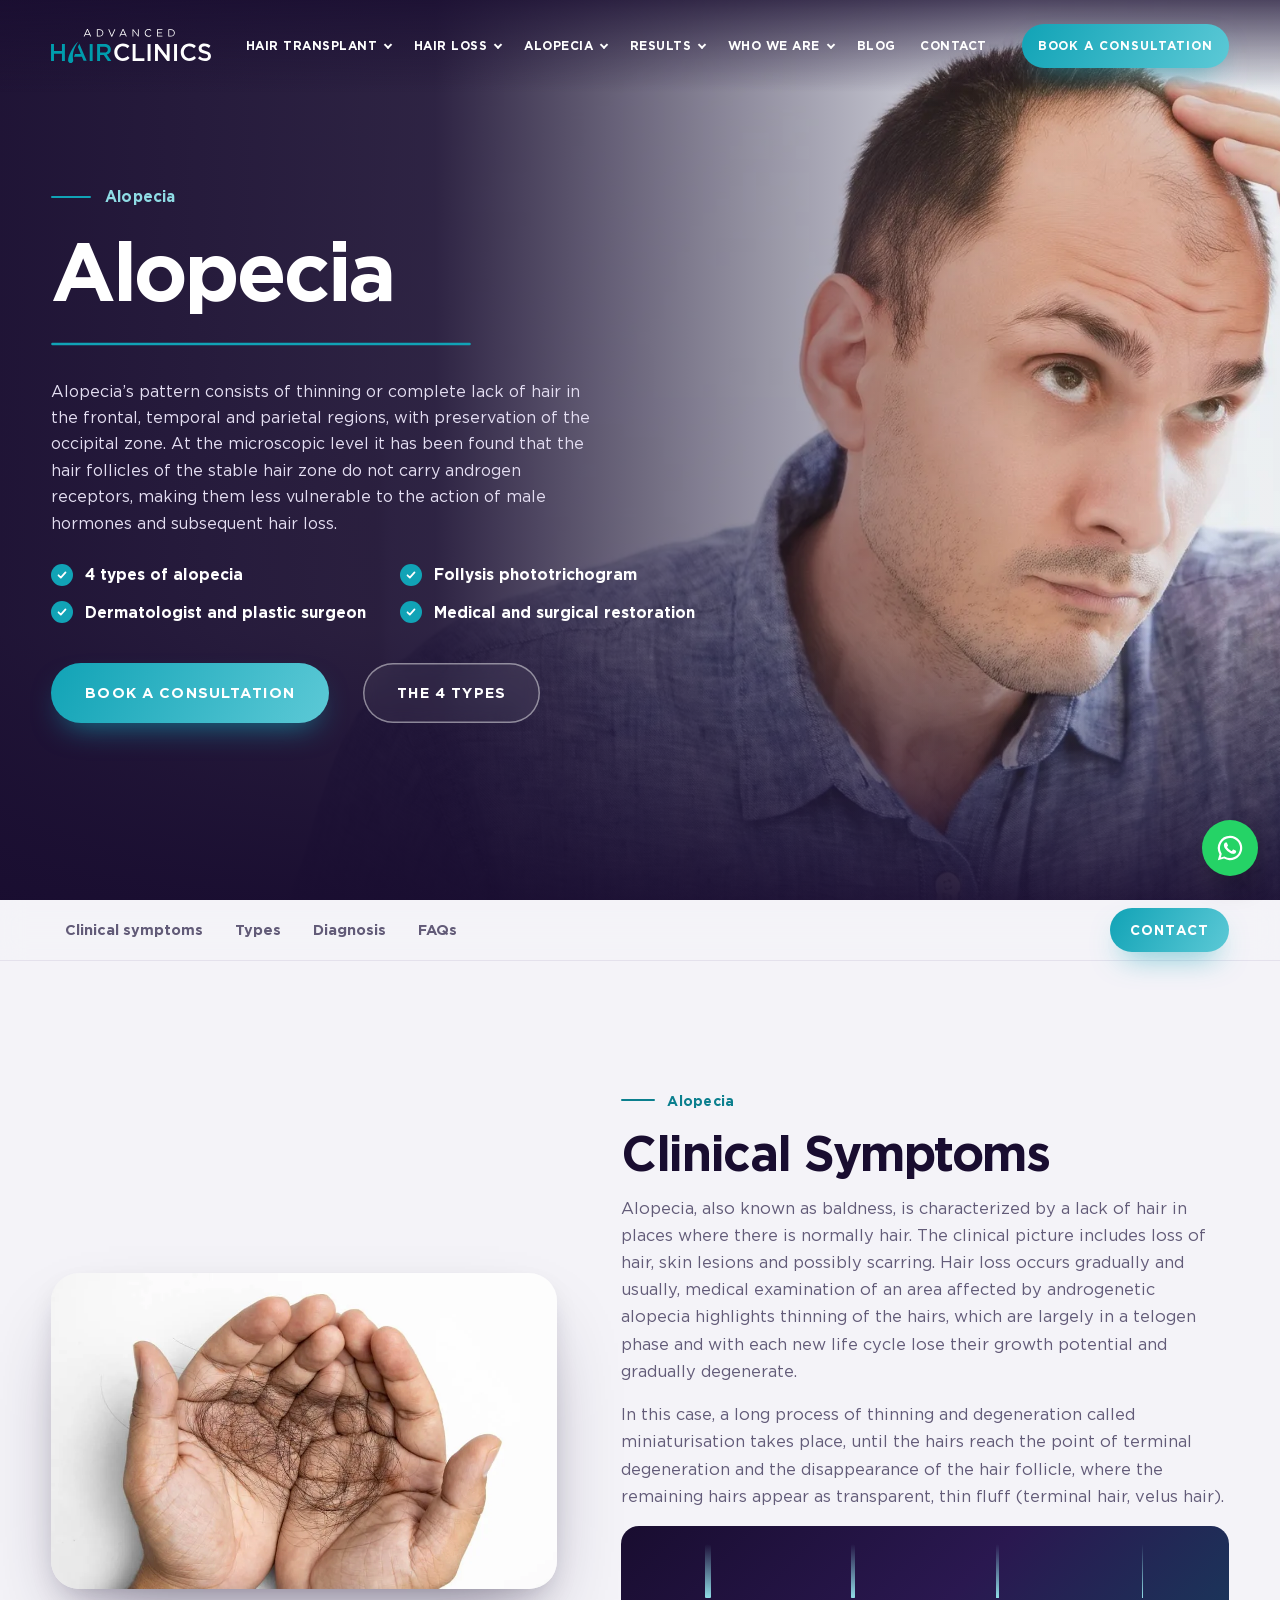
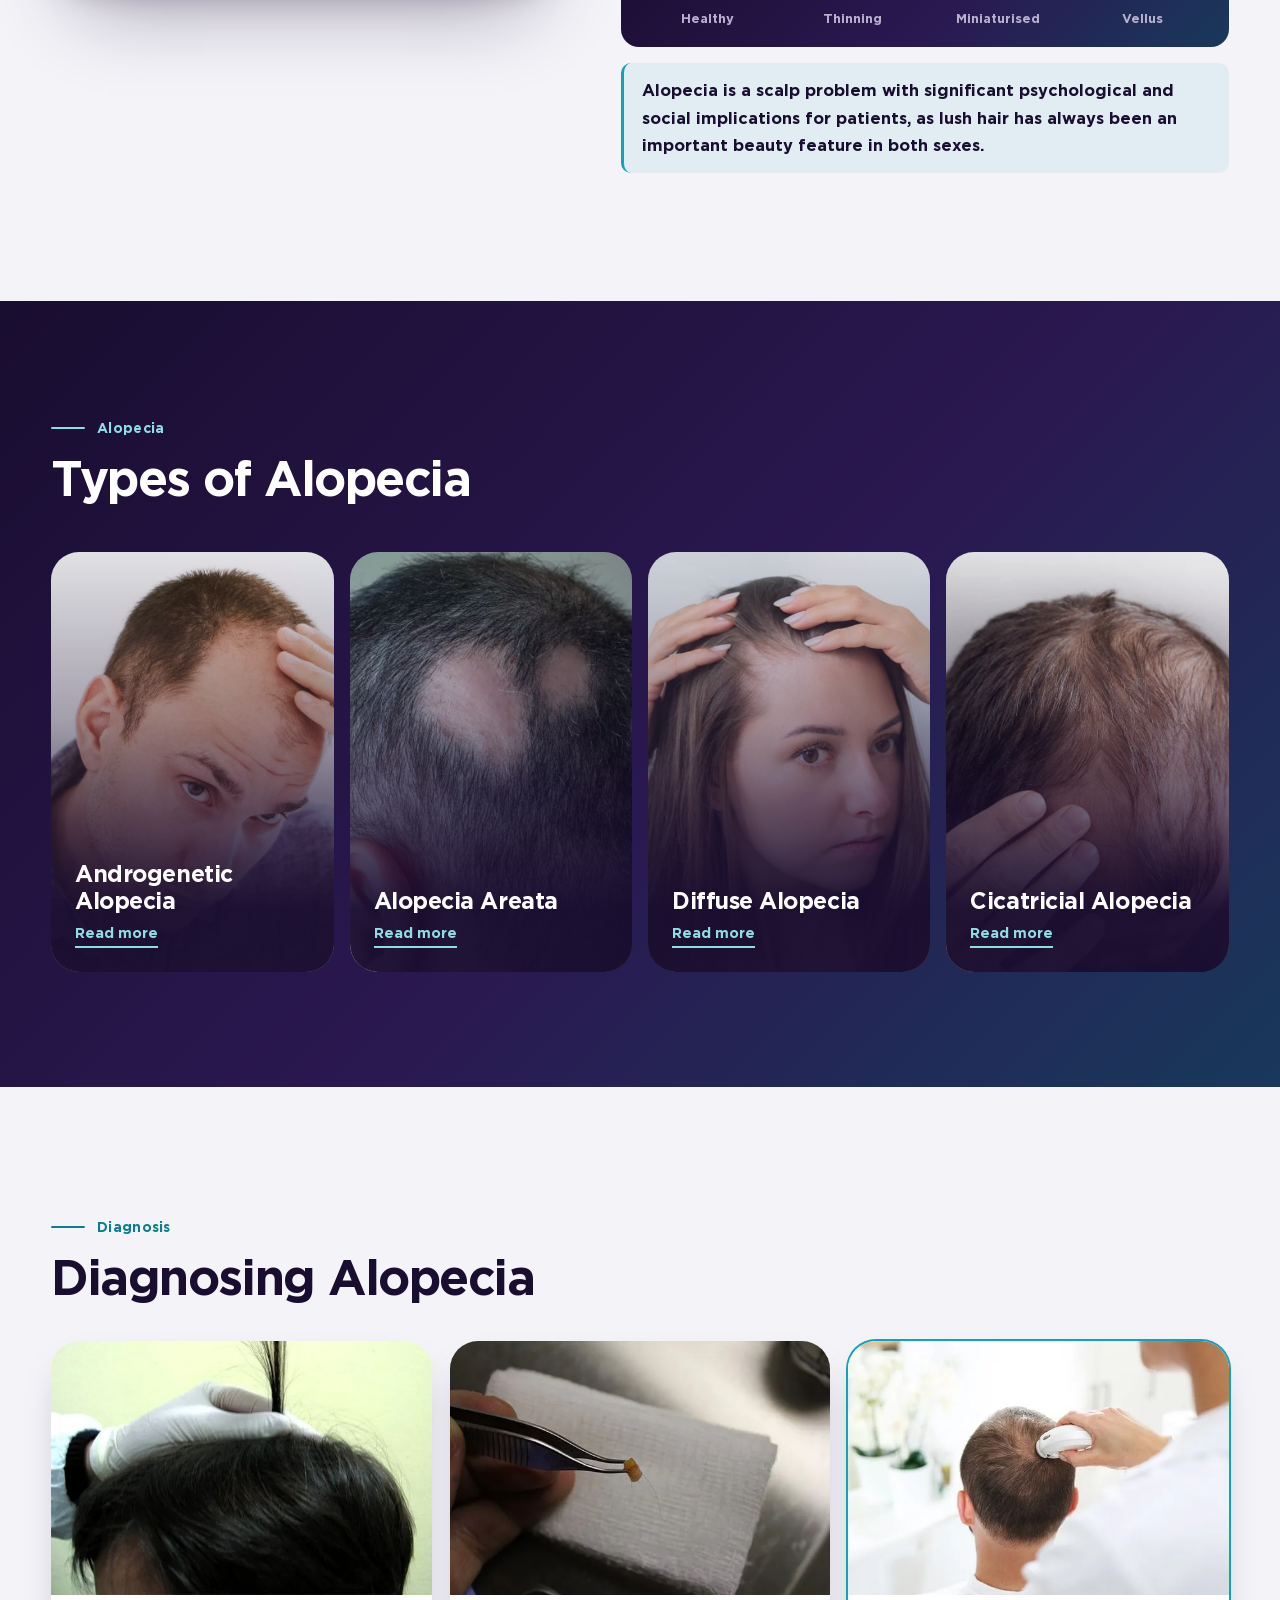
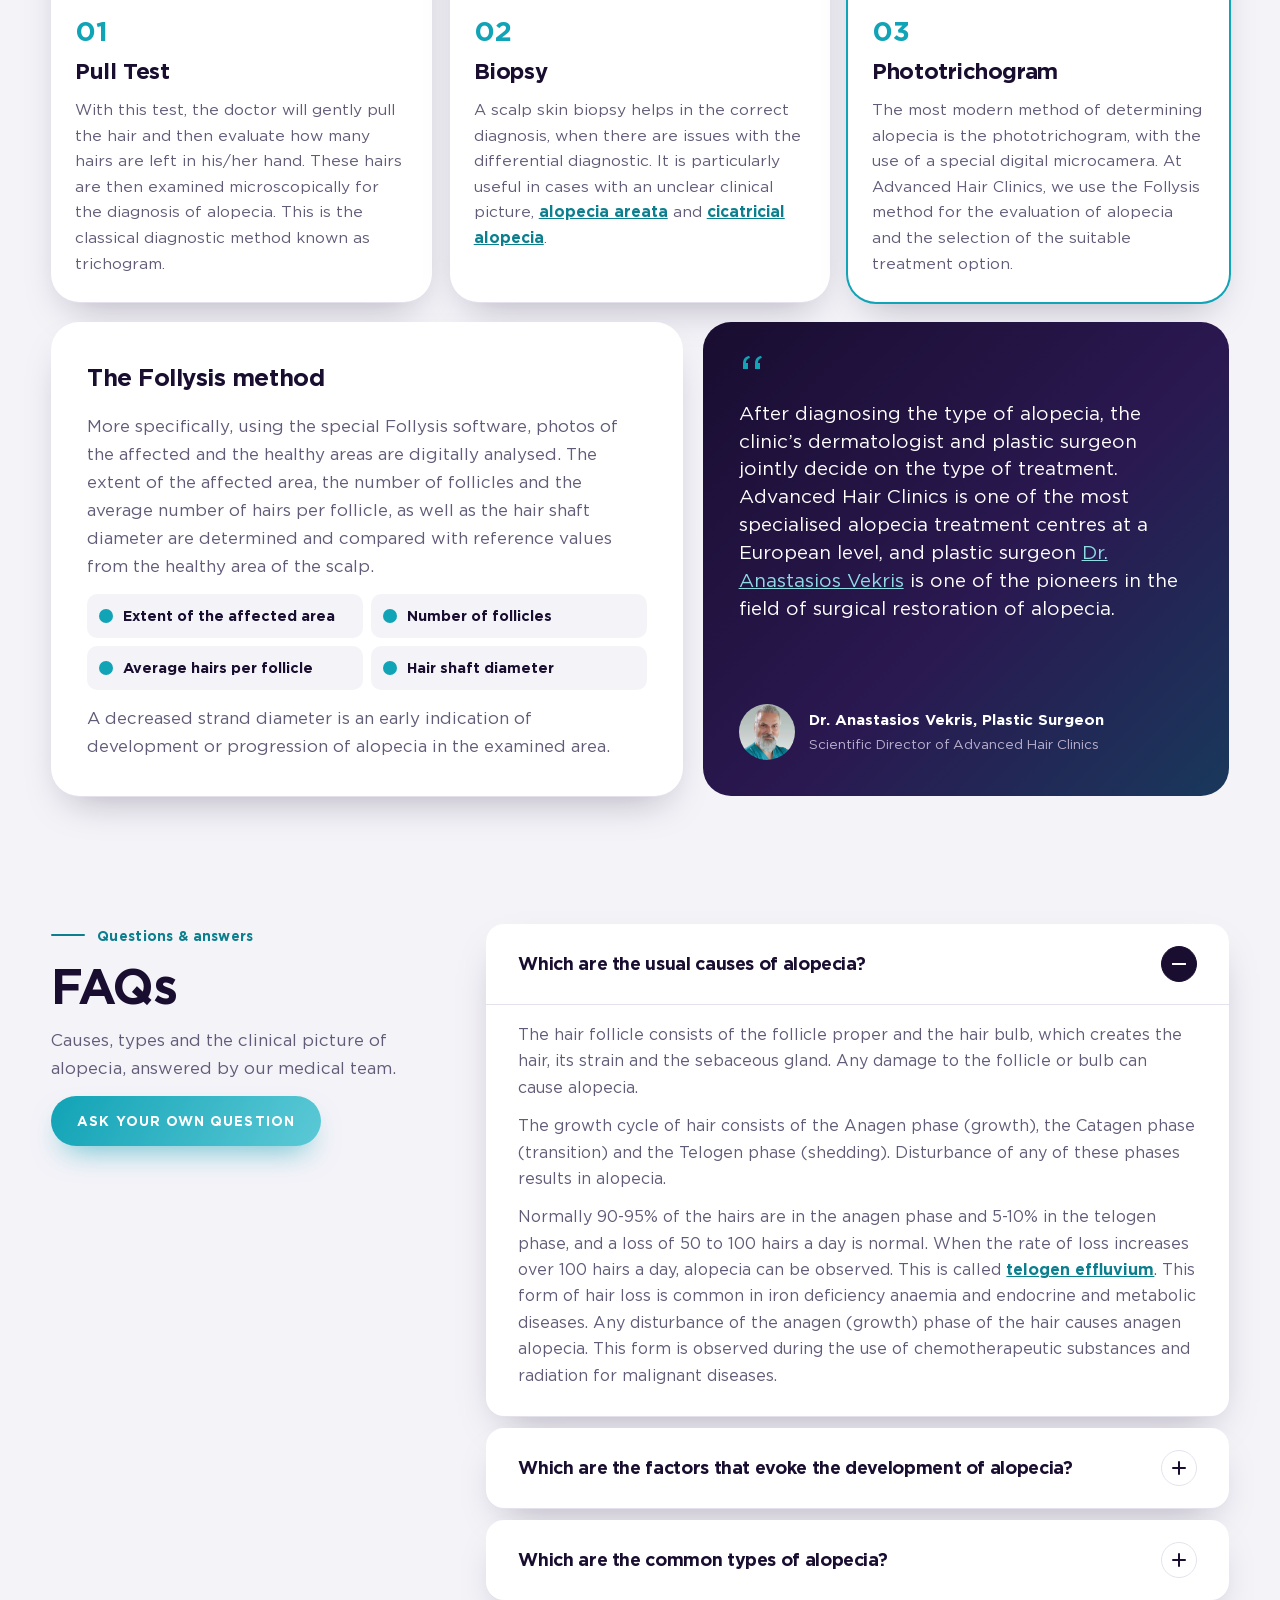
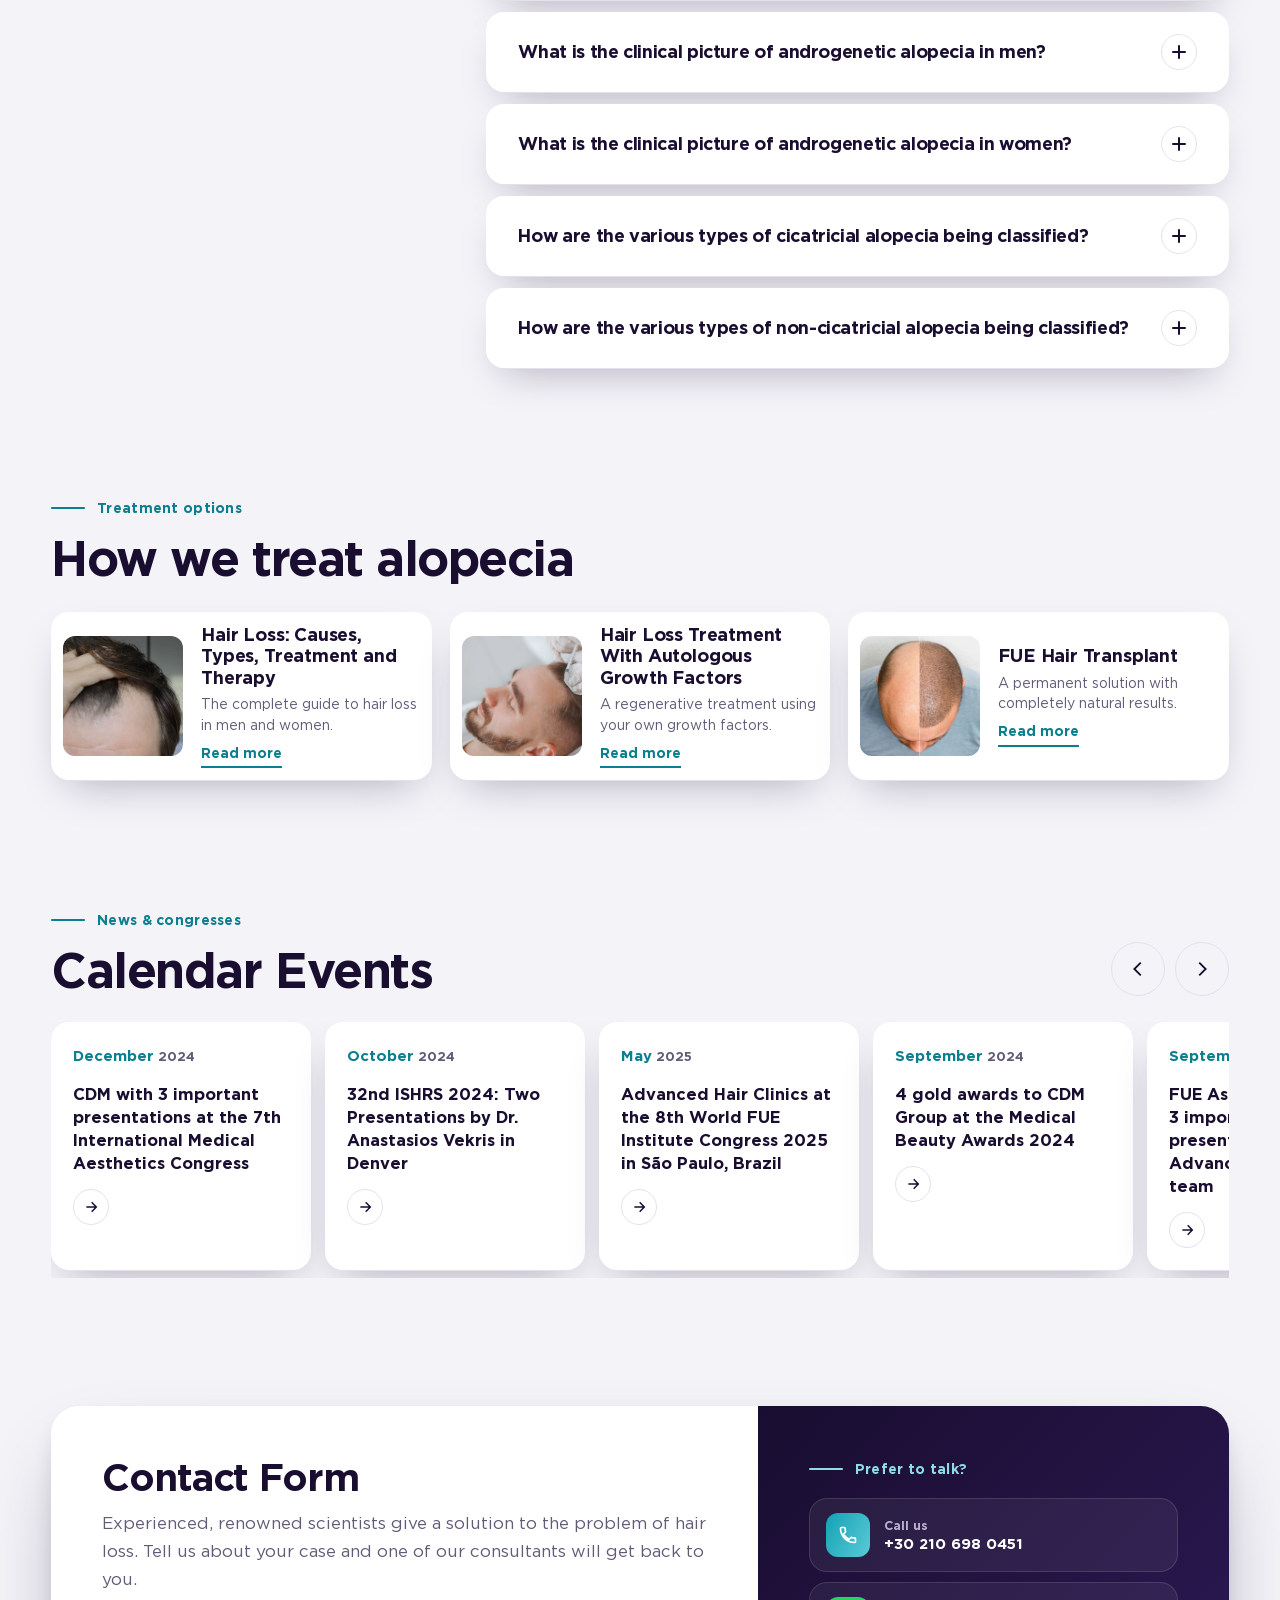
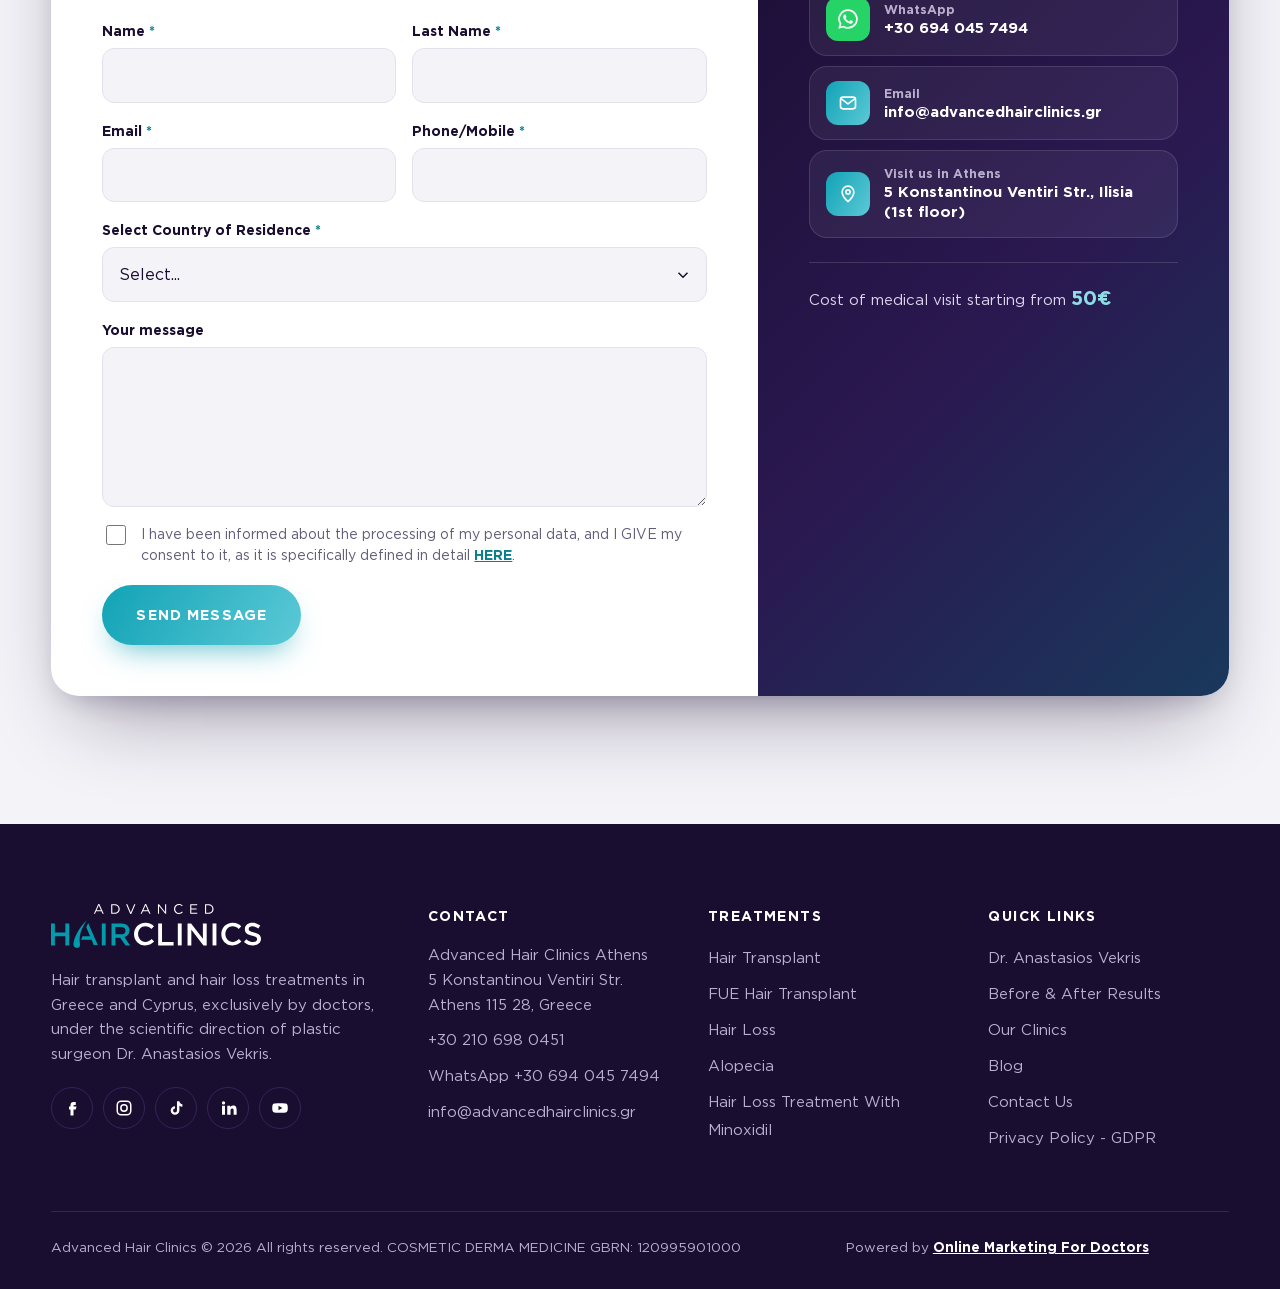
==== commit affb6e37: "Use the live site's brand typeface (Gotham Greek) on every page Self-hosts the two font files from a" ====
--- a/alopecia/index.html
+++ b/alopecia/index.html
@@ -8,9 +8,8 @@
 <meta name="description" content="Androgenetic, areata, diffuse &amp; cicatricial alopecia explained, with Follysis phototrichogram diagnosis and treatment by Dr Anastasios Vekris.">
 <meta name="theme-color" content="#190D30">
 <link rel="icon" href="/assets/img/favicon.png">
-<link rel="preconnect" href="https://fonts.googleapis.com">
-<link rel="preconnect" href="https://fonts.gstatic.com" crossorigin>
-<link href="https://fonts.googleapis.com/css2?family=Archivo:ital,wdth,wght@0,100..125,400..800;1,100..125,700..800&family=Manrope:wght@400;500;600;700;800&display=swap" rel="stylesheet">
+<link rel="preload" href="/assets/fonts/ahc-regular.woff2" as="font" type="font/woff2" crossorigin>
+<link rel="preload" href="/assets/fonts/ahc-bold.woff2" as="font" type="font/woff2" crossorigin>
 <link rel="preload" as="image" href="/assets/img/hair-loss/hero-alopecia.webp">
 <link rel="stylesheet" href="/assets/css/style.css">
 <link rel="stylesheet" href="/assets/css/about.css">
@@ -82,21 +81,30 @@
       </div>
       <div class="mega-col">
         <div class="mm-group" data-g="transplant">
-          <p class="mm-h"><span class="mm-off" aria-disabled="true" title="Coming soon">Hair Transplant</span></p>
-          <ul><li><span class="mm-off" aria-disabled="true" title="Coming soon">Hair Transplant</span></li><li><a href="/fue-hair-transplant/">FUE Hair Transplant</a></li><li><span class="mm-off" aria-disabled="true" title="Coming soon">FUE Beard Transplant</span></li><li><span class="mm-off" aria-disabled="true" title="Coming soon">FUE Eyebrow Transplant</span></li><li><span class="mm-off" aria-disabled="true" title="Coming soon">Leukotrichia</span></li><li><span class="mm-off" aria-disabled="true" title="Coming soon">FUT Strip Hair Transplant</span></li><li><span class="mm-off" aria-disabled="true" title="Coming soon">FUT Strip Scars Restoration</span></li><li><span class="mm-off" aria-disabled="true" title="Coming soon">Unshaven FUE Hair Transplant</span></li><li><span class="mm-off" aria-disabled="true" title="Coming soon">Hair Transplant in Women</span></li><li><span class="mm-off" aria-disabled="true" title="Coming soon">Hair Transplant Timeline Month by Month</span></li></ul>
+          <p class="mm-h"><a href="/hair-transplant/">Hair Transplant</a></p>
+          <ul><li><a href="/hair-transplant/">Hair Transplant</a></li><li><a href="/fue-hair-transplant/">FUE Hair Transplant</a></li><li><a href="/vip-hair-transplant/">VIP Hair Transplant by Dr Vekris</a></li><li><span class="mm-off" aria-disabled="true" title="Coming soon">FUE Beard Transplant</span></li><li><span class="mm-off" aria-disabled="true" title="Coming soon">FUE Eyebrow Transplant</span></li><li><span class="mm-off" aria-disabled="true" title="Coming soon">Leukotrichia</span></li><li><span class="mm-off" aria-disabled="true" title="Coming soon">FUT Strip Hair Transplant</span></li><li><span class="mm-off" aria-disabled="true" title="Coming soon">FUT Strip Scars Restoration</span></li><li><span class="mm-off" aria-disabled="true" title="Coming soon">Unshaven FUE Hair Transplant</span></li><li><span class="mm-off" aria-disabled="true" title="Coming soon">Hair Transplant in Women</span></li><li><span class="mm-off" aria-disabled="true" title="Coming soon">Hair Transplant Timeline Month by Month</span></li></ul>
         </div>
         <div class="mm-group" data-g="results">
           <p class="mm-h"><a href="/before-after-results/">Before-After Results</a></p>
           <ul><li><a href="/before-after-results/#fue-hair-transplant">Hair Transplant Results</a></li><li><a href="/before-after-results/#eyebrow-transplant">Eyebrow Transplant Results</a></li><li><a href="/before-after-results/#beard-transplant">Beard Transplant Results</a></li><li><a href="/before-after-results/#unshaven-fue-hair-transplant">Unshaven Hair Transplant Results</a></li><li><a href="/before-after-results/#autologous-hair-mesotherapy">Autologous Hair Mesotherapy Results</a></li><li><a href="/before-after-results/#scalp-micropigmentation">Scalp Micropigmentation Results</a></li></ul>
         </div>
       </div>
-      <a class="mega-card" href="/plastic-surgeon-dr-anastasios-vekris/">
-        <img src="/assets/img/about/doctors/anastasios-vekris.webp" alt="" width="720" height="720" loading="lazy">
-        <span class="mc-k">Scientific Director</span>
-        <span class="mc-t">Dr. Anastasios Vekris</span>
-        <span class="mc-p">Plastic surgeon and President of the FUE Europe Society.</span>
-        <span class="text-link light">Meet Dr. Vekris</span>
-      </a>
+      <div class="mega-cards">
+        <a class="mega-card" href="/plastic-surgeon-dr-anastasios-vekris/">
+          <img src="/assets/img/about/doctors/anastasios-vekris.webp" alt="" width="720" height="720" loading="lazy">
+          <span class="mc-k">Scientific Director</span>
+          <span class="mc-t">Dr. Anastasios Vekris</span>
+          <span class="mc-p">Plastic surgeon and President of the FUE Europe Society.</span>
+          <span class="text-link light">Meet Dr. Vekris</span>
+        </a>
+        <a class="mega-card mega-card-vip" href="/vip-hair-transplant/">
+          <img src="/assets/img/gen/surgery-card.webp" alt="" width="600" height="737" loading="lazy">
+          <span class="mc-k">Vekris Signature</span>
+          <span class="mc-t">VIP Hair Transplant</span>
+          <span class="mc-p">Performed by Dr. Vekris himself, in complete confidence.</span>
+          <span class="text-link light">Discover VIP</span>
+        </a>
+      </div>
     </div>
   </div>
 </header>
@@ -110,7 +118,7 @@
     </details>
     <details>
       <summary>Hair Transplant</summary>
-      <span class="mm-off" aria-disabled="true" title="Coming soon">Hair Transplant</span><a href="/fue-hair-transplant/">FUE Hair Transplant</a><span class="mm-off" aria-disabled="true" title="Coming soon">FUE Beard Transplant</span><span class="mm-off" aria-disabled="true" title="Coming soon">FUE Eyebrow Transplant</span><span class="mm-off" aria-disabled="true" title="Coming soon">Leukotrichia</span><span class="mm-off" aria-disabled="true" title="Coming soon">FUT Strip Hair Transplant</span><span class="mm-off" aria-disabled="true" title="Coming soon">FUT Strip Scars Restoration</span><span class="mm-off" aria-disabled="true" title="Coming soon">Unshaven FUE Hair Transplant</span><span class="mm-off" aria-disabled="true" title="Coming soon">Hair Transplant in Women</span><span class="mm-off" aria-disabled="true" title="Coming soon">Hair Transplant Timeline Month by Month</span>
+      <a href="/hair-transplant/">Hair Transplant</a><a href="/fue-hair-transplant/">FUE Hair Transplant</a><a href="/vip-hair-transplant/">VIP Hair Transplant by Dr Vekris</a><span class="mm-off" aria-disabled="true" title="Coming soon">FUE Beard Transplant</span><span class="mm-off" aria-disabled="true" title="Coming soon">FUE Eyebrow Transplant</span><span class="mm-off" aria-disabled="true" title="Coming soon">Leukotrichia</span><span class="mm-off" aria-disabled="true" title="Coming soon">FUT Strip Hair Transplant</span><span class="mm-off" aria-disabled="true" title="Coming soon">FUT Strip Scars Restoration</span><span class="mm-off" aria-disabled="true" title="Coming soon">Unshaven FUE Hair Transplant</span><span class="mm-off" aria-disabled="true" title="Coming soon">Hair Transplant in Women</span><span class="mm-off" aria-disabled="true" title="Coming soon">Hair Transplant Timeline Month by Month</span>
     </details>
     <details>
       <summary>Hair Loss</summary>
--- a/assets/css/style.css
+++ b/assets/css/style.css
@@ -1,3 +1,7 @@
+/* Brand typeface, as on advancedhairclinics.gr: Gotham Greek Book (400) and Bold (600) */
+@font-face { font-family: 'AHC'; src: url('/assets/fonts/ahc-regular.woff2') format('woff2'); font-weight: 100 500; font-style: normal; font-display: swap; }
+@font-face { font-family: 'AHC'; src: url('/assets/fonts/ahc-bold.woff2') format('woff2'); font-weight: 600 900; font-style: normal; font-display: swap; }
+
 /* ==========================================================
    Advanced Hair Clinics · homepage
    Tokens
@@ -18,8 +22,8 @@
   --grad-ink: linear-gradient(135deg, #190D30 0%, #2A1850 55%, #0E4E63 130%);
   --grad-teal: linear-gradient(120deg, #11A3B6 0%, #5CC9D6 100%);
 
-  --display: "Archivo", "Helvetica Neue", Arial, sans-serif;
-  --sans: "Manrope", "Helvetica Neue", Arial, sans-serif;
+  --display: "AHC", system-ui, "Segoe UI", Roboto, Helvetica, Arial, sans-serif;
+  --sans: "AHC", system-ui, "Segoe UI", Roboto, Helvetica, Arial, sans-serif;
 
   --r-lg: 28px;
   --r-md: 18px;
@@ -1349,3 +1353,57 @@
   .header-phone { display: none; }
   .mm-top { padding-right: 16px; }
 }
+
+/* Mega menu: Dr Vekris and VIP hair transplant feature cards */
+/* The card column stretches to the menu's full height and the two cards share it equally. */
+.mega-cards { display: grid; gap: 16px; grid-auto-rows: 1fr; align-self: stretch; }
+.mega-cards .mega-card { min-height: 240px; align-self: stretch; }
+.mega-card-vip img { object-position: 50% 0; }
+.mega-card-vip .mc-k::before { content: "★"; margin-right: 6px; }
+@media (max-width: 1400px) { .mega-cards { display: none; } }
+
+/* Journey: arrows instead of scroll-linked sideways movement */
+.journey-nav { grid-column: 2; grid-row: 2; justify-self: end; display: flex; gap: 10px; }
+.journey-nav .round-btn { border-color: var(--mist); color: var(--ink); background: #fff; }
+.journey-nav .round-btn:hover:not(:disabled) { background: var(--teal); border-color: var(--teal); color: #fff; }
+.journey-nav .round-btn:disabled { opacity: .35; cursor: default; }
+.journey.is-native .journey-track { scrollbar-width: none; }
+.journey.is-native .journey-track::-webkit-scrollbar { display: none; }
+@media (max-width: 1120px) { .journey-nav { grid-column: 1; grid-row: auto; justify-self: start; margin-top: 18px; } }
+.journey.is-native .journey-track { scroll-padding-inline: max(var(--gutter), calc((100vw - var(--max)) / 2)); }
+
+/* Journey rail sized to all the steps, so it does not stop at the edge of the visible strip */
+.journey.is-native .journey-track::before { right: auto; width: var(--rail-w, calc(100% - 2 * max(var(--gutter), calc((100vw - var(--max)) / 2)))); }
+.journey.is-native .journey-track::after { max-width: var(--rail-w, none); }
+
+/* Hero: "As featured in" press logos, a one-row ticker.
+   On desktop main.js stretches it from the button to the before and after card. */
+.hero-press { display: grid; gap: 10px; flex: 1 1 0; min-width: 0; }
+.hp-k { font-size: 12.5px; font-weight: 800; letter-spacing: .12em; text-transform: uppercase; color: var(--teal-soft); }
+.hp-viewport {
+  overflow: hidden; min-width: 0;
+  -webkit-mask-image: linear-gradient(90deg, transparent 0, #000 7%, #000 93%, transparent 100%);
+          mask-image: linear-gradient(90deg, transparent 0, #000 7%, #000 93%, transparent 100%);
+}
+.hero-press-list { display: flex; align-items: center; gap: 44px; width: max-content; padding-right: 44px; animation: press-ticker 32s linear infinite; }
+.hp-viewport:hover .hero-press-list, .hp-viewport:focus-within .hero-press-list { animation-play-state: paused; }
+@keyframes press-ticker { to { transform: translateX(-50%); } }
+.hero-press-list li { flex: none; }
+.hero-press-list a { display: block; opacity: .78; transition: opacity .3s; }
+.hero-press-list a:hover, .hero-press-list a:focus-visible { opacity: 1; }
+.hero-press-list img { display: block; height: 28px; width: auto; max-width: 120px; object-fit: contain; }
+.hero-press-list .hp-ap-news img, .hero-press-list .hp-times-of-san-diego img { height: 32px; }
+.hero-press-list .hp-streetinsider img { max-width: 150px; height: 16px; }
+@media (min-width: 1121px) { .hero-cta { flex-wrap: nowrap; } }
+@media (max-width: 760px) {
+  .hero-press { flex-basis: 100%; }
+  .hp-k { text-align: center; }
+  .hero-press-list { gap: 32px; padding-right: 32px; }
+  .hero-press-list img { height: 24px; max-width: 100px; }
+  .hero-press-list .hp-ap-news img, .hero-press-list .hp-times-of-san-diego img { height: 28px; }
+}
+@media (prefers-reduced-motion: reduce) { .hero-press-list { animation: none; } }
+
+/* Press ticker as its own row under the hero buttons (hair transplant and FUE pages) */
+.hero-content > .hero-press { margin-top: 38px; opacity: 0; transform: translateY(14px); transition: opacity .9s var(--ease), transform .9s var(--ease); transition-delay: 1.35s; }
+.is-loaded .hero-content > .hero-press { opacity: 1; transform: none; }
--- a/assets/css/about.css
+++ b/assets/css/about.css
@@ -256,3 +256,52 @@
 .dj-icon { width: 54px; height: 54px; border-radius: 50%; display: grid; place-items: center; background: var(--teal); background-image: var(--grad-teal); margin-bottom: auto; align-self: start; }
 .dj-icon svg { width: 24px; height: 24px; fill: none; stroke: #fff; stroke-width: 2.4; stroke-linecap: round; }
 .doc-join .text-link { justify-self: start; margin-top: 6px; }
+
+/* ---------- In the media: recreated article cards ---------- */
+.press-sec { padding: clamp(90px, 10vw, 150px) 0 0; overflow: hidden; }
+.press-head {
+  max-width: var(--max); margin: 0 auto clamp(32px, 4vw, 48px); padding: 0 var(--gutter);
+  display: grid; grid-template-columns: minmax(0, 1.1fr) minmax(0, 1fr); gap: 24px 60px; align-items: end;
+}
+.press-head .h2 { max-width: 13em; }
+.press-intro { display: grid; gap: 22px; }
+.press-intro p { color: var(--slate); font-size: 17.5px; }
+.press-nav { display: flex; gap: 10px; }
+.press-nav .round-btn { border-color: var(--mist); color: var(--ink); background: #fff; }
+.press-nav .round-btn:hover:not(:disabled) { background: var(--teal); border-color: var(--teal); color: #fff; }
+.press-nav .round-btn:disabled { opacity: .35; cursor: default; }
+.press-track {
+  display: flex; gap: 20px; overflow-x: auto; scroll-snap-type: x mandatory; scrollbar-width: none;
+  padding: 6px var(--gutter) 30px;
+  padding-left: max(var(--gutter), calc((100vw - var(--max)) / 2 + var(--gutter)));
+  scroll-padding-inline: max(var(--gutter), calc((100vw - var(--max)) / 2 + var(--gutter)));
+}
+.press-track::-webkit-scrollbar { display: none; }
+.mc { flex: none; width: clamp(280px, 27vw, 360px); scroll-snap-align: start; }
+.mc-link {
+  height: 100%; display: flex; flex-direction: column; text-decoration: none; color: var(--ink);
+  background: #fff; border-radius: var(--r-md); overflow: hidden;
+  box-shadow: 0 1px 0 var(--mist), var(--shadow-md);
+  transition: transform .45s var(--ease), box-shadow .45s var(--ease);
+}
+.mc-link:hover, .mc-link:focus-visible { transform: translateY(-6px); box-shadow: 0 1px 0 var(--mist), var(--shadow-lg); }
+/* Masthead, like the top of the outlet's article page */
+.mc-mast { display: flex; align-items: center; justify-content: space-between; gap: 12px; height: 76px; padding: 0 22px; border-bottom: 1px solid var(--mist); }
+.mc-mast img { height: 34px; width: auto; max-width: 150px; object-fit: contain; object-position: left center; }
+.mc-ap-news .mc-mast img, .mc-times-of-san-diego .mc-mast img { height: 40px; }
+.mc-streetinsider .mc-mast img { height: 18px; max-width: 170px; }
+.mc-newsbreak .mc-mast img { height: 24px; max-width: 160px; }
+.mc-tag { flex: none; font-size: 10.5px; font-weight: 800; letter-spacing: .1em; text-transform: uppercase; color: var(--slate); border: 1px solid var(--mist); border-radius: 99px; padding: 4px 9px; }
+.mc-body { flex: 1; display: grid; align-content: start; gap: 10px; padding: 20px 22px 6px; }
+.mc-date { font-size: 12.5px; font-weight: 700; color: var(--slate); }
+.mc-h { font-family: Georgia, "Times New Roman", serif; font-weight: 700; font-size: 21px; line-height: 1.22; letter-spacing: -0.01em; }
+.mc-p { font-family: Georgia, "Times New Roman", serif; font-size: 15px; line-height: 1.55; color: #4A4560; }
+.mc-lines { display: grid; gap: 8px; margin-top: 6px; }
+.mc-lines i { display: block; height: 8px; border-radius: 4px; background: var(--pearl); }
+.mc-lines i:nth-child(2) { width: 86%; }
+.mc-lines i:nth-child(3) { width: 58%; }
+.mc-foot { display: flex; align-items: center; gap: 8px; padding: 16px 22px 20px; font-size: 14px; font-weight: 800; color: var(--teal-deep); }
+.mc-foot svg { width: 16px; height: 16px; fill: none; stroke: currentColor; stroke-width: 2.4; stroke-linecap: round; stroke-linejoin: round; transition: transform .3s var(--ease); }
+.mc-link:hover .mc-foot svg { transform: translate(2px, -2px); }
+@media (max-width: 1120px) { .press-head { grid-template-columns: minmax(0, 1fr); } }
+@media (max-width: 760px) { .mc { width: 82vw; } .mc-h { font-size: 19px; } }
--- a/assets/css/profile.css
+++ b/assets/css/profile.css
@@ -143,3 +143,139 @@
   .real-grid { grid-template-columns: 1fr; }
   .mt-track { grid-auto-columns: 46%; }
 }
+
+/* ==========================================================
+   Landing-style sections: recognition, leadership, media, academy, author
+   ========================================================== */
+/* ---------- Recognised by ---------- */
+.press-strip {
+  max-width: var(--max); margin: 0 auto; padding: clamp(44px, 5vw, 64px) var(--gutter) 0;
+  display: flex; align-items: center; gap: 18px 40px; flex-wrap: wrap;
+}
+.press-k { font-size: 12.5px; font-weight: 800; letter-spacing: .14em; text-transform: uppercase; color: var(--teal-deep); flex: none; }
+.press-list { display: flex; flex-wrap: wrap; gap: 10px 34px; flex: 1; justify-content: space-between; }
+.press-list li { font-family: var(--display); font-weight: 700; font-size: clamp(16px, 1.45vw, 21px); letter-spacing: -0.01em; color: #8E87A3; white-space: nowrap; }
+
+/* ---------- Leadership ---------- */
+.lead-sec { max-width: var(--max); margin: 0 auto; padding: clamp(80px, 9vw, 130px) var(--gutter) 0; }
+.lead-head { max-width: 820px; margin-bottom: clamp(32px, 4vw, 52px); }
+.lead-head p:not(.kicker) { margin-top: 16px; color: var(--slate); font-size: 18px; }
+.lead-grid { display: grid; grid-template-columns: minmax(0, 1.05fr) minmax(0, 1fr); gap: clamp(24px, 3.5vw, 56px); align-items: start; }
+.lead-feature { background: var(--grad-ink); color: #fff; border-radius: var(--r-lg); overflow: hidden; box-shadow: var(--shadow-lg); position: sticky; top: calc(var(--header-h) + 24px); }
+.lead-feature img { width: 100%; aspect-ratio: 16 / 9; object-fit: cover; }
+.lead-feature-body { padding: clamp(24px, 3vw, 38px); display: grid; gap: 14px; }
+.lead-feature-body h3 { font-family: var(--display); font-weight: 600; font-size: clamp(24px, 2.2vw, 32px); letter-spacing: -0.02em; line-height: 1.15; }
+.lead-feature-body p:not(.lead-badge) { color: #DCD5EC; font-size: 16.5px; }
+.lead-badge { justify-self: start; font-size: 12.5px; font-weight: 800; letter-spacing: .12em; text-transform: uppercase; color: var(--ink); background: var(--grad-teal); padding: 7px 14px; border-radius: 99px; }
+.lead-tl { display: grid; position: relative; }
+.lead-tl::before { content: ""; position: absolute; left: 47px; top: 14px; bottom: 14px; width: 1px; background: var(--mist); }
+.lead-tl li { display: grid; grid-template-columns: 96px minmax(0, 1fr); gap: 22px; padding: 18px 0; border-bottom: 1px solid var(--mist); position: relative; }
+.lead-tl li:last-child { border-bottom: 0; }
+.tl-y { justify-self: center; align-self: start; position: relative; z-index: 1; background: #fff; border: 1px solid var(--mist); border-radius: 99px; padding: 6px 12px; font-family: var(--display); font-weight: 700; font-size: 14px; color: var(--teal-deep); white-space: nowrap; }
+.lead-tl h3 { font-family: var(--display); font-weight: 600; font-size: 19px; letter-spacing: -0.01em; line-height: 1.25; }
+.lead-tl p { margin-top: 6px; color: var(--slate); font-size: 15.5px; }
+
+/* ---------- Media ---------- */
+.media-sec { margin-top: clamp(90px, 10vw, 150px); background: var(--pearl); }
+.media-inner { max-width: var(--max); margin: 0 auto; padding: clamp(80px, 9vw, 130px) var(--gutter); }
+.media-head { display: grid; grid-template-columns: minmax(0, 1fr) minmax(0, 1fr); gap: 20px 60px; align-items: end; margin-bottom: clamp(32px, 4vw, 52px); }
+.media-head > p { color: var(--slate); font-size: 17.5px; }
+.media-grid { display: grid; grid-template-columns: repeat(4, minmax(0, 1fr)); gap: 20px; }
+.mcard { background: #fff; border-radius: var(--r-lg); overflow: hidden; box-shadow: 0 1px 0 var(--mist), var(--shadow-md); display: flex; flex-direction: column; }
+.mcard > img, .mcard .yt-facade, .mcard .yt-frame, .imtj-n { width: 100%; aspect-ratio: 4 / 3; object-fit: cover; }
+.mcard-body { padding: 22px 22px 26px; display: grid; gap: 10px; align-content: start; }
+.mcard-k { font-size: 12px; font-weight: 800; letter-spacing: .12em; text-transform: uppercase; color: var(--teal-deep); }
+.mcard h3 { font-family: var(--display); font-weight: 600; font-size: 19px; letter-spacing: -0.01em; line-height: 1.25; }
+.mcard-body p:not(.mcard-k) { color: var(--slate); font-size: 15px; }
+.imtj-n { background: var(--grad-ink); color: #fff; display: grid; place-content: center; text-align: center; gap: 8px; padding: 24px; }
+.imtj-n strong { font-family: var(--display); font-weight: 700; font-size: clamp(64px, 6vw, 96px); line-height: 1; background: var(--grad-teal); -webkit-background-clip: text; background-clip: text; color: transparent; }
+.imtj-n span { font-weight: 700; font-size: 15px; color: #DCD5EC; max-width: 14em; }
+
+/* YouTube facade */
+.yt-facade { position: relative; display: block; border: 0; padding: 0; cursor: pointer; overflow: hidden; color: #fff; background: radial-gradient(120% 90% at 20% 10%, #2E1D57 0%, #190D30 55%, #0B3F50 120%); }
+.yt-facade img { width: 100%; height: 100%; object-fit: cover; transition: transform .8s var(--ease); }
+.yt-facade:hover img { transform: scale(1.04); }
+.yt-poster::after { content: ""; position: absolute; inset: 0; background: linear-gradient(0deg, rgba(25,13,48,.55), rgba(25,13,48,.05) 60%); }
+.yt-play { position: absolute; z-index: 2; left: 50%; top: 50%; width: 74px; height: 74px; margin: -37px 0 0 -37px; border-radius: 50%; background: var(--teal); display: grid; place-items: center; box-shadow: 0 0 0 10px rgba(17,163,182,.22); transition: transform .3s var(--ease); }
+.yt-facade:hover .yt-play { transform: scale(1.08); }
+.yt-play svg { width: 30px; height: 30px; fill: #fff; margin-left: 4px; }
+.tv-brand { position: absolute; left: 22px; top: 20px; display: grid; gap: 2px; text-align: left; }
+.tv-brand strong { font-family: var(--display); font-size: 26px; letter-spacing: -0.02em; }
+.tv-brand small { font-size: 14px; color: var(--lilac); }
+.yt-frame { display: block; width: 100%; aspect-ratio: 16 / 9; border: 0; background: #000; }
+.mcard .yt-frame { aspect-ratio: 4 / 3; }
+
+/* ---------- Academy ---------- */
+.teach { background: var(--grad-ink); color: #fff; }
+.teach-inner { max-width: var(--max); margin: 0 auto; padding: clamp(80px, 9vw, 130px) var(--gutter) clamp(56px, 6vw, 80px); }
+.teach-head { display: grid; grid-template-columns: minmax(0, 1fr) minmax(0, 1fr); gap: 20px 60px; align-items: end; margin-bottom: clamp(32px, 4vw, 52px); }
+.teach-head .h2 { max-width: 13em; }
+.teach-head > p { color: #DCD5EC; font-size: 17.5px; }
+.teach-grid { display: grid; grid-template-columns: minmax(0, 1.1fr) minmax(0, 1fr); gap: clamp(28px, 4vw, 64px); align-items: center; }
+.teach-video .yt-facade, .teach-video .yt-frame { width: 100%; aspect-ratio: 16 / 10; border-radius: var(--r-lg); box-shadow: var(--shadow-lg); }
+.teach-text { display: grid; gap: 18px; }
+.teach-lead { font-family: var(--display); font-weight: 500; font-size: clamp(21px, 1.9vw, 26px); line-height: 1.3; letter-spacing: -0.02em; }
+.teach-text > p:not(.teach-lead) { color: #DCD5EC; font-size: 16.5px; }
+.teach-mods { display: grid; grid-template-columns: repeat(2, minmax(0, 1fr)); gap: 10px 22px; }
+.teach-mods li { position: relative; padding-left: 26px; font-size: 15.5px; color: #fff; }
+.teach-mods li::before { content: ""; position: absolute; left: 0; top: .5em; width: 12px; height: 7px; border-left: 2px solid var(--teal-soft); border-bottom: 2px solid var(--teal-soft); transform: rotate(-45deg); }
+.teach-text .btn { justify-self: start; margin-top: 6px; }
+.faculty { margin-top: clamp(44px, 5vw, 64px); padding: 22px 0; border-top: 1px solid var(--ink-3); border-bottom: 1px solid var(--ink-3); display: flex; align-items: center; gap: 14px 36px; flex-wrap: wrap; }
+.faculty-k { font-size: 12.5px; font-weight: 800; letter-spacing: .14em; text-transform: uppercase; color: var(--teal-soft); }
+.faculty ul { display: flex; flex-wrap: wrap; gap: 8px 10px; }
+.faculty li { border: 1px solid var(--ink-3); background: rgba(255,255,255,.04); border-radius: 99px; padding: 8px 16px; font-weight: 700; font-size: 14.5px; }
+.ws-grid { margin-top: clamp(32px, 4vw, 48px); display: grid; grid-template-columns: repeat(3, minmax(0, 1fr)); gap: 20px; }
+.ws { background: var(--ink-2); border: 1px solid var(--ink-3); border-radius: var(--r-lg); overflow: hidden; display: grid; align-content: start; }
+.ws img { width: 100%; aspect-ratio: 16 / 10; object-fit: cover; }
+.ws-k { margin: 20px 22px 0; font-size: 12px; font-weight: 800; letter-spacing: .12em; text-transform: uppercase; color: var(--teal-soft); }
+.ws h3 { margin: 8px 22px 0; font-family: var(--display); font-weight: 600; font-size: 20px; letter-spacing: -0.01em; line-height: 1.25; }
+.ws p:not(.ws-k) { margin: 10px 22px 26px; color: var(--lilac); font-size: 15px; }
+/* the training gallery continues the dark band */
+.training-cont { margin-top: 0; padding-top: clamp(24px, 3vw, 40px); }
+
+/* ---------- Author ---------- */
+.book {
+  max-width: var(--max); margin: 0 auto; padding: clamp(90px, 10vw, 150px) var(--gutter) 0;
+  display: grid; grid-template-columns: minmax(0, 1fr) minmax(0, 1fr); gap: clamp(36px, 5vw, 90px); align-items: center;
+}
+.book-collage { position: relative; aspect-ratio: 1 / 1; }
+.book-collage img { position: absolute; border-radius: var(--r-lg); object-fit: cover; box-shadow: var(--shadow-lg); }
+.bk-a { left: 0; top: 0; width: 64%; aspect-ratio: 1 / 1; object-position: 50% 30%; }
+.bk-b { right: 0; bottom: 0; width: 52%; aspect-ratio: 3 / 4; object-position: 50% 25%; border: 6px solid #fff; }
+.book-text { display: grid; gap: 18px; }
+.book-ch { font-family: var(--display); font-weight: 600; font-size: clamp(22px, 2vw, 28px); color: var(--teal-deep); letter-spacing: -0.02em; }
+.book-text > p:not(.kicker):not(.book-ch) { color: var(--slate); font-size: 17px; }
+.book-text blockquote { margin: 0; padding-left: 22px; border-left: 3px solid var(--teal); font-style: italic; font-size: 18px; color: var(--ink); }
+.book-facts { display: flex; gap: 40px; margin-top: 6px; }
+.book-facts dt { font-family: var(--display); font-weight: 700; font-size: clamp(40px, 4vw, 56px); line-height: 1; letter-spacing: -0.03em; }
+.book-facts dd { color: var(--slate); font-size: 14.5px; margin-top: 6px; }
+
+@media (max-width: 1100px) {
+  .media-grid { grid-template-columns: repeat(2, minmax(0, 1fr)); }
+  .lead-grid, .teach-grid, .book { grid-template-columns: minmax(0, 1fr); }
+  .lead-feature { position: static; }
+  .media-head, .teach-head { grid-template-columns: minmax(0, 1fr); }
+}
+@media (max-width: 760px) {
+  .press-list { justify-content: flex-start; gap: 8px 22px; }
+  .media-grid, .ws-grid { grid-template-columns: minmax(0, 1fr); }
+  .teach-mods { grid-template-columns: minmax(0, 1fr); }
+  .lead-tl li { grid-template-columns: 78px minmax(0, 1fr); gap: 14px; }
+  .lead-tl::before { left: 38px; }
+  .tl-y { font-size: 12.5px; padding: 5px 9px; }
+  .book-collage { max-width: 520px; width: 100%; }
+}
+.lead-feature img, .mcard > img, .ws img, .book-collage img, .yt-facade img { height: auto; }
+.yt-facade img { height: 100%; }
+.press-list { gap: 10px 24px; }
+.press-list li { font-size: clamp(15px, 1.25vw, 19px); }
+.training-track img[src*="/grad-"] { object-position: 50% 0; }
+.media-sec { margin-top: clamp(70px, 7vw, 110px); }
+.media-sec { background: #fff; }
+.tv-brand { top: auto; bottom: 18px; }
+@media (max-width: 760px) {
+  .press-strip { display: block; }
+  .press-k { margin-bottom: 12px; }
+}
+.mcard .yt-play { left: auto; right: 20px; top: 20px; margin: 0; width: 60px; height: 60px; }
+.training-track img { height: auto; }
